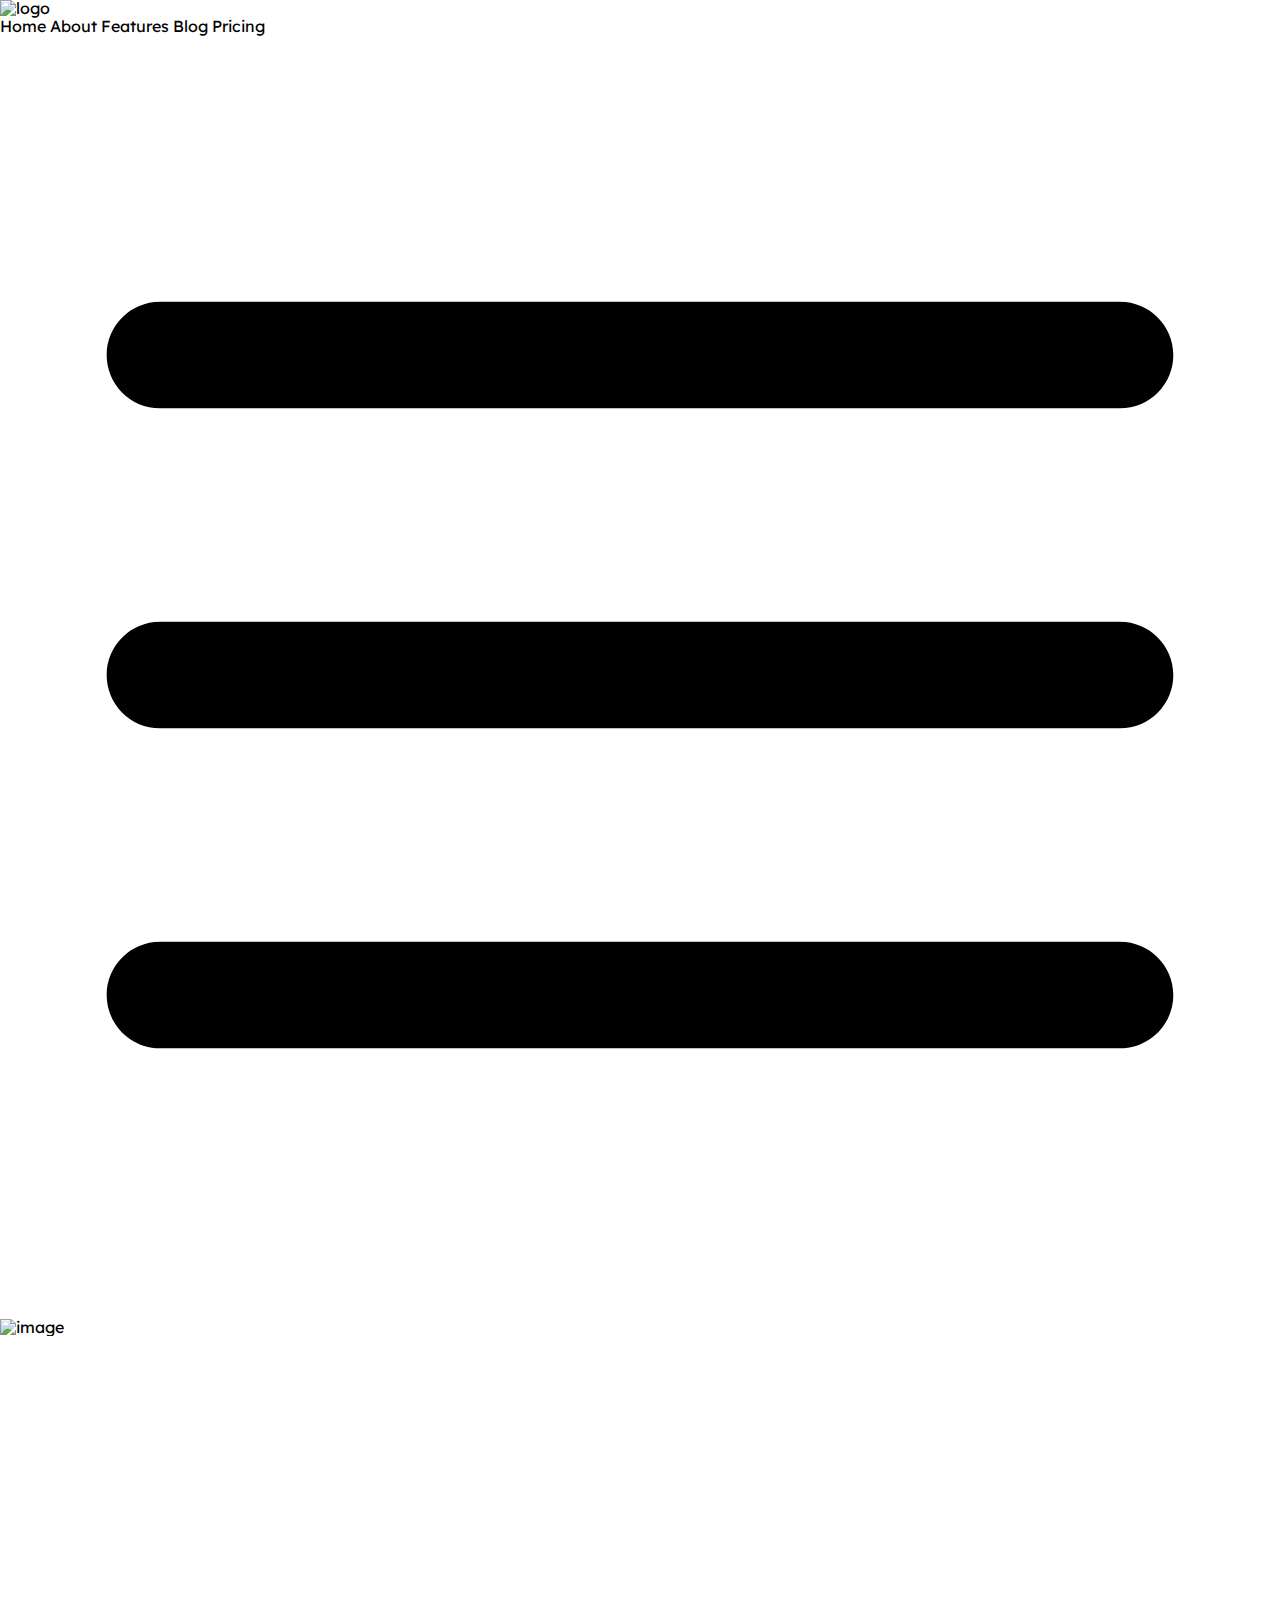
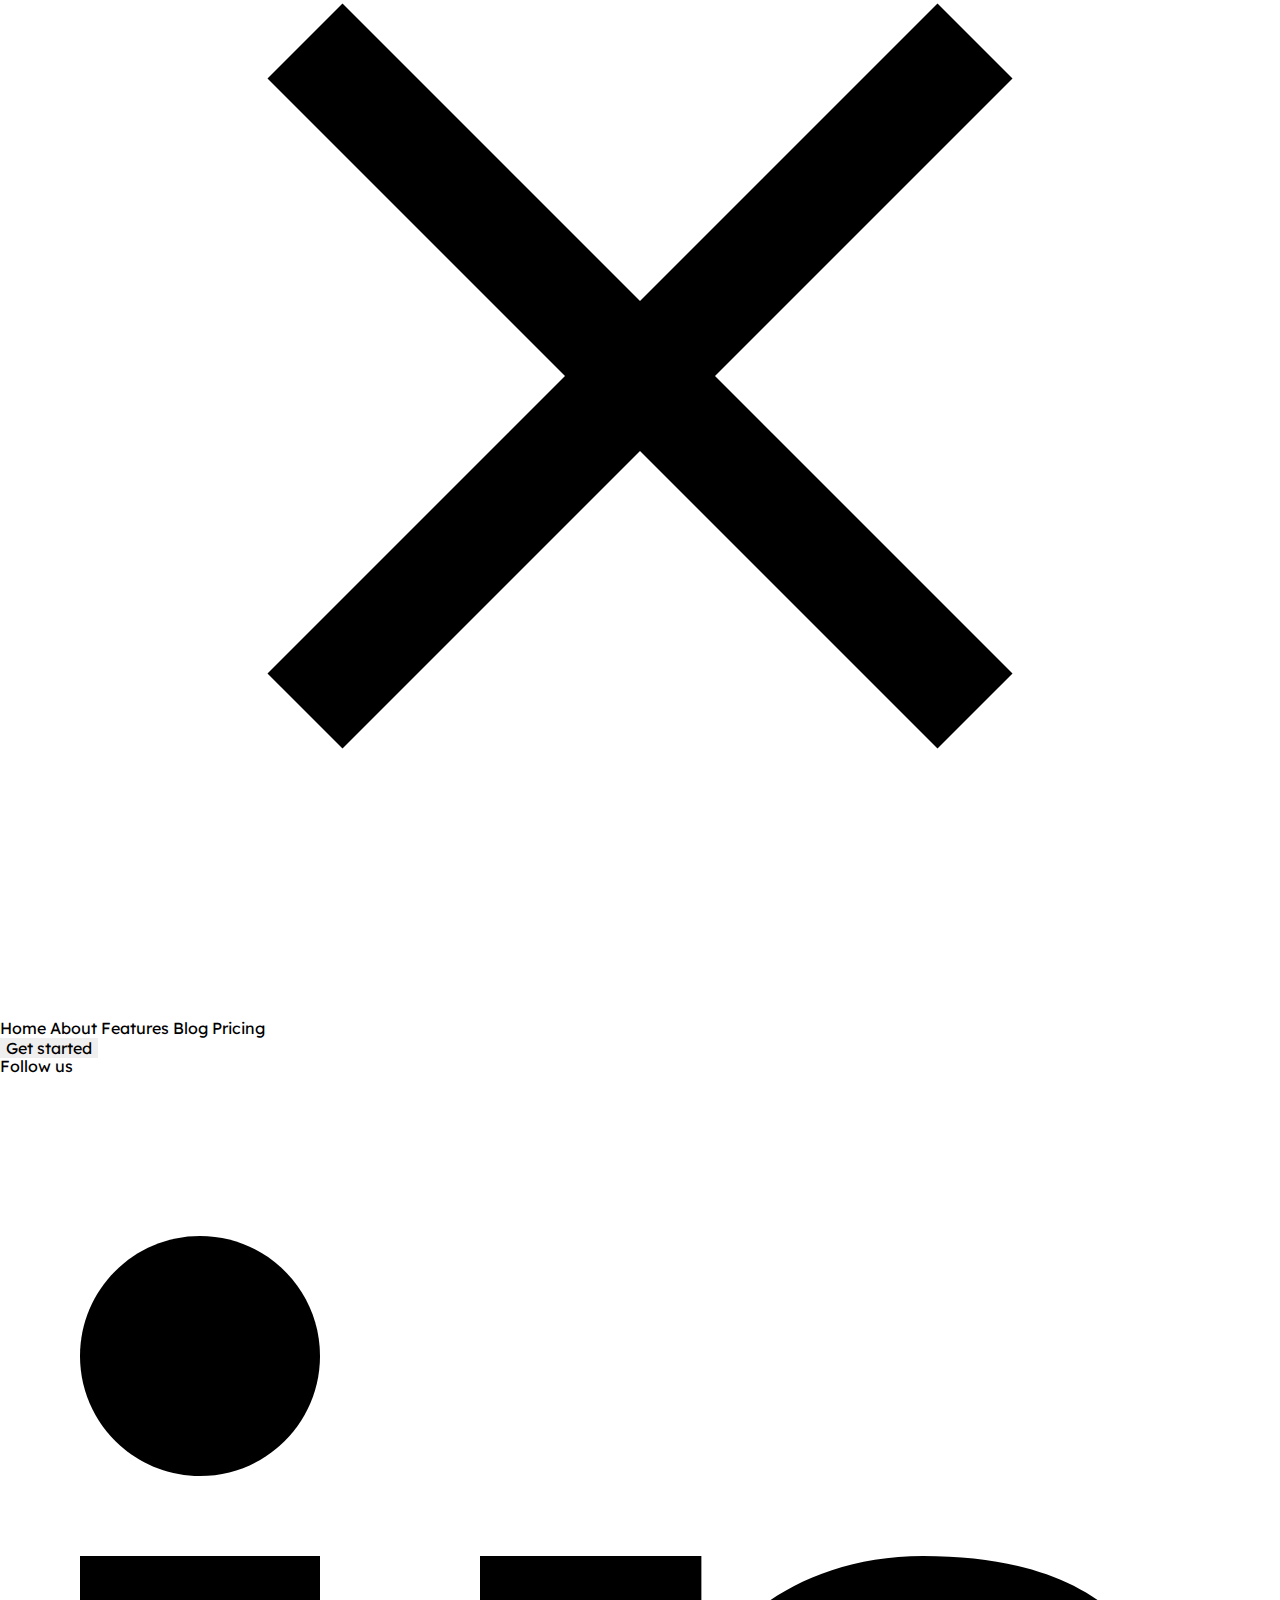
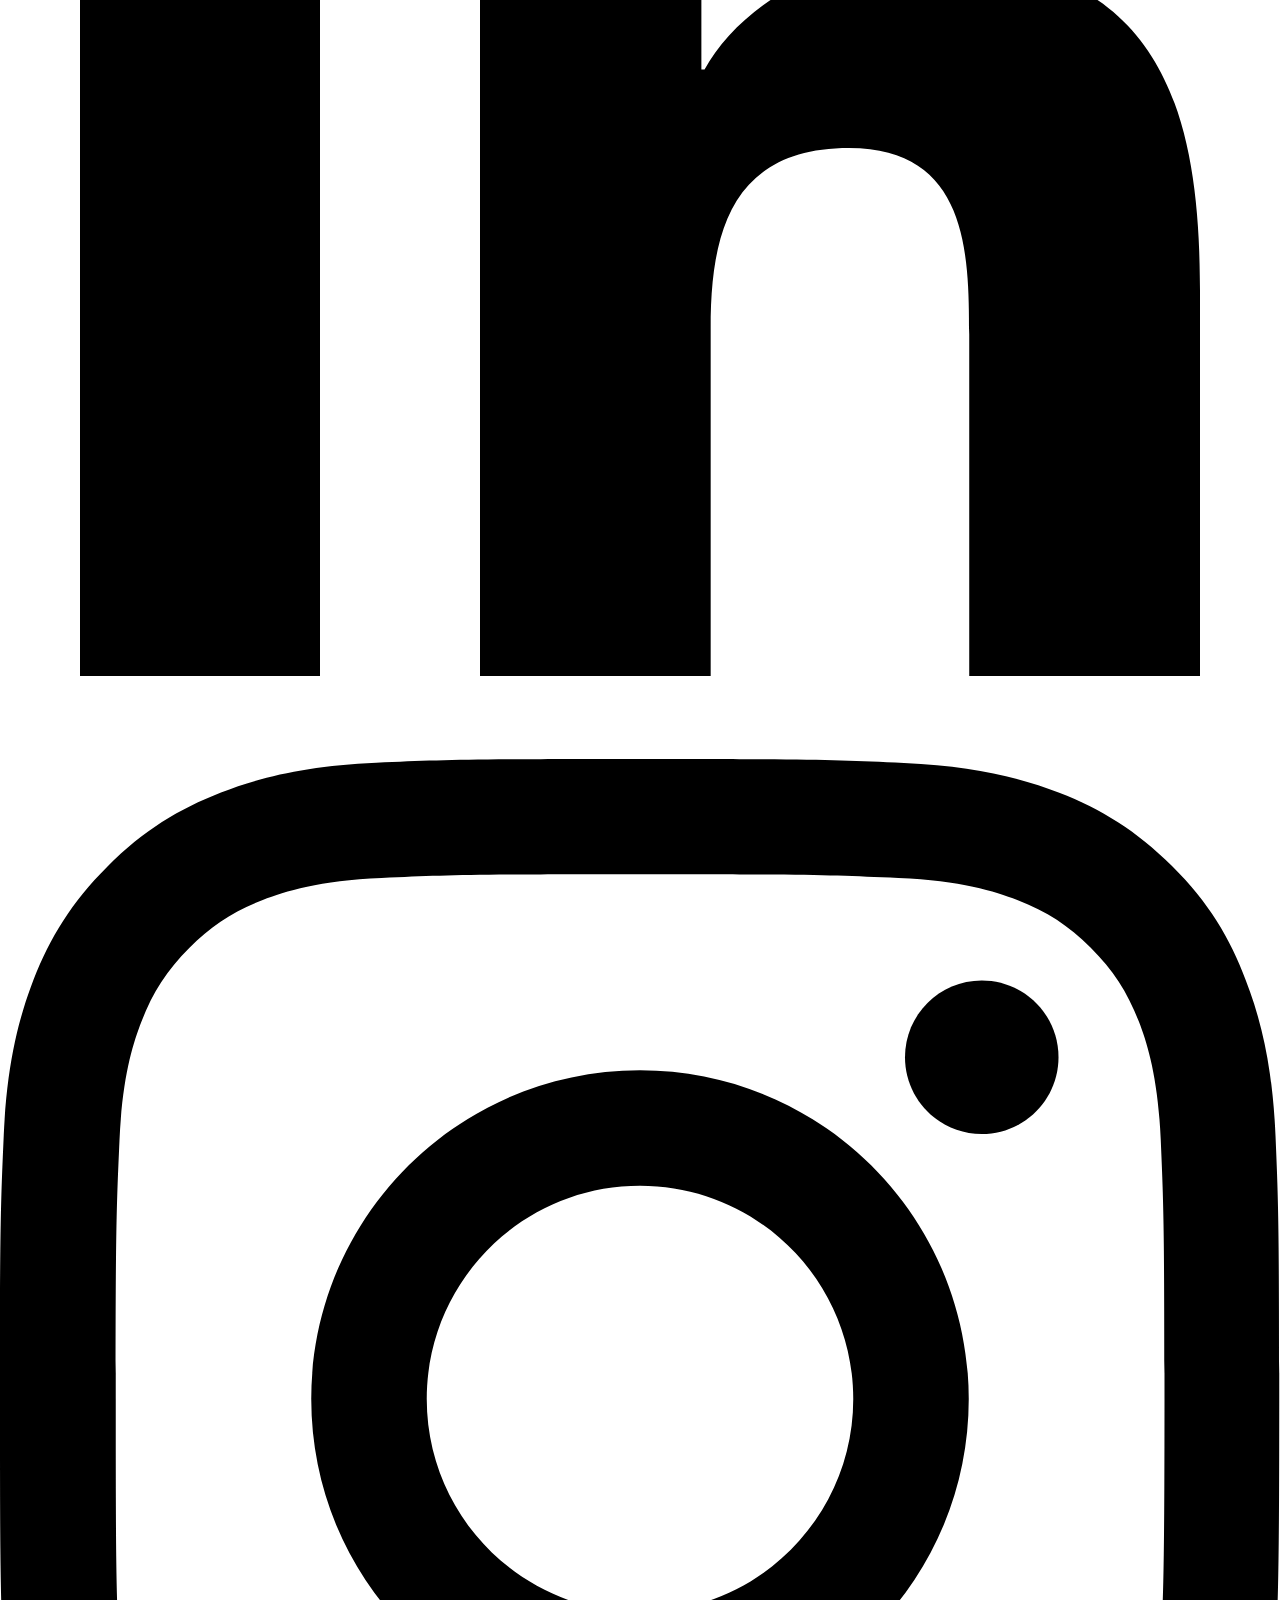
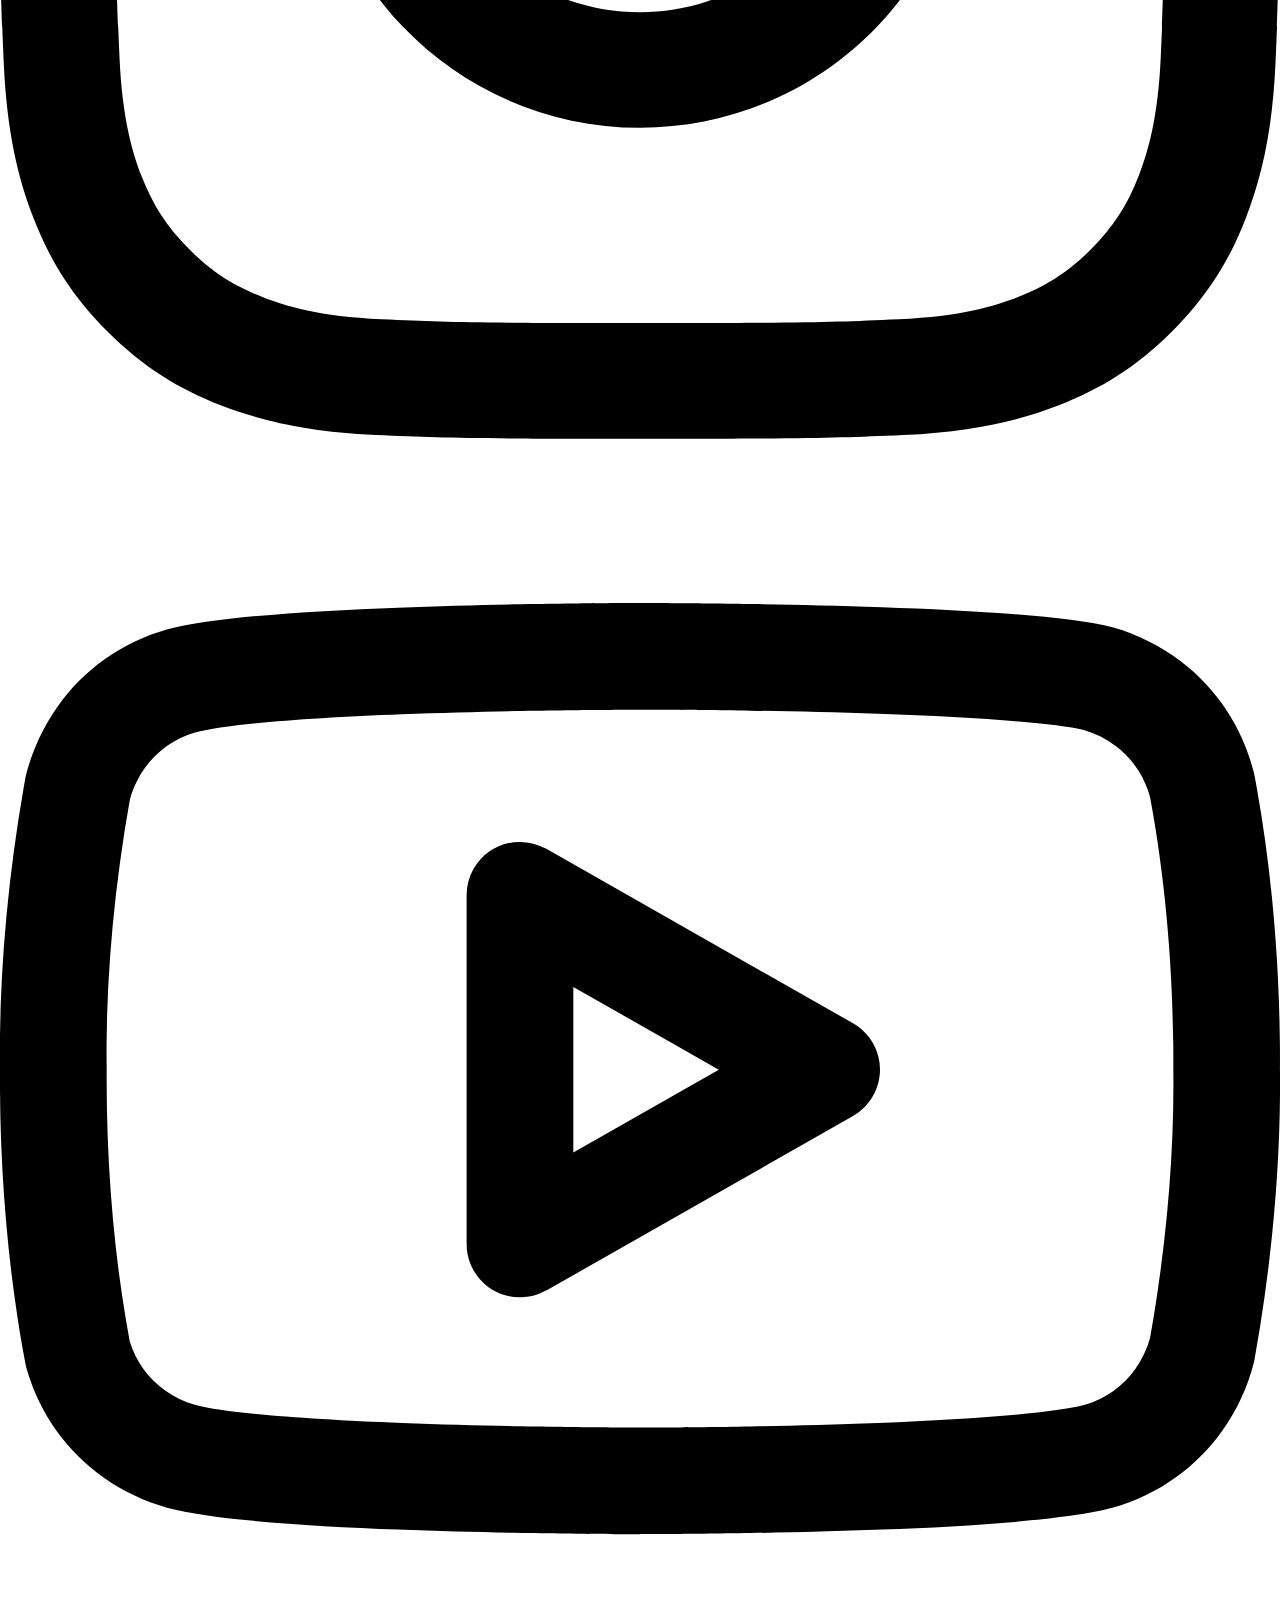
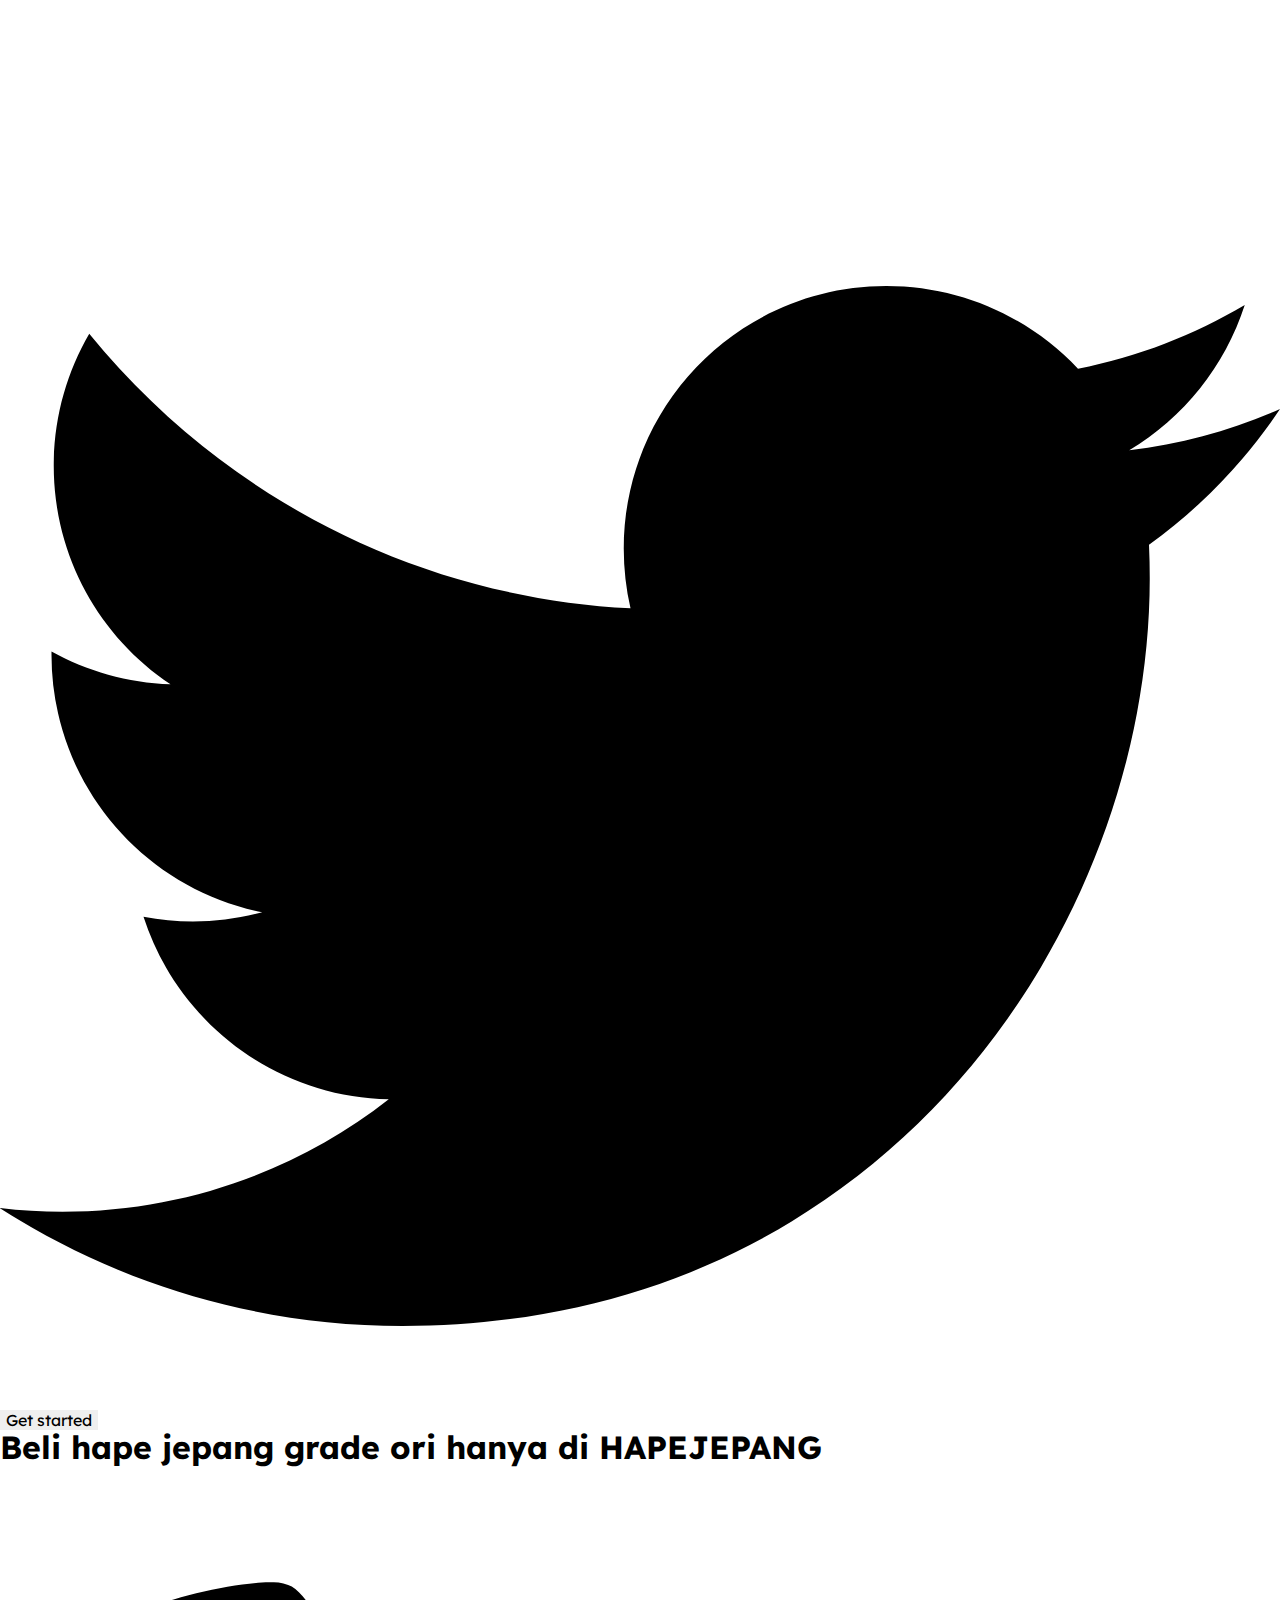
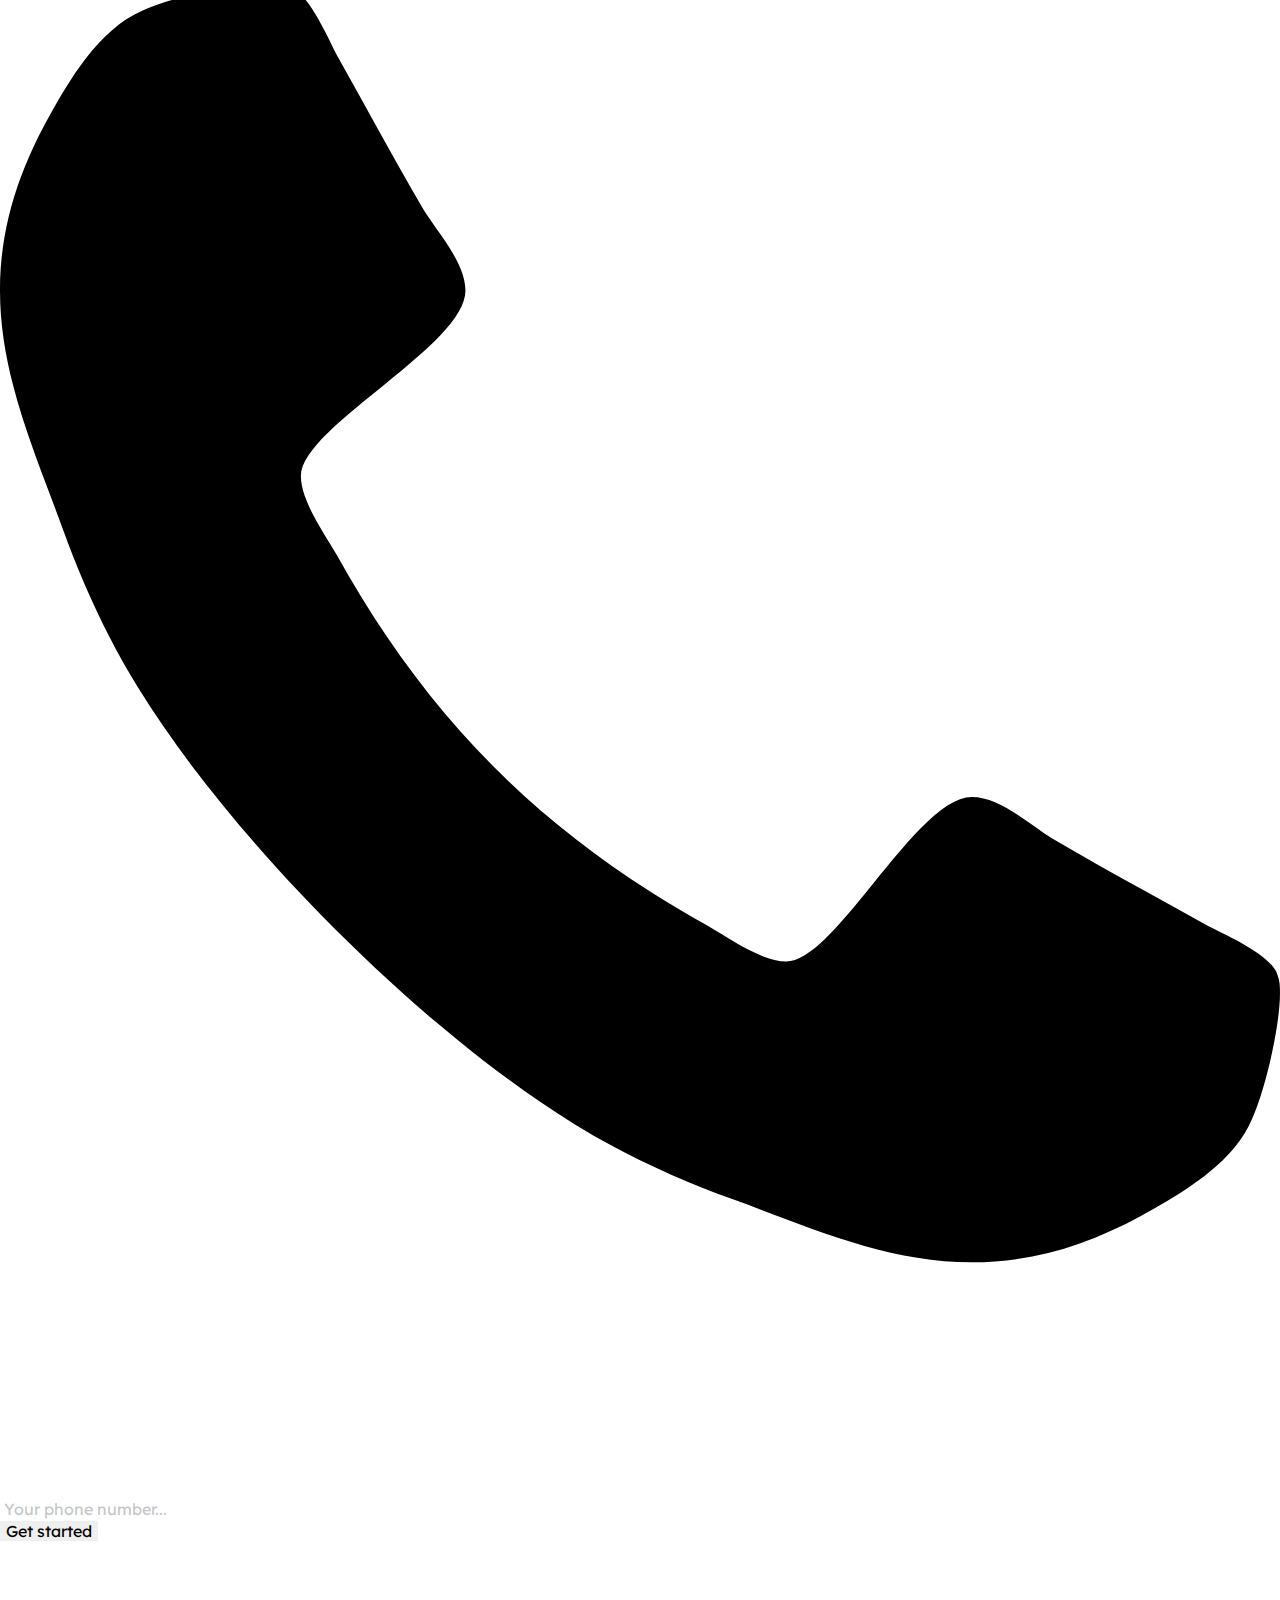
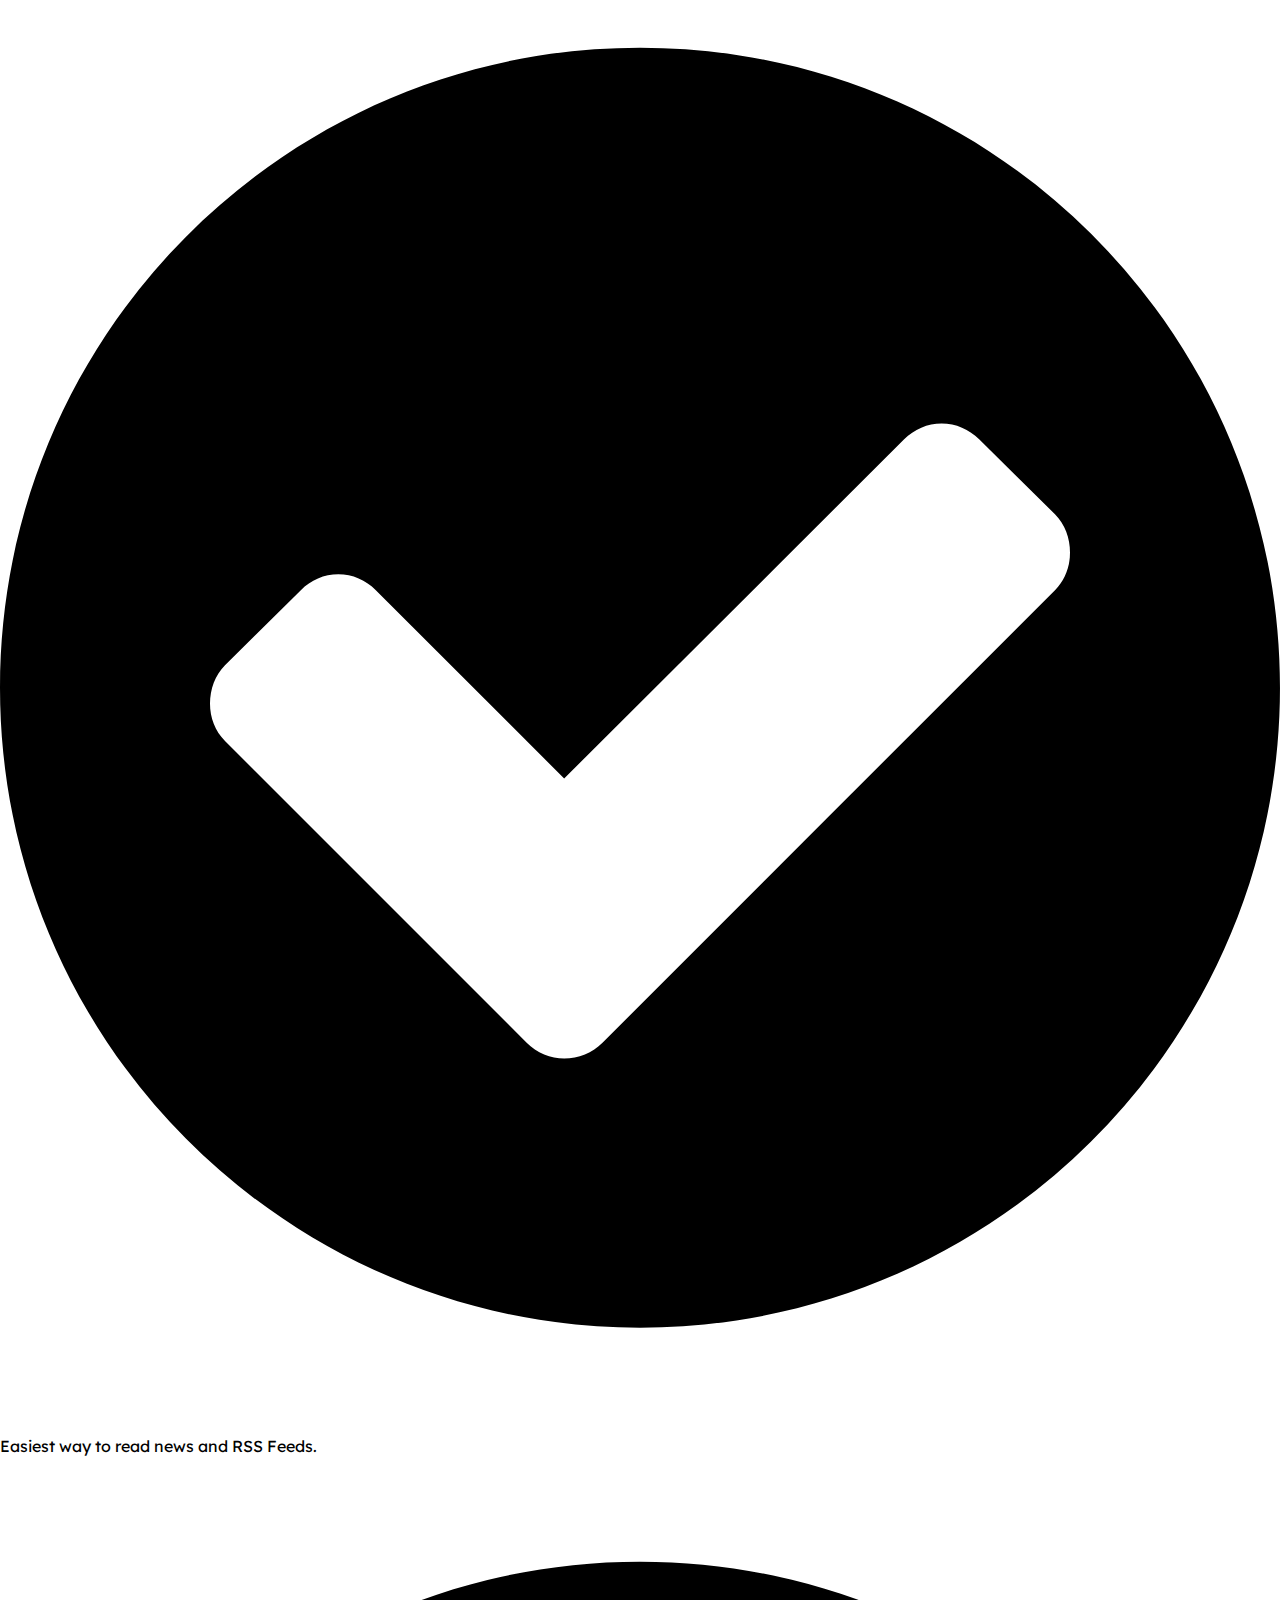
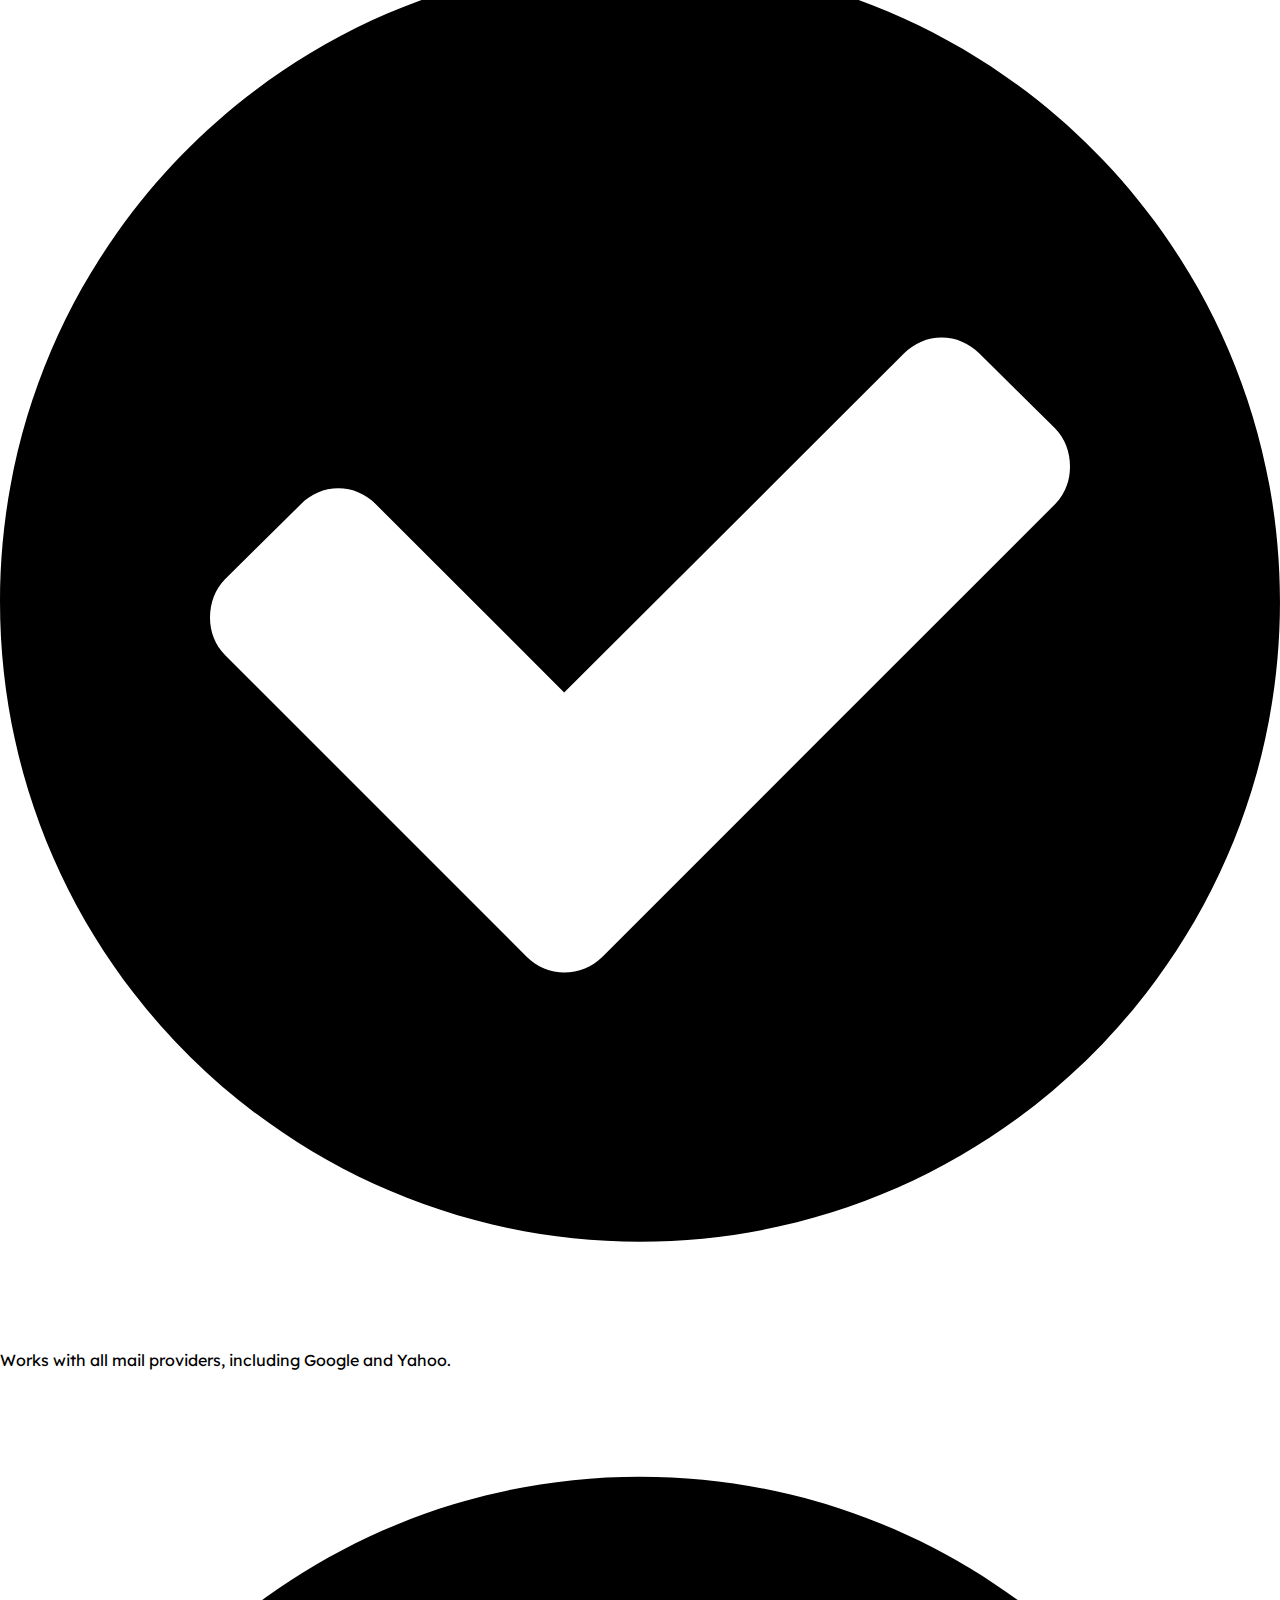
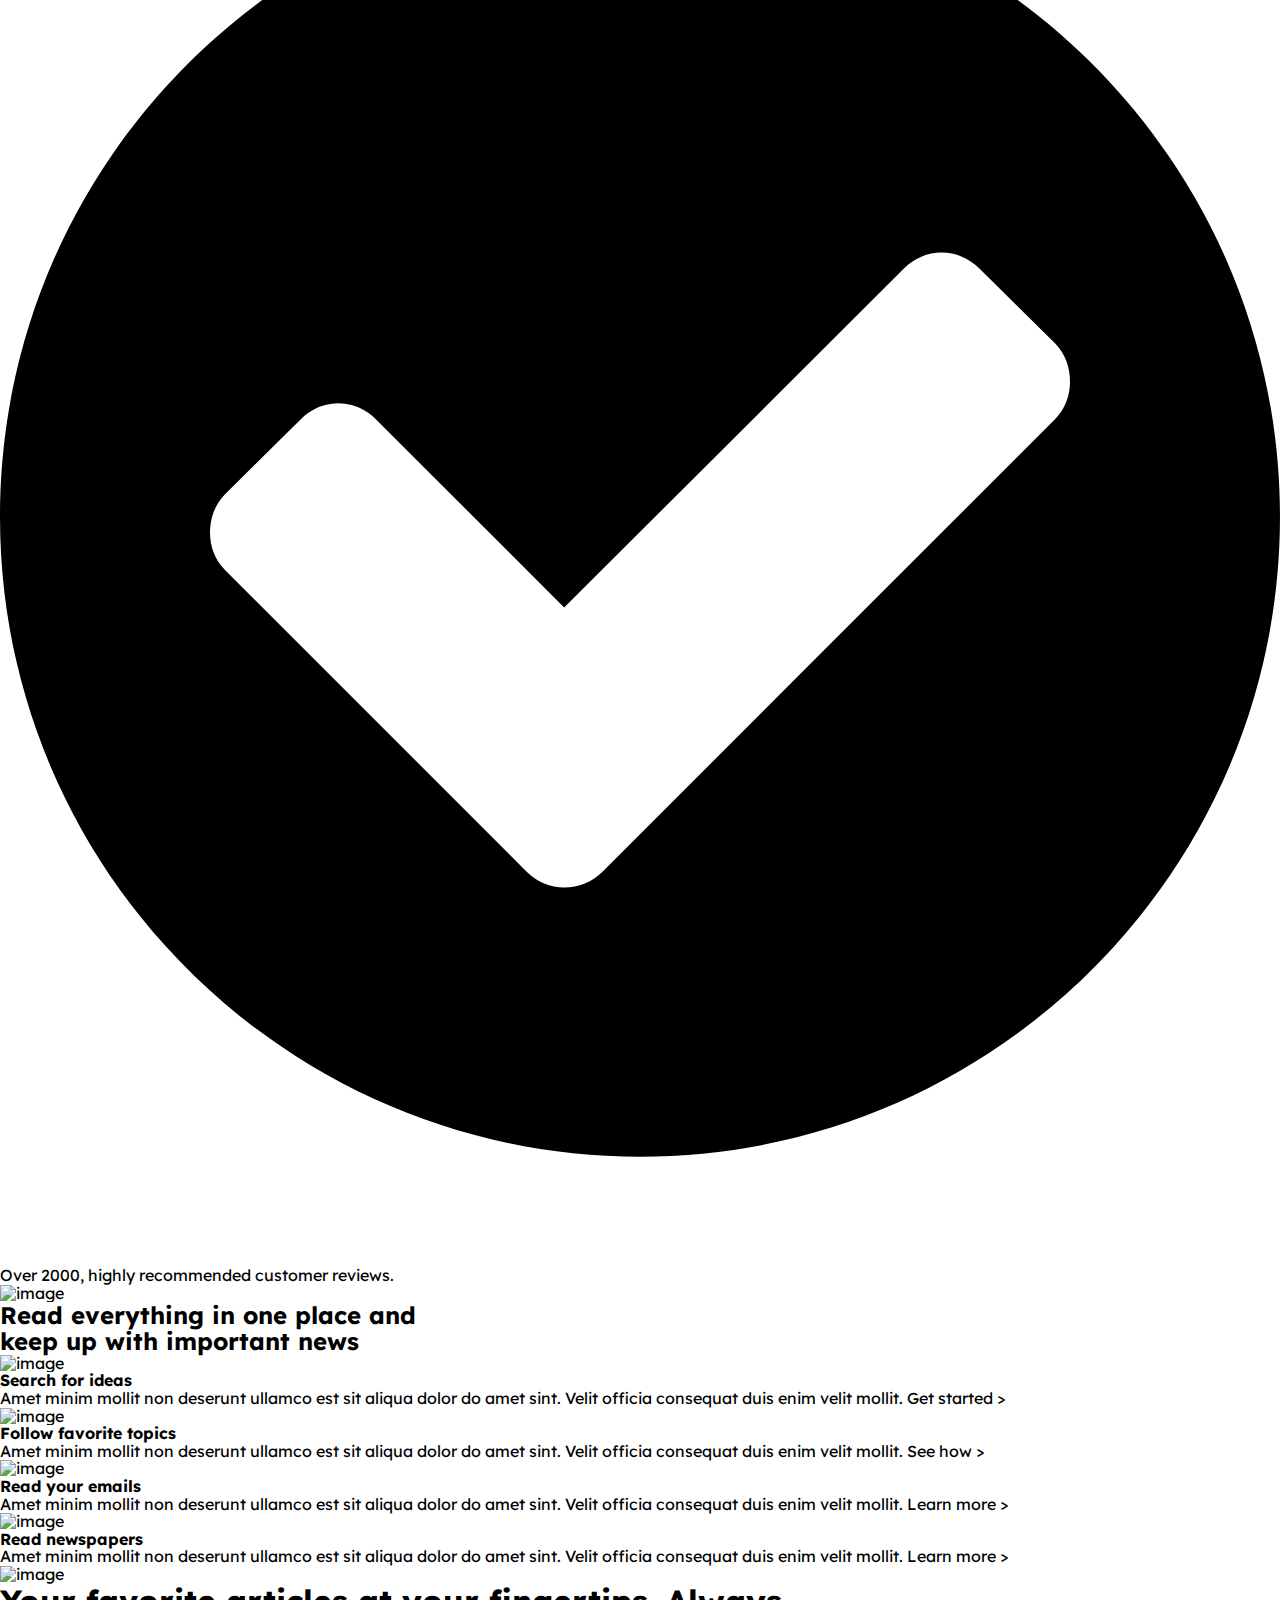
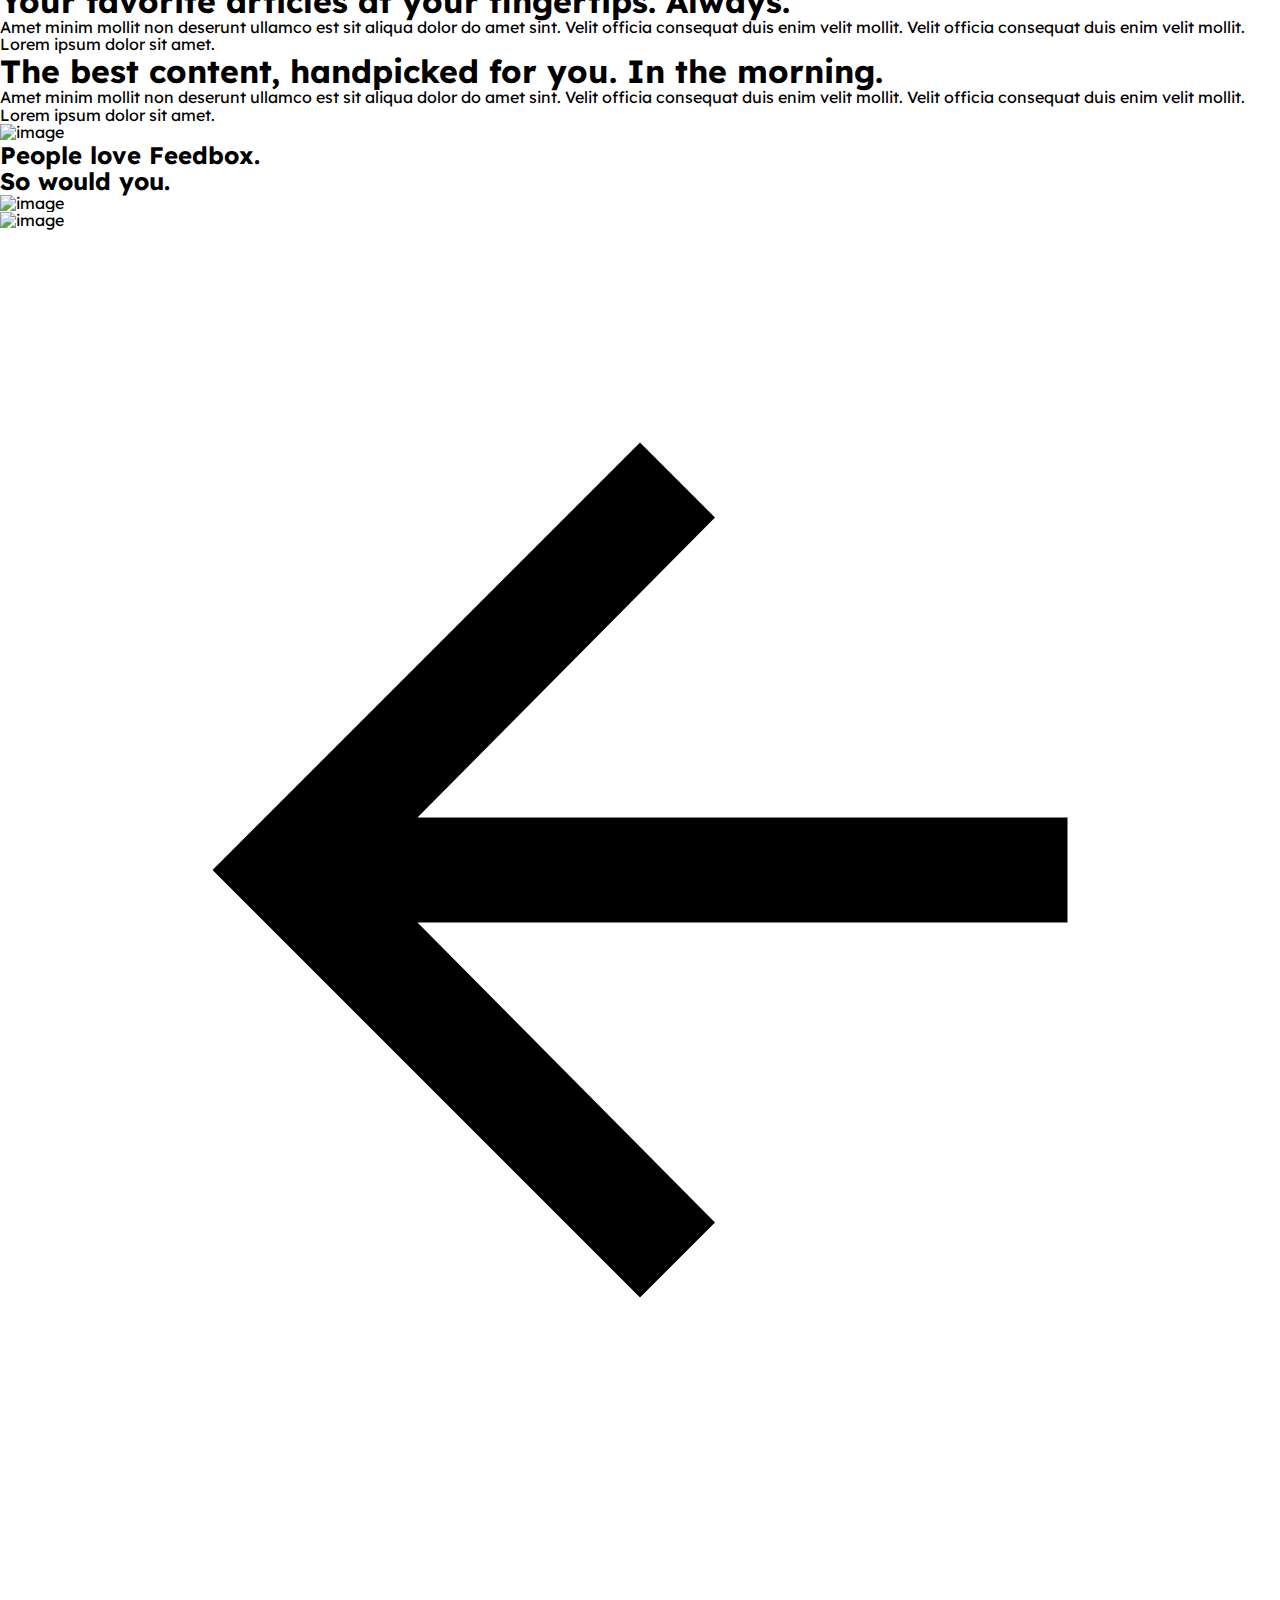
==== index.html @ 80ee70e3 "Update index.html" ====
<!DOCTYPE html>

<html lang="en">
  <head>
    <title>Jualan HP Jepang</title>
    <meta property="og:title" content="Feedbox mobile app" />
    <meta property="twitter:card" content="summary_large_image" />
    <meta charset="utf-8" />
    <meta name="viewport" content="width=device-width, initial-scale=1.0" />

    <meta name="viewport" content="width=device-width, initial-scale=1.0" />
    <meta charset="utf-8" />
    <meta property="twitter:card" content="summary_large_image" />
    <style data-tag="reset-style-sheet">
      html {  line-height: 1.15;}body {  margin: 0;}* {  box-sizing: border-box;  border-width: 0;  border-style: solid;}p,li,ul,pre,div,h1,h2,h3,h4,h5,h6 {  margin: 0;  padding: 0;}button,input,optgroup,select,textarea {  font-family: inherit;  font-size: 100%;  line-height: 1.15;  margin: 0;}button,select {  text-transform: none;}button,[type="button"],[type="reset"],[type="submit"] {  -webkit-appearance: button;}button::-moz-focus-inner,[type="button"]::-moz-focus-inner,[type="reset"]::-moz-focus-inner,[type="submit"]::-moz-focus-inner {  border-style: none;  padding: 0;}button:-moz-focus,[type="button"]:-moz-focus,[type="reset"]:-moz-focus,[type="submit"]:-moz-focus {  outline: 1px dotted ButtonText;}a {  color: inherit;  text-decoration: inherit;}input {  padding: 2px 4px;}img {  display: block;}html { scroll-behavior: smooth  }
    </style>
    <style data-tag="default-style-sheet">
      html {
        font-family: Lexend;
        font-size: 16px;
      }

      body {
        font-weight: 400;
        font-style:normal;
        text-decoration: none;
        text-transform: none;
        letter-spacing: normal;
        line-height: 1.1;
        color: var(--dl-color-grays-dark100);
        background-color: var(--dl-color-grays-white100);

      }
    </style>
    <link
      rel="stylesheet"
      href="https://fonts.googleapis.com/css2?family=Lexend:wght@100;200;300;400;500;600;700;800;900&display=swap"
      data-tag="font"
    />
    <style>
      ::placeholder{
      color: #63667066;
      }
    </style>
    <link rel="stylesheet" href="./style.css" />
  </head>
  <body>
    <div>
      <link href="./home.css" rel="stylesheet" />

      <div class="home-container">
        <div class="navbar-navbar-container">
          <header data-role="Header" class="navigation-container">
            <img
              alt="logo"
              src="public/playground_assets/logo-1500h.png"
              class="navbar-image"
            />
            <div class="navbar-nav">
              <nav
                class="navigation-links-nav navigation-links-root-class-name10"
              >
                <span class="navbar-link"><span>Home</span></span>
                <span class="navigation-links-text1 navbar-link">
                  <span>About</span>
                </span>
                <span class="navigation-links-text2 navbar-link">
                  <span>Features</span>
                </span>
                <span class="navigation-links-text3 navbar-link">
                  <span>Blog</span>
                </span>
                <span class="navigation-links-text4 navbar-link">
                  <span>Pricing</span>
                </span>
              </nav>
            </div>
            <div data-type="BurgerMenu" class="navigation-burger-menu">
              <svg viewBox="0 0 1024 1024" class="navbar-icon">
                <path
                  d="M128 554.667h768c23.552 0 42.667-19.115 42.667-42.667s-19.115-42.667-42.667-42.667h-768c-23.552 0-42.667 19.115-42.667 42.667s19.115 42.667 42.667 42.667zM128 298.667h768c23.552 0 42.667-19.115 42.667-42.667s-19.115-42.667-42.667-42.667h-768c-23.552 0-42.667 19.115-42.667 42.667s19.115 42.667 42.667 42.667zM128 810.667h768c23.552 0 42.667-19.115 42.667-42.667s-19.115-42.667-42.667-42.667h-768c-23.552 0-42.667 19.115-42.667 42.667s19.115 42.667 42.667 42.667z"
                ></path>
              </svg>
            </div>
            <div data-type="MobileMenu" class="navigation-mobile-menu">
              <div class="navbar-nav1">
                <div class="navbar-container">
                  <img
                    alt="image"
                    src="public/playground_assets/logo-1500h.png"
                    class="navbar-image1"
                  />
                  <div data-type="CloseMobileMenu" class="navbar-menu-close">
                    <svg viewBox="0 0 1024 1024" class="navbar-icon02">
                      <path
                        d="M810 274l-238 238 238 238-60 60-238-238-238 238-60-60 238-238-238-238 60-60 238 238 238-238z"
                      ></path>
                    </svg>
                  </div>
                </div>
                <nav
                  class="navigation-links-nav navigation-links-root-class-name11"
                >
                  <span class="navbar-link"><span>Home</span></span>
                  <span class="navigation-links-text1 navbar-link">
                    <span>About</span>
                  </span>
                  <span class="navigation-links-text2 navbar-link">
                    <span>Features</span>
                  </span>
                  <span class="navigation-links-text3 navbar-link">
                    <span>Blog</span>
                  </span>
                  <span class="navigation-links-text4 navbar-link">
                    <span>Pricing</span>
                  </span>
                </nav>
                <button class="navbar-primary-btn button-primary button">
                  <span>Get started</span>
                </button>
              </div>
              <div class="navbar-social-media">
                <span class="navbar-text"><span>Follow us</span></span>
                <div class="navbar-container1">
                  <svg viewBox="0 0 1024 1024" class="navbar-icon04">
                    <path
                      d="M384 384h177.106v90.782h2.532c24.64-44.194 84.958-90.782 174.842-90.782 186.946 0 221.52 116.376 221.52 267.734v308.266h-184.61v-273.278c0-65.184-1.334-149.026-96.028-149.026-96.148 0-110.82 70.986-110.82 144.292v278.012h-184.542v-576z"
                    ></path>
                    <path d="M64 384h192v576h-192v-576z"></path>
                    <path
                      d="M256 224c0 53.019-42.981 96-96 96s-96-42.981-96-96c0-53.019 42.981-96 96-96s96 42.981 96 96z"
                    ></path></svg
                  ><svg viewBox="0 0 1024 1024" class="navbar-icon08">
                    <path
                      d="M512 92.2c136.8 0 153 0.6 206.8 3 50 2.2 77 10.6 95 17.6 23.8 9.2 41 20.4 58.8 38.2 18 18 29 35 38.4 58.8 7 18 15.4 45.2 17.6 95 2.4 54 3 70.2 3 206.8s-0.6 153-3 206.8c-2.2 50-10.6 77-17.6 95-9.2 23.8-20.4 41-38.2 58.8-18 18-35 29-58.8 38.4-18 7-45.2 15.4-95 17.6-54 2.4-70.2 3-206.8 3s-153-0.6-206.8-3c-50-2.2-77-10.6-95-17.6-23.8-9.2-41-20.4-58.8-38.2-18-18-29-35-38.4-58.8-7-18-15.4-45.2-17.6-95-2.4-54-3-70.2-3-206.8s0.6-153 3-206.8c2.2-50 10.6-77 17.6-95 9.2-23.8 20.4-41 38.2-58.8 18-18 35-29 58.8-38.4 18-7 45.2-15.4 95-17.6 53.8-2.4 70-3 206.8-3zM512 0c-139 0-156.4 0.6-211 3-54.4 2.4-91.8 11.2-124.2 23.8-33.8 13.2-62.4 30.6-90.8 59.2-28.6 28.4-46 57-59.2 90.6-12.6 32.6-21.4 69.8-23.8 124.2-2.4 54.8-3 72.2-3 211.2s0.6 156.4 3 211c2.4 54.4 11.2 91.8 23.8 124.2 13.2 33.8 30.6 62.4 59.2 90.8 28.4 28.4 57 46 90.6 59 32.6 12.6 69.8 21.4 124.2 23.8 54.6 2.4 72 3 211 3s156.4-0.6 211-3c54.4-2.4 91.8-11.2 124.2-23.8 33.6-13 62.2-30.6 90.6-59s46-57 59-90.6c12.6-32.6 21.4-69.8 23.8-124.2 2.4-54.6 3-72 3-211s-0.6-156.4-3-211c-2.4-54.4-11.2-91.8-23.8-124.2-12.6-34-30-62.6-58.6-91-28.4-28.4-57-46-90.6-59-32.6-12.6-69.8-21.4-124.2-23.8-54.8-2.6-72.2-3.2-211.2-3.2v0z"
                    ></path>
                    <path
                      d="M512 249c-145.2 0-263 117.8-263 263s117.8 263 263 263 263-117.8 263-263c0-145.2-117.8-263-263-263zM512 682.6c-94.2 0-170.6-76.4-170.6-170.6s76.4-170.6 170.6-170.6c94.2 0 170.6 76.4 170.6 170.6s-76.4 170.6-170.6 170.6z"
                    ></path>
                    <path
                      d="M846.8 238.6c0 33.91-27.49 61.4-61.4 61.4s-61.4-27.49-61.4-61.4c0-33.91 27.49-61.4 61.4-61.4s61.4 27.49 61.4 61.4z"
                    ></path></svg
                  ><svg viewBox="0 0 1024 1024" class="navbar-icon12">
                    <path
                      d="M920.021 283.179c12.245 65.237 19.115 140.587 18.645 218.667 0.811 65.195-5.248 139.392-18.645 214.229-2.432 8.875-6.4 17.195-11.605 24.533-9.685 13.696-23.808 24.107-40.491 28.8-25.771 6.869-91.989 11.733-165.419 14.549-95.147 3.669-190.507 3.669-190.507 3.669s-95.36 0-190.507-3.627c-73.429-2.816-139.648-7.637-164.949-14.421-8.747-2.432-16.896-6.315-24.149-11.435-13.269-9.387-23.509-22.869-28.587-39.381-12.16-65.109-18.944-140.203-18.475-218.027-0.896-65.707 5.163-140.459 18.645-215.893 2.432-8.875 6.4-17.195 11.605-24.533 9.685-13.696 23.808-24.107 40.491-28.8 25.771-6.869 91.989-11.733 165.419-14.549 95.147-3.627 190.507-3.627 190.507-3.627s95.36 0 190.549 3.328c73.344 2.56 140.032 6.955 164.523 12.928 9.344 2.688 17.963 7.040 25.515 12.757 13.099 9.899 22.955 23.936 27.435 40.875zM1003.093 263.552c-9.259-36.949-30.635-67.84-59.008-89.301-15.915-12.032-33.963-21.077-53.291-26.667-38.315-9.387-115.029-13.781-185.259-16.213-96.725-3.371-193.536-3.371-193.536-3.371s-96.939 0-193.749 3.712c-70.059 2.688-147.2 7.467-184.192 17.365-37.291 10.539-67.456 32.853-88.064 61.867-11.52 16.256-20.011 34.603-25.045 54.101-0.256 1.024-0.469 2.091-0.64 3.029-14.635 80.981-21.291 161.835-20.309 233.856-0.512 82.091 6.869 163.456 20.352 234.752 0.256 1.323 0.555 2.645 0.896 3.755 10.453 36.693 32.853 66.859 61.909 87.381 15.232 10.752 32.299 18.859 50.389 23.936 37.504 10.027 114.603 14.805 184.661 17.493 96.853 3.712 193.792 3.712 193.792 3.712s96.939 0 193.749-3.712c70.059-2.688 147.157-7.467 184.192-17.365 37.248-10.539 67.456-32.853 88.021-61.867 11.52-16.256 20.053-34.603 25.045-54.059 0.256-1.067 0.512-2.133 0.64-3.029 14.507-80.384 21.163-160.64 20.309-232.107 0.512-82.133-6.869-163.541-20.352-234.837-0.171-0.853-0.341-1.707-0.512-2.432zM458.667 567.509v-132.352l116.352 66.176zM437.077 677.931l245.333-139.52c20.48-11.648 27.648-37.717 16-58.197-3.968-6.997-9.643-12.459-16-16l-245.333-139.52c-20.48-11.648-46.549-4.48-58.197 16-3.84 6.741-5.632 14.080-5.589 21.077v279.040c0 23.552 19.115 42.667 42.667 42.667 7.765 0 15.019-2.091 21.077-5.589z"
                    ></path></svg
                  ><svg viewBox="0 0 1024 1024" class="navbar-icon14">
                    <path
                      d="M1024 226.4c-37.6 16.8-78.2 28-120.6 33 43.4-26 76.6-67.2 92.4-116.2-40.6 24-85.6 41.6-133.4 51-38.4-40.8-93-66.2-153.4-66.2-116 0-210 94-210 210 0 16.4 1.8 32.4 5.4 47.8-174.6-8.8-329.4-92.4-433-219.6-18 31-28.4 67.2-28.4 105.6 0 72.8 37 137.2 93.4 174.8-34.4-1-66.8-10.6-95.2-26.2 0 0.8 0 1.8 0 2.6 0 101.8 72.4 186.8 168.6 206-17.6 4.8-36.2 7.4-55.4 7.4-13.6 0-26.6-1.4-39.6-3.8 26.8 83.4 104.4 144.2 196.2 146-72 56.4-162.4 90-261 90-17 0-33.6-1-50.2-3 93.2 59.8 203.6 94.4 322.2 94.4 386.4 0 597.8-320.2 597.8-597.8 0-9.2-0.2-18.2-0.6-27.2 41-29.4 76.6-66.4 104.8-108.6z"
                    ></path>
                  </svg>
                </div>
              </div>
            </div>
            <button class="button-primary button navbar-primary-btn1">
              <span>Get started</span>
            </button>
          </header>
        </div>
        <main class="home-main">
          <div class="section-container">
            <div class="home-max-width max-content-container">
              <div class="home-content-container">
                <h1 class="home-text heading1">
                  <span>
                    Beli hape jepang grade ori hanya di
                  </span>
                  <span class="home-text02">HAPEJEPANG</span>
                </h1>
                <div class="home-input-container">
                  <div class="home-container1 input">
                    <svg viewBox="0 0 804.5714285714286 1024" class="home-icon">
                      <path
                        d="M804.571 708.571c0 20.571-9.143 60.571-17.714 79.429-12 28-44 46.286-69.714 60.571-33.714 18.286-68 29.143-106.286 29.143-53.143 0-101.143-21.714-149.714-39.429-34.857-12.571-68.571-28-100-47.429-97.143-60-214.286-177.143-274.286-274.286-19.429-31.429-34.857-65.143-47.429-100-17.714-48.571-39.429-96.571-39.429-149.714 0-38.286 10.857-72.571 29.143-106.286 14.286-25.714 32.571-57.714 60.571-69.714 18.857-8.571 58.857-17.714 79.429-17.714 4 0 8 0 12 1.714 12 4 24.571 32 30.286 43.429 18.286 32.571 36 65.714 54.857 97.714 9.143 14.857 26.286 33.143 26.286 50.857 0 34.857-103.429 85.714-103.429 116.571 0 15.429 14.286 35.429 22.286 49.143 57.714 104 129.714 176 233.714 233.714 13.714 8 33.714 22.286 49.143 22.286 30.857 0 81.714-103.429 116.571-103.429 17.714 0 36 17.143 50.857 26.286 32 18.857 65.143 36.571 97.714 54.857 11.429 5.714 39.429 18.286 43.429 30.286 1.714 4 1.714 8 1.714 12z"
                      ></path>
                    </svg>
                    <input
                      type="text"
                      placeholder="Your phone number..."
                      class="home-textinput input"
                    />
                  </div>
                  <button class="home-button button-primary button">
                    Get started
                  </button>
                </div>
                <div class="home-features-container">
                  <div class="home-feature">
                    <svg
                      viewBox="0 0 877.7142857142857 1024"
                      class="home-icon02"
                    >
                      <path
                        d="M733.714 419.429c0-9.714-3.429-19.429-10.286-26.286l-52-51.429c-6.857-6.857-16-10.857-25.714-10.857s-18.857 4-25.714 10.857l-233.143 232.571-129.143-129.143c-6.857-6.857-16-10.857-25.714-10.857s-18.857 4-25.714 10.857l-52 51.429c-6.857 6.857-10.286 16.571-10.286 26.286s3.429 18.857 10.286 25.714l206.857 206.857c6.857 6.857 16.571 10.857 25.714 10.857 9.714 0 19.429-4 26.286-10.857l310.286-310.286c6.857-6.857 10.286-16 10.286-25.714zM877.714 512c0 242.286-196.571 438.857-438.857 438.857s-438.857-196.571-438.857-438.857 196.571-438.857 438.857-438.857 438.857 196.571 438.857 438.857z"
                      ></path>
                    </svg>
                    <span class="home-text03">
                      Easiest way to read news and RSS Feeds.
                    </span>
                  </div>
                  <div class="home-feature1">
                    <svg
                      viewBox="0 0 877.7142857142857 1024"
                      class="home-icon04"
                    >
                      <path
                        d="M733.714 419.429c0-9.714-3.429-19.429-10.286-26.286l-52-51.429c-6.857-6.857-16-10.857-25.714-10.857s-18.857 4-25.714 10.857l-233.143 232.571-129.143-129.143c-6.857-6.857-16-10.857-25.714-10.857s-18.857 4-25.714 10.857l-52 51.429c-6.857 6.857-10.286 16.571-10.286 26.286s3.429 18.857 10.286 25.714l206.857 206.857c6.857 6.857 16.571 10.857 25.714 10.857 9.714 0 19.429-4 26.286-10.857l310.286-310.286c6.857-6.857 10.286-16 10.286-25.714zM877.714 512c0 242.286-196.571 438.857-438.857 438.857s-438.857-196.571-438.857-438.857 196.571-438.857 438.857-438.857 438.857 196.571 438.857 438.857z"
                      ></path>
                    </svg>
                    <span class="home-text04">
                      Works with all mail providers, including Google and Yahoo.
                    </span>
                  </div>
                  <div class="home-feature2">
                    <svg
                      viewBox="0 0 877.7142857142857 1024"
                      class="home-icon06"
                    >
                      <path
                        d="M733.714 419.429c0-9.714-3.429-19.429-10.286-26.286l-52-51.429c-6.857-6.857-16-10.857-25.714-10.857s-18.857 4-25.714 10.857l-233.143 232.571-129.143-129.143c-6.857-6.857-16-10.857-25.714-10.857s-18.857 4-25.714 10.857l-52 51.429c-6.857 6.857-10.286 16.571-10.286 26.286s3.429 18.857 10.286 25.714l206.857 206.857c6.857 6.857 16.571 10.857 25.714 10.857 9.714 0 19.429-4 26.286-10.857l310.286-310.286c6.857-6.857 10.286-16 10.286-25.714zM877.714 512c0 242.286-196.571 438.857-438.857 438.857s-438.857-196.571-438.857-438.857 196.571-438.857 438.857-438.857 438.857 196.571 438.857 438.857z"
                      ></path>
                    </svg>
                    <span class="home-text05">
                      Over 2000, highly recommended customer reviews.
                    </span>
                  </div>
                </div>
              </div>
              <div class="home-image-container">
                <img
                  alt="image"
                  src="public/playground_assets/hero%20image-1200w.png"
                  class="home-image"
                />
              </div>
            </div>
          </div>
          <div class="home-section-one section-container">
            <div class="home-max-width1 max-content-container">
              <h2 class="home-text06 heading2">
                <span>Read</span>
                <span class="home-text08">everything in one place</span>
                <span>and</span>
                <br />
                <span>keep up with important news</span>
              </h2>
              <div class="home-cards-container">
                <div class="feature-card-card">
                  <img
                    alt="image"
                    src="public/playground_assets/stars-200h.png"
                    class="feature-card-image"
                  />
                  <h4 class="feature-card-text heading4">
                    <span>Search for ideas</span>
                  </h4>
                  <span class="feature-card-text1 content-Light">
                    <span>
                      Amet minim mollit non deserunt ullamco est sit aliqua
                      dolor do amet sint. Velit officia consequat duis enim
                      velit mollit.
                    </span>
                  </span>
                  <span class="feature-card-text2">
                    <span>Get started ></span>
                  </span>
                </div>
                <div class="feature-card-card">
                  <img
                    alt="image"
                    src="public/playground_assets/hearth-200h.png"
                    class="feature-card-image"
                  />
                  <h4 class="feature-card-text heading4">
                    <span>Follow favorite topics</span>
                  </h4>
                  <span class="feature-card-text1 content-Light">
                    <span>
                      Amet minim mollit non deserunt ullamco est sit aliqua
                      dolor do amet sint. Velit officia consequat duis enim
                      velit mollit.
                    </span>
                  </span>
                  <span class="feature-card-text2"><span>See how ></span></span>
                </div>
                <div class="feature-card-card">
                  <img
                    alt="image"
                    src="public/playground_assets/mail-200h.png"
                    class="feature-card-image"
                  />
                  <h4 class="feature-card-text heading4">
                    <span>Read your emails</span>
                  </h4>
                  <span class="feature-card-text1 content-Light">
                    <span>
                      Amet minim mollit non deserunt ullamco est sit aliqua
                      dolor do amet sint. Velit officia consequat duis enim
                      velit mollit.
                    </span>
                  </span>
                  <span class="feature-card-text2">
                    <span>Learn more ></span>
                  </span>
                </div>
                <div class="feature-card-card">
                  <img
                    alt="image"
                    src="public/playground_assets/paper-200h.png"
                    class="feature-card-image"
                  />
                  <h4 class="feature-card-text heading4">
                    <span>Read newspapers</span>
                  </h4>
                  <span class="feature-card-text1 content-Light">
                    <span>
                      Amet minim mollit non deserunt ullamco est sit aliqua
                      dolor do amet sint. Velit officia consequat duis enim
                      velit mollit.
                    </span>
                  </span>
                  <span class="feature-card-text2">
                    <span>Learn more ></span>
                  </span>
                </div>
              </div>
            </div>
          </div>
          <div class="section-container">
            <div class="home-max-width2 max-content-container">
              <div class="home-image-container1">
                <img
                  alt="image"
                  src="public/playground_assets/section-image1-1200w.png"
                  class="home-image1"
                />
              </div>
              <div class="home-content-container1">
                <h1 class="home-text12 heading2">
                  <span>Your favorite articles at your fingertips.</span>
                  <span class="home-text14">Always.</span>
                </h1>
                <span class="home-text15 content-Light">
                  <span>
                    Amet minim mollit non deserunt ullamco est sit aliqua dolor
                    do amet sint. Velit officia consequat duis enim velit
                    mollit. Velit officia consequat duis enim velit mollit.
                  </span>
                  <br />
                  <span>Lorem ipsum dolor sit amet.</span>
                </span>
              </div>
            </div>
          </div>
          <div class="section-container">
            <div class="home-max-width3 max-content-container">
              <div class="home-content-container2">
                <h1 class="home-text18 heading2">
                  <span>The best content, handpicked for you.</span>
                  <span class="home-text20">In the morning.</span>
                </h1>
                <span class="home-text21 content-Light">
                  <span>
                    Amet minim mollit non deserunt ullamco est sit aliqua dolor
                    do amet sint. Velit officia consequat duis enim velit
                    mollit. Velit officia consequat duis enim velit mollit.
                  </span>
                  <br />
                  <span>Lorem ipsum dolor sit amet.</span>
                </span>
              </div>
              <div class="home-image-container2">
                <img
                  alt="image"
                  src="public/playground_assets/section-image2-1200w.png"
                  class="home-image2"
                />
              </div>
            </div>
          </div>
          <div class="home-section-four section-container">
            <div class="home-max-width4 max-content-container">
              <h2 class="home-text24 heading2">
                <span>People love Feedbox.</span>
                <br />
                <span class="home-text26">So would you.</span>
                <span class="home-text27"></span>
              </h2>
            </div>
            <div data-type="slider" class="home-slider">
              <div data-type="slide" class="slide-slide slide">
                <div class="slide-max-width max-content-container">
                  <div class="slide-left-side">
                    <div class="slide-decorations-container">
                      <img
                        alt="image"
                        src="public/playground_assets/union-200h.png"
                        class="slide-dots"
                      />
                      <div class="slide-squares-container">
                        <div class="slide-light-green"></div>
                        <div class="slide-orange"></div>
                      </div>
                    </div>
                    <div class="slide-image-container">
                      <img
                        alt="image"
                        src="https://images.unsplash.com/photo-1508002366005-75a695ee2d17?ixid=Mnw5MTMyMXwwfDF8c2VhcmNofDUxfHxzbWlsZXxlbnwwfHx8fDE2NDM0MDc4MTE&ixlib=rb-1.2.1&w=700"
                        class="slide-image"
                      />
                      <div class="slide-slider-controls">
                        <div data-action="previousSlide" class="slide-go-left">
                          <svg viewBox="0 0 1024 1024" class="slide-icon">
                            <path
                              d="M854 470v84h-520l238 240-60 60-342-342 342-342 60 60-238 240h520z"
                            ></path>
                          </svg>
                        </div>
                        <div data-action="nextSlide" class="slide-go-right">
                          <svg viewBox="0 0 1024 1024" class="slide-icon2">
                            <path
                              d="M512 170l342 342-342 342-60-60 238-240h-520v-84h520l-238-240z"
                            ></path>
                          </svg>
                        </div>
                      </div>
                    </div>
                  </div>
                  <div class="slide-right-side">
                    <span class="slide-testimonial">
                      <span>
                        “Love it! I really like the user interface. The sleek
                        aesthetic of the software makes it easy and pleasant to
                        use. I am also a big fan of the way I can customize and
                        organize different feeds and mail sources.”
                      </span>
                    </span>
                    <span class="slide-author">
                      <span>Elisabeth Brooke</span>
                    </span>
                    <span class="slide-role"><span>Finance Broker</span></span>
                  </div>
                </div>
              </div>
              <div
                data-type="slide"
                class="slide-slide slide slide-root-class-name"
              >
                <div class="slide-max-width max-content-container">
                  <div class="slide-left-side">
                    <div class="slide-decorations-container">
                      <img
                        alt="image"
                        src="public/playground_assets/union-200h.png"
                        class="slide-dots"
                      />
                      <div class="slide-squares-container">
                        <div class="slide-light-green"></div>
                        <div class="slide-orange"></div>
                      </div>
                    </div>
                    <div class="slide-image-container">
                      <img
                        alt="image"
                        src="public/playground_assets/vector%202-700w.png"
                        class="slide-image"
                      />
                      <div class="slide-slider-controls">
                        <div data-action="previousSlide" class="slide-go-left">
                          <svg viewBox="0 0 1024 1024" class="slide-icon">
                            <path
                              d="M854 470v84h-520l238 240-60 60-342-342 342-342 60 60-238 240h520z"
                            ></path>
                          </svg>
                        </div>
                        <div data-action="nextSlide" class="slide-go-right">
                          <svg viewBox="0 0 1024 1024" class="slide-icon2">
                            <path
                              d="M512 170l342 342-342 342-60-60 238-240h-520v-84h520l-238-240z"
                            ></path>
                          </svg>
                        </div>
                      </div>
                    </div>
                  </div>
                  <div class="slide-right-side">
                    <span class="slide-testimonial">
                      <span>
                        “Stunning app! I use it everyday since I discovered it
                        and love it every since. It really makes newsreading a
                        pleasure. I enjoy all the customization options
                        available, super highly recommended!"
                      </span>
                    </span>
                    <span class="slide-author"><span>Bill Smith</span></span>
                    <span class="slide-role"><span>DESIGN DIRECTOR</span></span>
                  </div>
                </div>
              </div>
              <div
                data-type="slide"
                class="slide-slide slide slide-root-class-name1"
              >
                <div class="slide-max-width max-content-container">
                  <div class="slide-left-side">
                    <div class="slide-decorations-container">
                      <img
                        alt="image"
                        src="public/playground_assets/union-200h.png"
                        class="slide-dots"
                      />
                      <div class="slide-squares-container">
                        <div class="slide-light-green"></div>
                        <div class="slide-orange"></div>
                      </div>
                    </div>
                    <div class="slide-image-container">
                      <img
                        alt="image"
                        src="public/playground_assets/vector%202%20%5B2%5D-700w.png"
                        class="slide-image"
                      />
                      <div class="slide-slider-controls">
                        <div data-action="previousSlide" class="slide-go-left">
                          <svg viewBox="0 0 1024 1024" class="slide-icon">
                            <path
                              d="M854 470v84h-520l238 240-60 60-342-342 342-342 60 60-238 240h520z"
                            ></path>
                          </svg>
                        </div>
                        <div data-action="nextSlide" class="slide-go-right">
                          <svg viewBox="0 0 1024 1024" class="slide-icon2">
                            <path
                              d="M512 170l342 342-342 342-60-60 238-240h-520v-84h520l-238-240z"
                            ></path>
                          </svg>
                        </div>
                      </div>
                    </div>
                  </div>
                  <div class="slide-right-side">
                    <span class="slide-testimonial">
                      <span>
                        “Feedbox is very easy to use and flexible! I especially
                        like the pre-made templates that are accessible; they're
                        extraordinary for monitoring a few feed sources and
                        various RSS Feeds together.”
                      </span>
                    </span>
                    <span class="slide-author"><span>Julia Xang</span></span>
                    <span class="slide-role">
                      <span>FREELANCE WRITER</span>
                    </span>
                  </div>
                </div>
              </div>
            </div>
          </div>
          <div class="section-container">
            <div class="home-max-width5 max-content-container">
              <div class="home-heading-container">
                <h2 class="home-text28 heading2">
                  <span>If you love simplicity, you’ll</span>
                  <br />
                  <span>simply love</span>
                  <span class="home-text31">Feedbox.</span>
                </h2>
                <span class="content-Light">
                  <span>
                    Go to App Store, install Feedbox and start changing your
                    reading habits to
                  </span>
                  <span class="home-text34"></span>
                  <span>day!</span>
                </span>
              </div>
              <div class="home-get-the-app">
                <img
                  alt="image"
                  src="public/playground_assets/frame-1200w.png"
                  class="home-image3"
                />
                <img
                  alt="image"
                  src="public/playground_assets/frame%2034-200h.png"
                  class="home-image4"
                />
              </div>
              <div class="home-cards-container1">
                <div class="grid-card-grid-card">
                  <img
                    alt="image"
                    src="public/playground_assets/vector%203-200h.png"
                    class="grid-card-image"
                  />
                  <span class="grid-card-text">
                    <span>Challange yourself</span>
                  </span>
                  <span class="content-Light">
                    <span>
                      Lorem ipsum dolor sit amet. Velit officia lorem ipsum
                      dolor consequat duis enim velit mollit.​
                    </span>
                  </span>
                </div>
                <div class="grid-card-grid-card">
                  <img
                    alt="image"
                    src="public/playground_assets/vector%203%20%5B1%5D-200h.png"
                    class="grid-card-image"
                  />
                  <span class="grid-card-text">
                    <span>Follow your friends</span>
                  </span>
                  <span class="content-Light">
                    <span>
                      Lorem ipsum dolor sit amet. Velit officia lorem ipsum
                      dolor consequat duis enim velit mollit.​
                    </span>
                  </span>
                </div>
                <div class="grid-card-grid-card">
                  <img
                    alt="image"
                    src="public/playground_assets/vector%203%20%5B2%5D-200h.png"
                    class="grid-card-image"
                  />
                  <span class="grid-card-text">
                    <span>Declutter your life inbox</span>
                  </span>
                  <span class="content-Light">
                    <span>
                      Lorem ipsum dolor sit amet. Velit officia lorem ipsum
                      dolor consequat duis enim velit mollit.​
                    </span>
                  </span>
                </div>
                <div class="grid-card-grid-card">
                  <img
                    alt="image"
                    src="public/playground_assets/vector%203%20%5B3%5D-200h.png"
                    class="grid-card-image"
                  />
                  <span class="grid-card-text">
                    <span>Less apps, more space</span>
                  </span>
                  <span class="content-Light">
                    <span>
                      Lorem ipsum dolor sit amet. Velit officia lorem ipsum
                      dolor consequat duis enim velit mollit.​
                    </span>
                  </span>
                </div>
              </div>
            </div>
          </div>
          <div class="home-section-six section-container">
            <div class="home-max-width6 max-content-container">
              <div class="home-content-container3">
                <h1 class="home-text36 heading2">
                  <span>Get started today.</span>
                  <br />
                  <span class="home-text38">Try free for 30 days.</span>
                </h1>
                <span class="home-text39 content-Light">
                  Go to App Store, install Feedbox and start changing your
                  reading habbits today!
                </span>
                <div class="home-input-container1">
                  <div class="home-container2 input">
                    <svg
                      viewBox="0 0 804.5714285714286 1024"
                      class="home-icon08"
                    >
                      <path
                        d="M804.571 708.571c0 20.571-9.143 60.571-17.714 79.429-12 28-44 46.286-69.714 60.571-33.714 18.286-68 29.143-106.286 29.143-53.143 0-101.143-21.714-149.714-39.429-34.857-12.571-68.571-28-100-47.429-97.143-60-214.286-177.143-274.286-274.286-19.429-31.429-34.857-65.143-47.429-100-17.714-48.571-39.429-96.571-39.429-149.714 0-38.286 10.857-72.571 29.143-106.286 14.286-25.714 32.571-57.714 60.571-69.714 18.857-8.571 58.857-17.714 79.429-17.714 4 0 8 0 12 1.714 12 4 24.571 32 30.286 43.429 18.286 32.571 36 65.714 54.857 97.714 9.143 14.857 26.286 33.143 26.286 50.857 0 34.857-103.429 85.714-103.429 116.571 0 15.429 14.286 35.429 22.286 49.143 57.714 104 129.714 176 233.714 233.714 13.714 8 33.714 22.286 49.143 22.286 30.857 0 81.714-103.429 116.571-103.429 17.714 0 36 17.143 50.857 26.286 32 18.857 65.143 36.571 97.714 54.857 11.429 5.714 39.429 18.286 43.429 30.286 1.714 4 1.714 8 1.714 12z"
                      ></path>
                    </svg>
                    <input
                      type="text"
                      placeholder="Your phone number..."
                      class="home-textinput1 input"
                    />
                  </div>
                  <button class="home-button1 button-primary button">
                    Get started
                  </button>
                </div>
                <div class="home-features-container1">
                  <div class="home-feature3">
                    <svg
                      viewBox="0 0 877.7142857142857 1024"
                      class="home-icon10"
                    >
                      <path
                        d="M733.714 419.429c0-9.714-3.429-19.429-10.286-26.286l-52-51.429c-6.857-6.857-16-10.857-25.714-10.857s-18.857 4-25.714 10.857l-233.143 232.571-129.143-129.143c-6.857-6.857-16-10.857-25.714-10.857s-18.857 4-25.714 10.857l-52 51.429c-6.857 6.857-10.286 16.571-10.286 26.286s3.429 18.857 10.286 25.714l206.857 206.857c6.857 6.857 16.571 10.857 25.714 10.857 9.714 0 19.429-4 26.286-10.857l310.286-310.286c6.857-6.857 10.286-16 10.286-25.714zM877.714 512c0 242.286-196.571 438.857-438.857 438.857s-438.857-196.571-438.857-438.857 196.571-438.857 438.857-438.857 438.857 196.571 438.857 438.857z"
                      ></path>
                    </svg>
                    <span class="home-text40">
                      Easiest way to read news and RSS Feeds.
                    </span>
                  </div>
                  <div class="home-feature4">
                    <svg
                      viewBox="0 0 877.7142857142857 1024"
                      class="home-icon12"
                    >
                      <path
                        d="M733.714 419.429c0-9.714-3.429-19.429-10.286-26.286l-52-51.429c-6.857-6.857-16-10.857-25.714-10.857s-18.857 4-25.714 10.857l-233.143 232.571-129.143-129.143c-6.857-6.857-16-10.857-25.714-10.857s-18.857 4-25.714 10.857l-52 51.429c-6.857 6.857-10.286 16.571-10.286 26.286s3.429 18.857 10.286 25.714l206.857 206.857c6.857 6.857 16.571 10.857 25.714 10.857 9.714 0 19.429-4 26.286-10.857l310.286-310.286c6.857-6.857 10.286-16 10.286-25.714zM877.714 512c0 242.286-196.571 438.857-438.857 438.857s-438.857-196.571-438.857-438.857 196.571-438.857 438.857-438.857 438.857 196.571 438.857 438.857z"
                      ></path>
                    </svg>
                    <span class="home-text41">
                      Works with all mail providers, including Google and Yahoo.
                    </span>
                  </div>
                  <div class="home-feature5">
                    <svg
                      viewBox="0 0 877.7142857142857 1024"
                      class="home-icon14"
                    >
                      <path
                        d="M733.714 419.429c0-9.714-3.429-19.429-10.286-26.286l-52-51.429c-6.857-6.857-16-10.857-25.714-10.857s-18.857 4-25.714 10.857l-233.143 232.571-129.143-129.143c-6.857-6.857-16-10.857-25.714-10.857s-18.857 4-25.714 10.857l-52 51.429c-6.857 6.857-10.286 16.571-10.286 26.286s3.429 18.857 10.286 25.714l206.857 206.857c6.857 6.857 16.571 10.857 25.714 10.857 9.714 0 19.429-4 26.286-10.857l310.286-310.286c6.857-6.857 10.286-16 10.286-25.714zM877.714 512c0 242.286-196.571 438.857-438.857 438.857s-438.857-196.571-438.857-438.857 196.571-438.857 438.857-438.857 438.857 196.571 438.857 438.857z"
                      ></path>
                    </svg>
                    <span class="home-text42">
                      Over 2000, highly recommended customer reviews.
                    </span>
                  </div>
                </div>
              </div>
              <div class="home-image-container3">
                <img
                  alt="image"
                  src="public/playground_assets/group%2032-1200w.png"
                  class="home-image5"
                />
              </div>
            </div>
          </div>
        </main>
        <footer class="footer-footer section-container">
          <div class="footer-max-width max-content-container">
            <div class="footer-container">
              <img
                alt="image"
                src="public/playground_assets/logo-200h.png"
                class="footer-image"
              />
              <span class="footer-text content-Light">
                Feed all your content, news, mailboxes all into one single app
                and read everything from one place, on your device.
              </span>
              <div class="footer-social-media">
                <span class="footer-text01">Follow us</span>
                <div class="footer-container1">
                  <svg viewBox="0 0 1024 1024" class="footer-icon">
                    <path
                      d="M384 384h177.106v90.782h2.532c24.64-44.194 84.958-90.782 174.842-90.782 186.946 0 221.52 116.376 221.52 267.734v308.266h-184.61v-273.278c0-65.184-1.334-149.026-96.028-149.026-96.148 0-110.82 70.986-110.82 144.292v278.012h-184.542v-576z"
                    ></path>
                    <path d="M64 384h192v576h-192v-576z"></path>
                    <path
                      d="M256 224c0 53.019-42.981 96-96 96s-96-42.981-96-96c0-53.019 42.981-96 96-96s96 42.981 96 96z"
                    ></path></svg
                  ><svg viewBox="0 0 1024 1024" class="footer-icon04">
                    <path
                      d="M512 92.2c136.8 0 153 0.6 206.8 3 50 2.2 77 10.6 95 17.6 23.8 9.2 41 20.4 58.8 38.2 18 18 29 35 38.4 58.8 7 18 15.4 45.2 17.6 95 2.4 54 3 70.2 3 206.8s-0.6 153-3 206.8c-2.2 50-10.6 77-17.6 95-9.2 23.8-20.4 41-38.2 58.8-18 18-35 29-58.8 38.4-18 7-45.2 15.4-95 17.6-54 2.4-70.2 3-206.8 3s-153-0.6-206.8-3c-50-2.2-77-10.6-95-17.6-23.8-9.2-41-20.4-58.8-38.2-18-18-29-35-38.4-58.8-7-18-15.4-45.2-17.6-95-2.4-54-3-70.2-3-206.8s0.6-153 3-206.8c2.2-50 10.6-77 17.6-95 9.2-23.8 20.4-41 38.2-58.8 18-18 35-29 58.8-38.4 18-7 45.2-15.4 95-17.6 53.8-2.4 70-3 206.8-3zM512 0c-139 0-156.4 0.6-211 3-54.4 2.4-91.8 11.2-124.2 23.8-33.8 13.2-62.4 30.6-90.8 59.2-28.6 28.4-46 57-59.2 90.6-12.6 32.6-21.4 69.8-23.8 124.2-2.4 54.8-3 72.2-3 211.2s0.6 156.4 3 211c2.4 54.4 11.2 91.8 23.8 124.2 13.2 33.8 30.6 62.4 59.2 90.8 28.4 28.4 57 46 90.6 59 32.6 12.6 69.8 21.4 124.2 23.8 54.6 2.4 72 3 211 3s156.4-0.6 211-3c54.4-2.4 91.8-11.2 124.2-23.8 33.6-13 62.2-30.6 90.6-59s46-57 59-90.6c12.6-32.6 21.4-69.8 23.8-124.2 2.4-54.6 3-72 3-211s-0.6-156.4-3-211c-2.4-54.4-11.2-91.8-23.8-124.2-12.6-34-30-62.6-58.6-91-28.4-28.4-57-46-90.6-59-32.6-12.6-69.8-21.4-124.2-23.8-54.8-2.6-72.2-3.2-211.2-3.2v0z"
                    ></path>
                    <path
                      d="M512 249c-145.2 0-263 117.8-263 263s117.8 263 263 263 263-117.8 263-263c0-145.2-117.8-263-263-263zM512 682.6c-94.2 0-170.6-76.4-170.6-170.6s76.4-170.6 170.6-170.6c94.2 0 170.6 76.4 170.6 170.6s-76.4 170.6-170.6 170.6z"
                    ></path>
                    <path
                      d="M846.8 238.6c0 33.91-27.49 61.4-61.4 61.4s-61.4-27.49-61.4-61.4c0-33.91 27.49-61.4 61.4-61.4s61.4 27.49 61.4 61.4z"
                    ></path></svg
                  ><svg viewBox="0 0 1024 1024" class="footer-icon08">
                    <path
                      d="M920.021 283.179c12.245 65.237 19.115 140.587 18.645 218.667 0.811 65.195-5.248 139.392-18.645 214.229-2.432 8.875-6.4 17.195-11.605 24.533-9.685 13.696-23.808 24.107-40.491 28.8-25.771 6.869-91.989 11.733-165.419 14.549-95.147 3.669-190.507 3.669-190.507 3.669s-95.36 0-190.507-3.627c-73.429-2.816-139.648-7.637-164.949-14.421-8.747-2.432-16.896-6.315-24.149-11.435-13.269-9.387-23.509-22.869-28.587-39.381-12.16-65.109-18.944-140.203-18.475-218.027-0.896-65.707 5.163-140.459 18.645-215.893 2.432-8.875 6.4-17.195 11.605-24.533 9.685-13.696 23.808-24.107 40.491-28.8 25.771-6.869 91.989-11.733 165.419-14.549 95.147-3.627 190.507-3.627 190.507-3.627s95.36 0 190.549 3.328c73.344 2.56 140.032 6.955 164.523 12.928 9.344 2.688 17.963 7.040 25.515 12.757 13.099 9.899 22.955 23.936 27.435 40.875zM1003.093 263.552c-9.259-36.949-30.635-67.84-59.008-89.301-15.915-12.032-33.963-21.077-53.291-26.667-38.315-9.387-115.029-13.781-185.259-16.213-96.725-3.371-193.536-3.371-193.536-3.371s-96.939 0-193.749 3.712c-70.059 2.688-147.2 7.467-184.192 17.365-37.291 10.539-67.456 32.853-88.064 61.867-11.52 16.256-20.011 34.603-25.045 54.101-0.256 1.024-0.469 2.091-0.64 3.029-14.635 80.981-21.291 161.835-20.309 233.856-0.512 82.091 6.869 163.456 20.352 234.752 0.256 1.323 0.555 2.645 0.896 3.755 10.453 36.693 32.853 66.859 61.909 87.381 15.232 10.752 32.299 18.859 50.389 23.936 37.504 10.027 114.603 14.805 184.661 17.493 96.853 3.712 193.792 3.712 193.792 3.712s96.939 0 193.749-3.712c70.059-2.688 147.157-7.467 184.192-17.365 37.248-10.539 67.456-32.853 88.021-61.867 11.52-16.256 20.053-34.603 25.045-54.059 0.256-1.067 0.512-2.133 0.64-3.029 14.507-80.384 21.163-160.64 20.309-232.107 0.512-82.133-6.869-163.541-20.352-234.837-0.171-0.853-0.341-1.707-0.512-2.432zM458.667 567.509v-132.352l116.352 66.176zM437.077 677.931l245.333-139.52c20.48-11.648 27.648-37.717 16-58.197-3.968-6.997-9.643-12.459-16-16l-245.333-139.52c-20.48-11.648-46.549-4.48-58.197 16-3.84 6.741-5.632 14.080-5.589 21.077v279.040c0 23.552 19.115 42.667 42.667 42.667 7.765 0 15.019-2.091 21.077-5.589z"
                    ></path></svg
                  ><svg viewBox="0 0 1024 1024" class="footer-icon10">
                    <path
                      d="M1024 226.4c-37.6 16.8-78.2 28-120.6 33 43.4-26 76.6-67.2 92.4-116.2-40.6 24-85.6 41.6-133.4 51-38.4-40.8-93-66.2-153.4-66.2-116 0-210 94-210 210 0 16.4 1.8 32.4 5.4 47.8-174.6-8.8-329.4-92.4-433-219.6-18 31-28.4 67.2-28.4 105.6 0 72.8 37 137.2 93.4 174.8-34.4-1-66.8-10.6-95.2-26.2 0 0.8 0 1.8 0 2.6 0 101.8 72.4 186.8 168.6 206-17.6 4.8-36.2 7.4-55.4 7.4-13.6 0-26.6-1.4-39.6-3.8 26.8 83.4 104.4 144.2 196.2 146-72 56.4-162.4 90-261 90-17 0-33.6-1-50.2-3 93.2 59.8 203.6 94.4 322.2 94.4 386.4 0 597.8-320.2 597.8-597.8 0-9.2-0.2-18.2-0.6-27.2 41-29.4 76.6-66.4 104.8-108.6z"
                    ></path>
                  </svg>
                </div>
              </div>
            </div>
            <div class="footer-links">
              <div class="footer-container2">
                <span class="footer-text02">Product</span>
                <span class="footer-link">Home</span>
                <span class="footer-link">About</span>
                <span class="footer-link">Features</span>
                <span class="footer-link">Blog</span>
                <span class="footer-text07 footer-link">Pricing</span>
              </div>
              <div class="footer-container3">
                <span class="footer-text08">Resources</span>
                <span class="footer-link">Feed Reader App</span>
                <span class="footer-link">Download Feedbox</span>
                <span class="footer-link">Mail browser app</span>
                <span class="footer-link">iOS Version</span>
                <span class="footer-text13 footer-link">Android Version</span>
              </div>
            </div>
          </div>
        </footer>
        <div class="copyright-copyright">
          <div class="copyright-max-width max-content-container">
            <span class="copyright-text">
              <span class="copyright-text1">© All rights reserved</span>
              <a
                href="https://www.teleporthq.io"
                target="_blank"
                rel="noreferrer noopener"
              >
                <span class="copyright-text2">@TeleportHQ.</span>
              </a>
              <span class="copyright-text3">Powered by</span>
              <a
                href="https://www.vercel.com"
                target="_blank"
                rel="noreferrer noopener"
              >
                <span class="copyright-text4">Vercel</span>
              </a>
              <span class="copyright-text5">. Image source:</span>
              <a
                href="https://www.unsplash.com"
                target="_blank"
                rel="noreferrer noopener"
              >
                <span class="copyright-text6">Unsplash</span>
              </a>
              <span class="copyright-text7">.</span>
            </span>
          </div>
        </div>
      </div>
    </div>
    <script src="https://unpkg.com/@teleporthq/teleport-custom-scripts"></script>
    <script>
      window.onload = () => {
        const runAllScripts = () => {
          initializeAllSliders();
        };

        const listenForUrlChanges = () => {
          let url = location.href;
          document.body.addEventListener(
            "click",
            () => {
              requestAnimationFrame(() => {
                if (url !== location.href) {
                  runAllScripts();
                  url = location.href;
                }
              });
            },
            true
          );
        };

        const initializeAllSliders = () => {
          const allSliders = document.querySelectorAll('[data-type="slider"]');
          allSliders.forEach((carrousel) => {
            initializeSlider(carrousel);
          });
        };

        const initializeSlider = (carrousel) => {
          let currentSlide = 0;

          const slides = carrousel.querySelectorAll('[data-type="slide"]');
          const nextSlideBtns = carrousel.querySelectorAll(
            '[data-action="nextSlide"]'
          );
          const previousSlideBtns = carrousel.querySelectorAll(
            '[data-action="previousSlide"]'
          );

          const changeSlide = (slideIndex, action) => {
            currentSlide = slideIndex;

            switch (action) {
              case "next":
                slideIndex === slides.length - 1
                  ? (currentSlide = 0)
                  : currentSlide++;
                break;
              case "previous":
                slideIndex === 0
                  ? (currentSlide = slides.length - 1)
                  : currentSlide--;
            }

            carrousel.style.transform = `translateX(${-100 * currentSlide}%)`;
          };

          previousSlideBtns.forEach((btn) => {
            btn.addEventListener("click", () =>
              changeSlide(currentSlide, "previous")
            );
          });

          nextSlideBtns.forEach((btn) => {
            btn.addEventListener("click", () =>
              changeSlide(currentSlide, "next")
            );
          });
        };

        runAllScripts();
      };
    </script>
  </body>
</html>
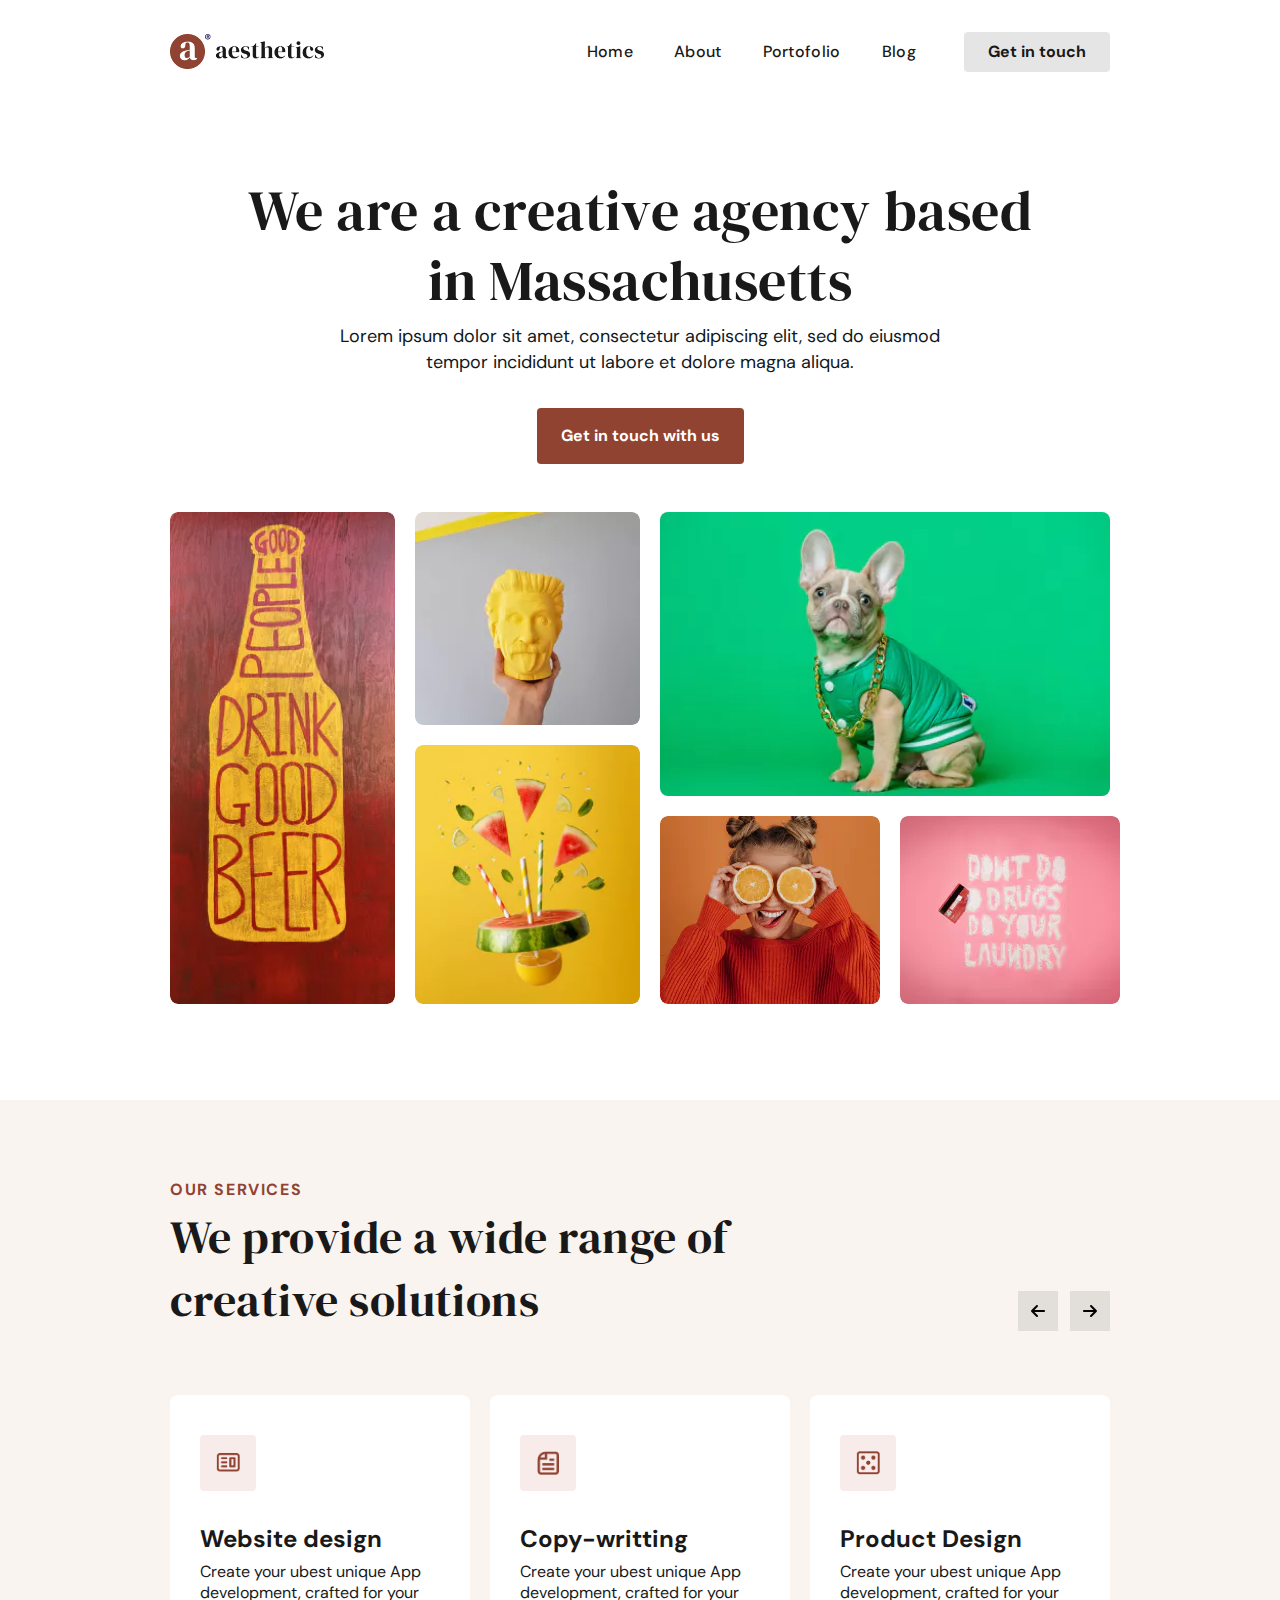
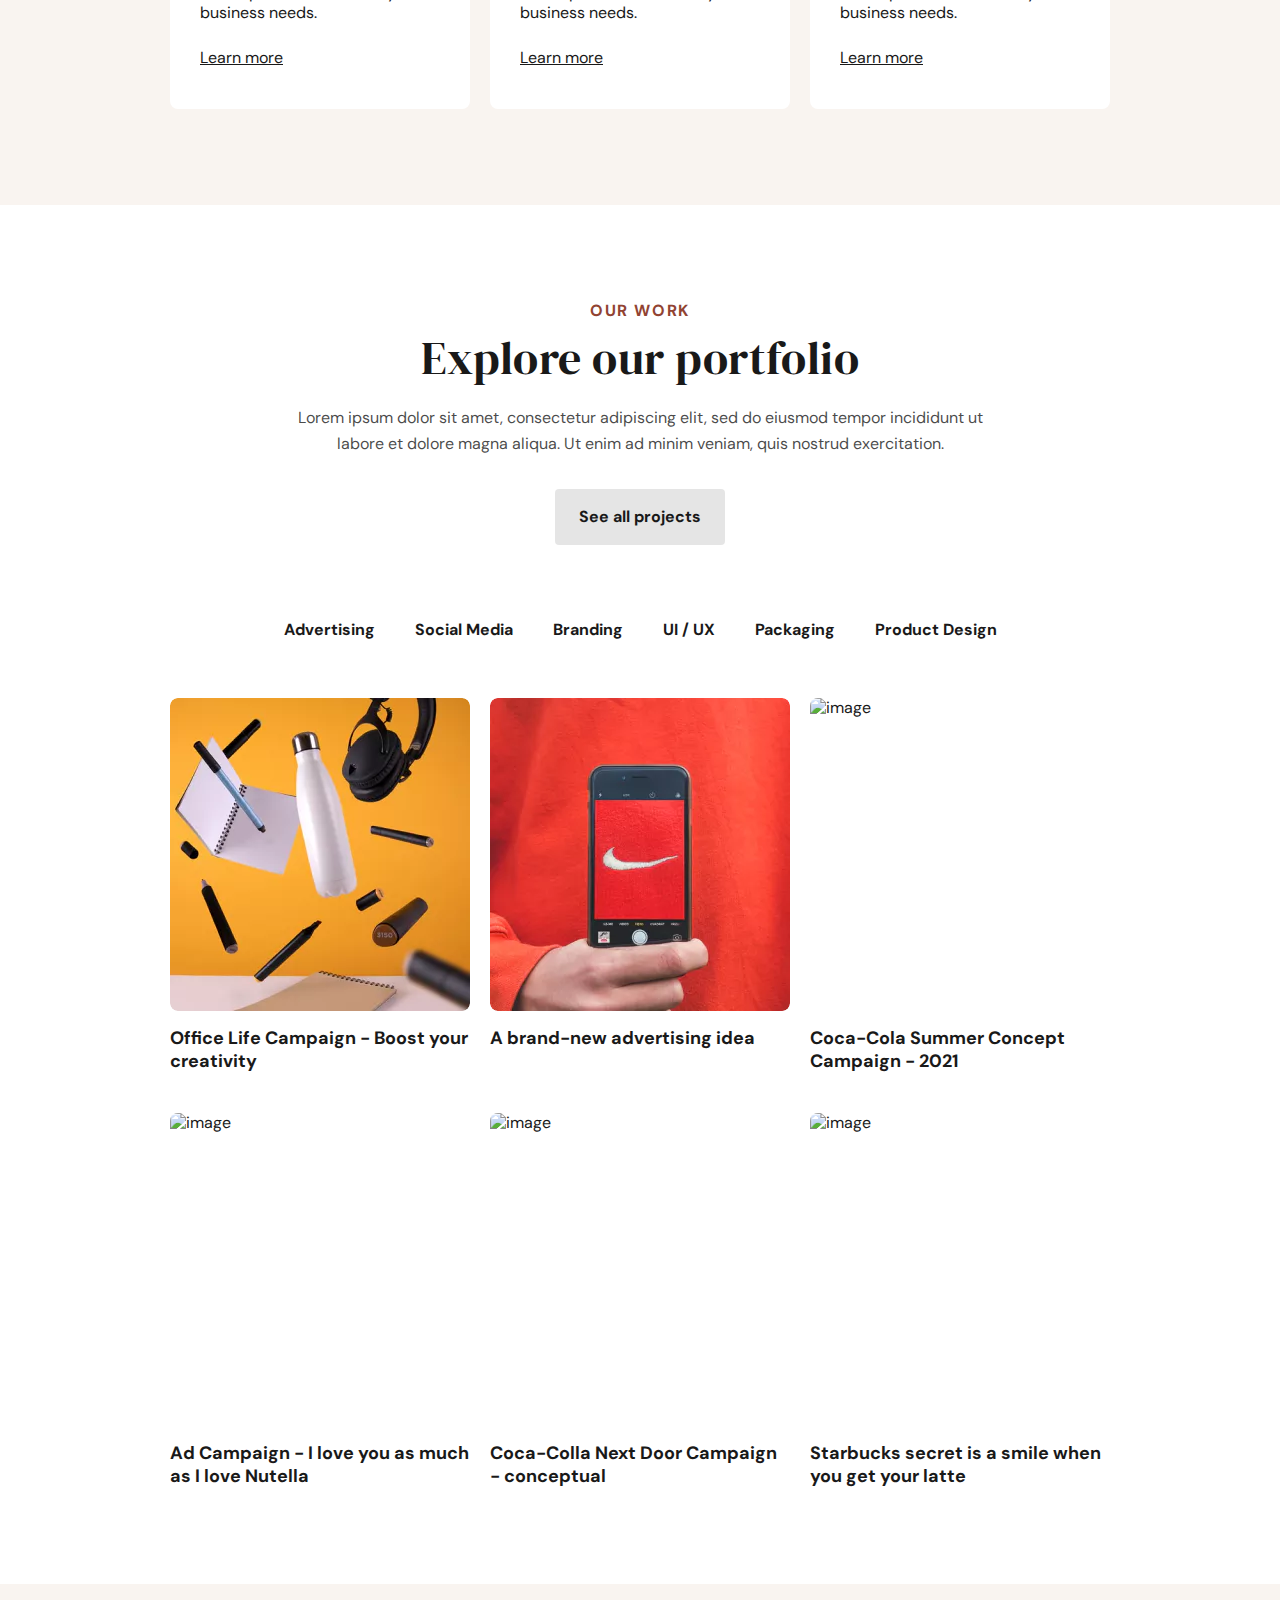
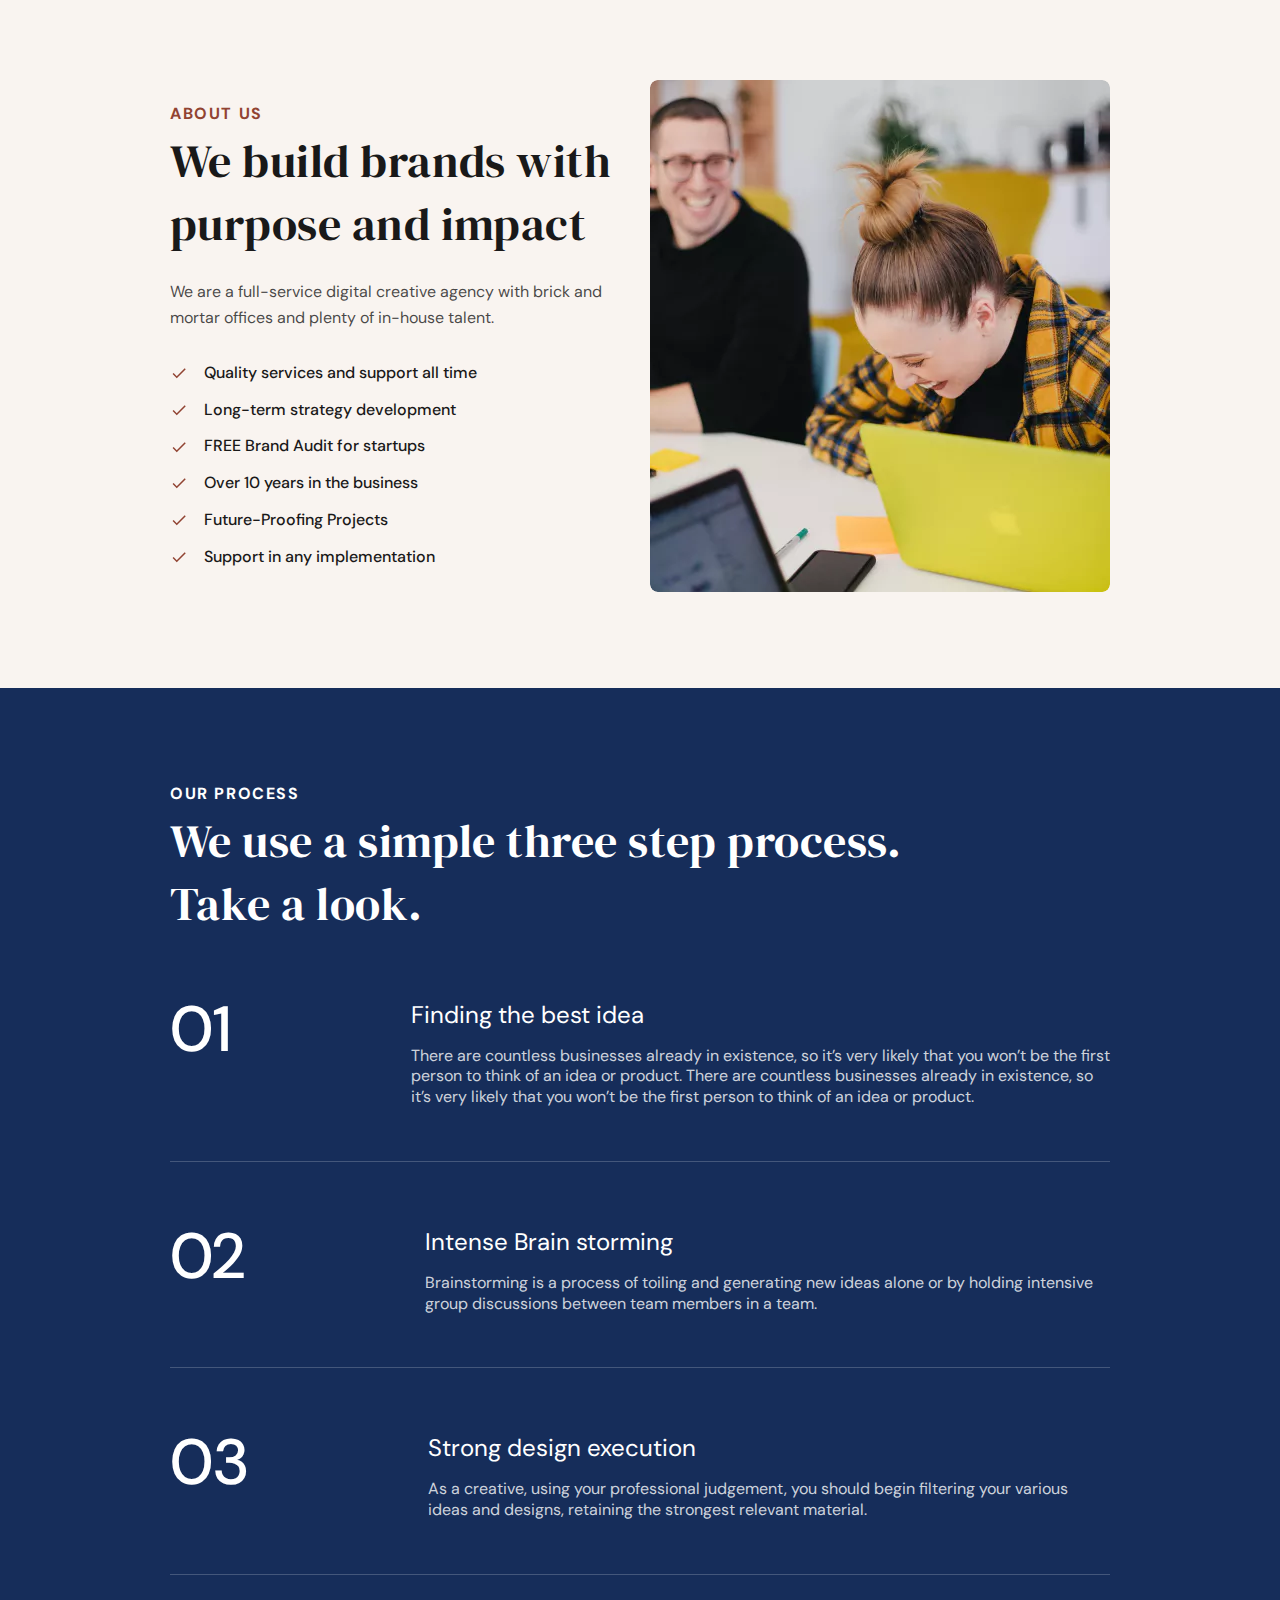
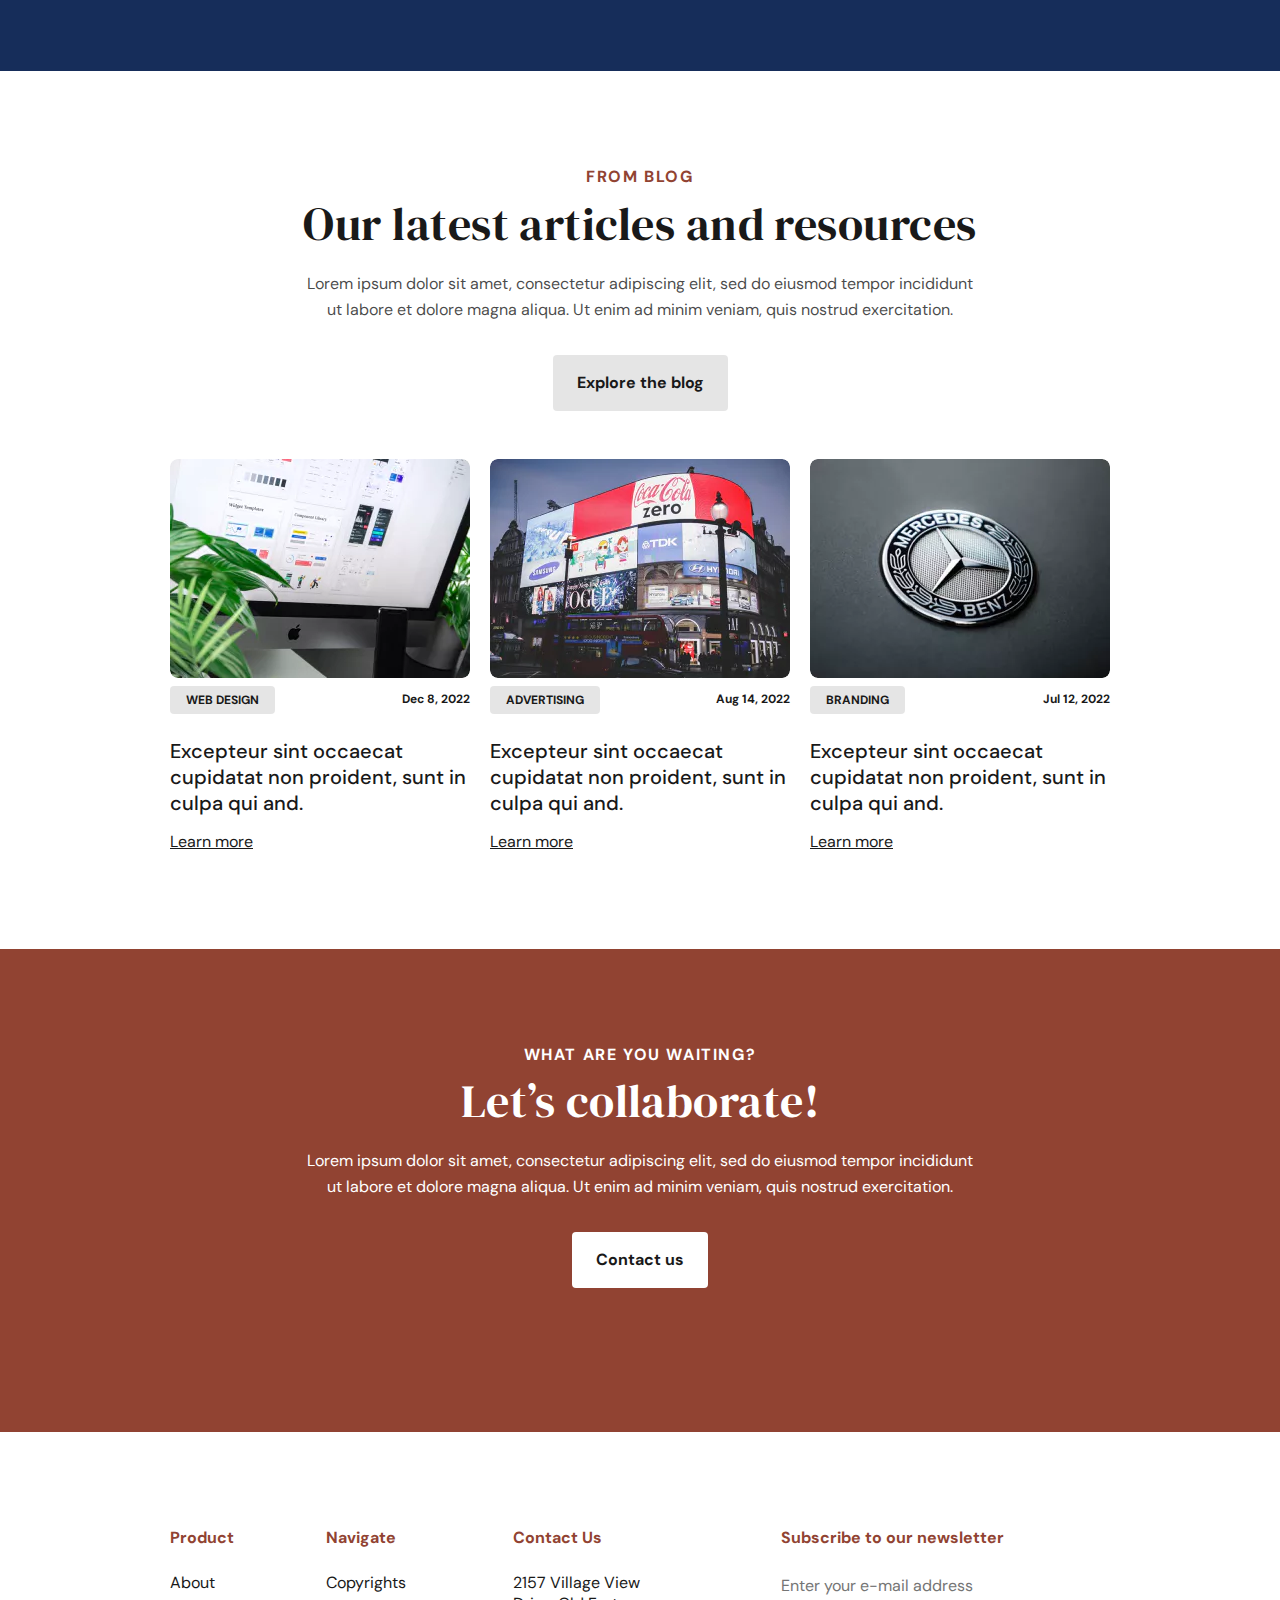
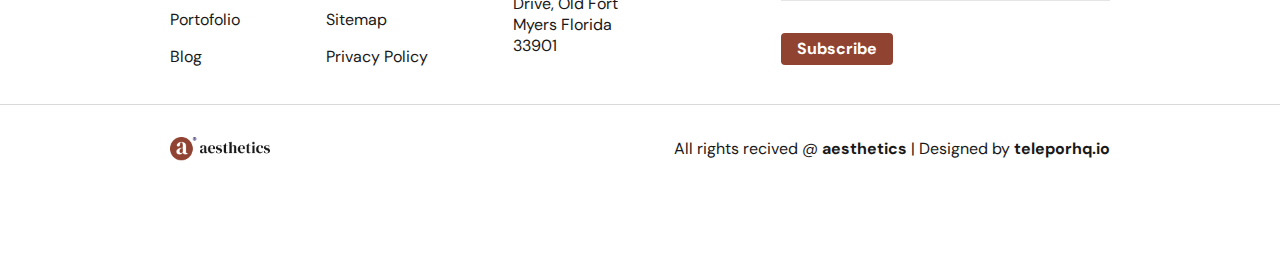
==== commit af8acaf6: "commit pertama, taruh tempate" ====
--- a/index.html
+++ b/index.html
@@ -2,8 +2,8 @@
 
 <html lang="en">
   <head>
-    <title>Jualan HP Jepang</title>
-    <meta property="og:title" content="Feedbox mobile app" />
+    <title>Creative Agency Page</title>
+    <meta property="og:title" content="Creative Agency Page" />
     <meta property="twitter:card" content="summary_large_image" />
     <meta charset="utf-8" />
     <meta name="viewport" content="width=device-width, initial-scale=1.0" />
@@ -16,7 +16,7 @@
     </style>
     <style data-tag="default-style-sheet">
       html {
-        font-family: Lexend;
+        font-family: DM Sans;
         font-size: 16px;
       }
 
@@ -24,22 +24,27 @@
         font-weight: 400;
         font-style:normal;
         text-decoration: none;
-        text-transform: none;
+        text-transform: undefined;
         letter-spacing: normal;
-        line-height: 1.1;
-        color: var(--dl-color-grays-dark100);
-        background-color: var(--dl-color-grays-white100);
+        line-height: 1.3;
+        color: var(--dl-color-scheme-darkblue);
+        background-color: var(--dl-color-scheme-white);
 
       }
     </style>
     <link
       rel="stylesheet"
-      href="https://fonts.googleapis.com/css2?family=Lexend:wght@100;200;300;400;500;600;700;800;900&display=swap"
+      href="https://fonts.googleapis.com/css2?family=DM+Sans:ital,wght@0,400;0,500;0,700;1,400;1,500;1,700&display=swap"
+      data-tag="font"
+    />
+    <link
+      rel="stylesheet"
+      href="https://fonts.googleapis.com/css2?family=DM+Serif+Display:ital,wght@0,400;1,400&display=swap"
       data-tag="font"
     />
     <style>
-      ::placeholder{
-      color: #63667066;
+      .services-card:hover > div{
+      background-color: #fff
       }
     </style>
     <link rel="stylesheet" href="./style.css" />
@@ -49,49 +54,49 @@
       <link href="./home.css" rel="stylesheet" />
 
       <div class="home-container">
-        <div class="navbar-navbar-container">
-          <header data-role="Header" class="navigation-container">
-            <img
-              alt="logo"
-              src="public/playground_assets/logo-1500h.png"
-              class="navbar-image"
-            />
-            <div class="navbar-nav">
+        <header data-role="Header" class="navigation-header">
+          <div class="navigation-max-width">
+            <img alt="logo" src="public/playground_assets/logo1-1200w.png" />
+            <div class="navigation-nav">
               <nav
-                class="navigation-links-nav navigation-links-root-class-name10"
+                class="navigation-links-nav navigation-links-root-class-name17"
               >
-                <span class="navbar-link"><span>Home</span></span>
-                <span class="navigation-links-text1 navbar-link">
+                <span class="navigation-links-text navigation-Link">
+                  <span>Home</span>
+                </span>
+                <span class="navigation-links-text1 navigation-Link">
                   <span>About</span>
                 </span>
-                <span class="navigation-links-text2 navbar-link">
-                  <span>Features</span>
-                </span>
-                <span class="navigation-links-text3 navbar-link">
+                <span class="navigation-links-text2 navigation-Link">
+                  <span>Portofolio</span>
+                </span>
+                <span class="navigation-links-text3 navigation-Link">
                   <span>Blog</span>
                 </span>
-                <span class="navigation-links-text4 navbar-link">
-                  <span>Pricing</span>
-                </span>
               </nav>
+              <button class="button-secondary button button-md">
+                <span>Get in touch</span>
+              </button>
             </div>
             <div data-type="BurgerMenu" class="navigation-burger-menu">
-              <svg viewBox="0 0 1024 1024" class="navbar-icon">
+              <svg viewBox="0 0 1024 1024" class="navigation-icon">
                 <path
                   d="M128 554.667h768c23.552 0 42.667-19.115 42.667-42.667s-19.115-42.667-42.667-42.667h-768c-23.552 0-42.667 19.115-42.667 42.667s19.115 42.667 42.667 42.667zM128 298.667h768c23.552 0 42.667-19.115 42.667-42.667s-19.115-42.667-42.667-42.667h-768c-23.552 0-42.667 19.115-42.667 42.667s19.115 42.667 42.667 42.667zM128 810.667h768c23.552 0 42.667-19.115 42.667-42.667s-19.115-42.667-42.667-42.667h-768c-23.552 0-42.667 19.115-42.667 42.667s19.115 42.667 42.667 42.667z"
                 ></path>
               </svg>
             </div>
-            <div data-type="MobileMenu" class="navigation-mobile-menu">
-              <div class="navbar-nav1">
-                <div class="navbar-container">
+            <div data-type="MobileMenu" class="mobile-menu">
+              <div class="navigation-nav1">
+                <div class="navigation-container">
                   <img
                     alt="image"
-                    src="public/playground_assets/logo-1500h.png"
-                    class="navbar-image1"
+                    src="public/playground_assets/logo1-1200w.png"
                   />
-                  <div data-type="CloseMobileMenu" class="navbar-menu-close">
-                    <svg viewBox="0 0 1024 1024" class="navbar-icon02">
+                  <div
+                    data-type="CloseMobileMenu"
+                    class="navigation-close-mobile-menu"
+                  >
+                    <svg viewBox="0 0 1024 1024" class="navigation-icon2">
                       <path
                         d="M810 274l-238 238 238 238-60 60-238-238-238 238-60-60 238-238-238-238 60-60 238 238 238-238z"
                       ></path>
@@ -99,129 +104,410 @@
                   </div>
                 </div>
                 <nav
-                  class="navigation-links-nav navigation-links-root-class-name11"
+                  class="navigation-links-nav navigation-links-root-class-name18"
                 >
-                  <span class="navbar-link"><span>Home</span></span>
-                  <span class="navigation-links-text1 navbar-link">
+                  <span class="navigation-links-text navigation-Link">
+                    <span>Home</span>
+                  </span>
+                  <span class="navigation-links-text1 navigation-Link">
                     <span>About</span>
                   </span>
-                  <span class="navigation-links-text2 navbar-link">
-                    <span>Features</span>
-                  </span>
-                  <span class="navigation-links-text3 navbar-link">
+                  <span class="navigation-links-text2 navigation-Link">
+                    <span>Portofolio</span>
+                  </span>
+                  <span class="navigation-links-text3 navigation-Link">
                     <span>Blog</span>
                   </span>
-                  <span class="navigation-links-text4 navbar-link">
-                    <span>Pricing</span>
-                  </span>
                 </nav>
-                <button class="navbar-primary-btn button-primary button">
-                  <span>Get started</span>
+                <button class="button-secondary button button-md">
+                  <span>Get in touch</span>
                 </button>
               </div>
-              <div class="navbar-social-media">
-                <span class="navbar-text"><span>Follow us</span></span>
-                <div class="navbar-container1">
-                  <svg viewBox="0 0 1024 1024" class="navbar-icon04">
-                    <path
-                      d="M384 384h177.106v90.782h2.532c24.64-44.194 84.958-90.782 174.842-90.782 186.946 0 221.52 116.376 221.52 267.734v308.266h-184.61v-273.278c0-65.184-1.334-149.026-96.028-149.026-96.148 0-110.82 70.986-110.82 144.292v278.012h-184.542v-576z"
-                    ></path>
-                    <path d="M64 384h192v576h-192v-576z"></path>
-                    <path
-                      d="M256 224c0 53.019-42.981 96-96 96s-96-42.981-96-96c0-53.019 42.981-96 96-96s96 42.981 96 96z"
-                    ></path></svg
-                  ><svg viewBox="0 0 1024 1024" class="navbar-icon08">
-                    <path
-                      d="M512 92.2c136.8 0 153 0.6 206.8 3 50 2.2 77 10.6 95 17.6 23.8 9.2 41 20.4 58.8 38.2 18 18 29 35 38.4 58.8 7 18 15.4 45.2 17.6 95 2.4 54 3 70.2 3 206.8s-0.6 153-3 206.8c-2.2 50-10.6 77-17.6 95-9.2 23.8-20.4 41-38.2 58.8-18 18-35 29-58.8 38.4-18 7-45.2 15.4-95 17.6-54 2.4-70.2 3-206.8 3s-153-0.6-206.8-3c-50-2.2-77-10.6-95-17.6-23.8-9.2-41-20.4-58.8-38.2-18-18-29-35-38.4-58.8-7-18-15.4-45.2-17.6-95-2.4-54-3-70.2-3-206.8s0.6-153 3-206.8c2.2-50 10.6-77 17.6-95 9.2-23.8 20.4-41 38.2-58.8 18-18 35-29 58.8-38.4 18-7 45.2-15.4 95-17.6 53.8-2.4 70-3 206.8-3zM512 0c-139 0-156.4 0.6-211 3-54.4 2.4-91.8 11.2-124.2 23.8-33.8 13.2-62.4 30.6-90.8 59.2-28.6 28.4-46 57-59.2 90.6-12.6 32.6-21.4 69.8-23.8 124.2-2.4 54.8-3 72.2-3 211.2s0.6 156.4 3 211c2.4 54.4 11.2 91.8 23.8 124.2 13.2 33.8 30.6 62.4 59.2 90.8 28.4 28.4 57 46 90.6 59 32.6 12.6 69.8 21.4 124.2 23.8 54.6 2.4 72 3 211 3s156.4-0.6 211-3c54.4-2.4 91.8-11.2 124.2-23.8 33.6-13 62.2-30.6 90.6-59s46-57 59-90.6c12.6-32.6 21.4-69.8 23.8-124.2 2.4-54.6 3-72 3-211s-0.6-156.4-3-211c-2.4-54.4-11.2-91.8-23.8-124.2-12.6-34-30-62.6-58.6-91-28.4-28.4-57-46-90.6-59-32.6-12.6-69.8-21.4-124.2-23.8-54.8-2.6-72.2-3.2-211.2-3.2v0z"
-                    ></path>
-                    <path
-                      d="M512 249c-145.2 0-263 117.8-263 263s117.8 263 263 263 263-117.8 263-263c0-145.2-117.8-263-263-263zM512 682.6c-94.2 0-170.6-76.4-170.6-170.6s76.4-170.6 170.6-170.6c94.2 0 170.6 76.4 170.6 170.6s-76.4 170.6-170.6 170.6z"
-                    ></path>
-                    <path
-                      d="M846.8 238.6c0 33.91-27.49 61.4-61.4 61.4s-61.4-27.49-61.4-61.4c0-33.91 27.49-61.4 61.4-61.4s61.4 27.49 61.4 61.4z"
-                    ></path></svg
-                  ><svg viewBox="0 0 1024 1024" class="navbar-icon12">
-                    <path
-                      d="M920.021 283.179c12.245 65.237 19.115 140.587 18.645 218.667 0.811 65.195-5.248 139.392-18.645 214.229-2.432 8.875-6.4 17.195-11.605 24.533-9.685 13.696-23.808 24.107-40.491 28.8-25.771 6.869-91.989 11.733-165.419 14.549-95.147 3.669-190.507 3.669-190.507 3.669s-95.36 0-190.507-3.627c-73.429-2.816-139.648-7.637-164.949-14.421-8.747-2.432-16.896-6.315-24.149-11.435-13.269-9.387-23.509-22.869-28.587-39.381-12.16-65.109-18.944-140.203-18.475-218.027-0.896-65.707 5.163-140.459 18.645-215.893 2.432-8.875 6.4-17.195 11.605-24.533 9.685-13.696 23.808-24.107 40.491-28.8 25.771-6.869 91.989-11.733 165.419-14.549 95.147-3.627 190.507-3.627 190.507-3.627s95.36 0 190.549 3.328c73.344 2.56 140.032 6.955 164.523 12.928 9.344 2.688 17.963 7.040 25.515 12.757 13.099 9.899 22.955 23.936 27.435 40.875zM1003.093 263.552c-9.259-36.949-30.635-67.84-59.008-89.301-15.915-12.032-33.963-21.077-53.291-26.667-38.315-9.387-115.029-13.781-185.259-16.213-96.725-3.371-193.536-3.371-193.536-3.371s-96.939 0-193.749 3.712c-70.059 2.688-147.2 7.467-184.192 17.365-37.291 10.539-67.456 32.853-88.064 61.867-11.52 16.256-20.011 34.603-25.045 54.101-0.256 1.024-0.469 2.091-0.64 3.029-14.635 80.981-21.291 161.835-20.309 233.856-0.512 82.091 6.869 163.456 20.352 234.752 0.256 1.323 0.555 2.645 0.896 3.755 10.453 36.693 32.853 66.859 61.909 87.381 15.232 10.752 32.299 18.859 50.389 23.936 37.504 10.027 114.603 14.805 184.661 17.493 96.853 3.712 193.792 3.712 193.792 3.712s96.939 0 193.749-3.712c70.059-2.688 147.157-7.467 184.192-17.365 37.248-10.539 67.456-32.853 88.021-61.867 11.52-16.256 20.053-34.603 25.045-54.059 0.256-1.067 0.512-2.133 0.64-3.029 14.507-80.384 21.163-160.64 20.309-232.107 0.512-82.133-6.869-163.541-20.352-234.837-0.171-0.853-0.341-1.707-0.512-2.432zM458.667 567.509v-132.352l116.352 66.176zM437.077 677.931l245.333-139.52c20.48-11.648 27.648-37.717 16-58.197-3.968-6.997-9.643-12.459-16-16l-245.333-139.52c-20.48-11.648-46.549-4.48-58.197 16-3.84 6.741-5.632 14.080-5.589 21.077v279.040c0 23.552 19.115 42.667 42.667 42.667 7.765 0 15.019-2.091 21.077-5.589z"
-                    ></path></svg
-                  ><svg viewBox="0 0 1024 1024" class="navbar-icon14">
-                    <path
-                      d="M1024 226.4c-37.6 16.8-78.2 28-120.6 33 43.4-26 76.6-67.2 92.4-116.2-40.6 24-85.6 41.6-133.4 51-38.4-40.8-93-66.2-153.4-66.2-116 0-210 94-210 210 0 16.4 1.8 32.4 5.4 47.8-174.6-8.8-329.4-92.4-433-219.6-18 31-28.4 67.2-28.4 105.6 0 72.8 37 137.2 93.4 174.8-34.4-1-66.8-10.6-95.2-26.2 0 0.8 0 1.8 0 2.6 0 101.8 72.4 186.8 168.6 206-17.6 4.8-36.2 7.4-55.4 7.4-13.6 0-26.6-1.4-39.6-3.8 26.8 83.4 104.4 144.2 196.2 146-72 56.4-162.4 90-261 90-17 0-33.6-1-50.2-3 93.2 59.8 203.6 94.4 322.2 94.4 386.4 0 597.8-320.2 597.8-597.8 0-9.2-0.2-18.2-0.6-27.2 41-29.4 76.6-66.4 104.8-108.6z"
-                    ></path>
-                  </svg>
-                </div>
-              </div>
-            </div>
-            <button class="button-primary button navbar-primary-btn1">
-              <span>Get started</span>
-            </button>
-          </header>
-        </div>
+            </div>
+          </div>
+        </header>
         <main class="home-main">
-          <div class="section-container">
+          <div class="home-hero section-container">
             <div class="home-max-width max-content-container">
-              <div class="home-content-container">
+              <div class="home-heading-container">
                 <h1 class="home-text heading1">
+                  <span>We are a creative agency based</span>
+                  <br />
+                  <span>in Massachusetts</span>
+                </h1>
+                <span class="home-text03">
                   <span>
-                    Beli hape jepang grade ori hanya di
-                  </span>
-                  <span class="home-text02">HAPEJEPANG</span>
-                </h1>
-                <div class="home-input-container">
-                  <div class="home-container1 input">
-                    <svg viewBox="0 0 804.5714285714286 1024" class="home-icon">
+                    Lorem ipsum dolor sit amet, consectetur adipiscing elit, sed
+                    do eiusmod
+                  </span>
+                  <br />
+                  <span>
+                    tempor incididunt ut labore et dolore magna aliqua.
+                  </span>
+                </span>
+                <button class="home-primary button-primary button-lg button">
+                  Get in touch with us
+                </button>
+              </div>
+              <div class="home-gallery">
+                <div class="home-container1">
+                  <img
+                    alt="image"
+                    src="public/playground_assets/rectangle%2095-1000w.png"
+                    class="home-image"
+                  />
+                </div>
+                <div class="home-container2">
+                  <img
+                    alt="image"
+                    src="public/playground_assets/rectangle%2095%20%5B1%5D-1000w.png"
+                    class="home-image1"
+                  />
+                  <img
+                    alt="image"
+                    src="public/playground_assets/rectangle%2095%20%5B2%5D-1000w.png"
+                    class="home-image2"
+                  />
+                </div>
+                <div class="home-container3">
+                  <img
+                    alt="image"
+                    src="public/playground_assets/rectangle%2095%20%5B3%5D-1000w.png"
+                    class="home-image3"
+                  />
+                  <div class="home-container4">
+                    <img
+                      alt="image"
+                      src="public/playground_assets/rectangle%2095%20%5B4%5D-1000w.png"
+                      class="home-image4"
+                    />
+                    <img
+                      alt="image"
+                      src="public/playground_assets/rectangle%2095%20%5B5%5D-1000w.png"
+                      class="home-image5"
+                    />
+                  </div>
+                </div>
+              </div>
+            </div>
+          </div>
+          <div class="home-services section-container">
+            <div class="home-max-width1 max-content-container">
+              <div class="home-heading-container1">
+                <div class="home-text-container">
+                  <span class="home-text07">our services</span>
+                  <h2 class="heading2">
+                    <span>We provide a wide range of</span>
+                    <br />
+                    <span>creative solutions</span>
+                  </h2>
+                </div>
+                <div class="home-controls">
+                  <button class="control-btn">
+                    <svg viewBox="0 0 1024 1024" class="home-icon">
                       <path
-                        d="M804.571 708.571c0 20.571-9.143 60.571-17.714 79.429-12 28-44 46.286-69.714 60.571-33.714 18.286-68 29.143-106.286 29.143-53.143 0-101.143-21.714-149.714-39.429-34.857-12.571-68.571-28-100-47.429-97.143-60-214.286-177.143-274.286-274.286-19.429-31.429-34.857-65.143-47.429-100-17.714-48.571-39.429-96.571-39.429-149.714 0-38.286 10.857-72.571 29.143-106.286 14.286-25.714 32.571-57.714 60.571-69.714 18.857-8.571 58.857-17.714 79.429-17.714 4 0 8 0 12 1.714 12 4 24.571 32 30.286 43.429 18.286 32.571 36 65.714 54.857 97.714 9.143 14.857 26.286 33.143 26.286 50.857 0 34.857-103.429 85.714-103.429 116.571 0 15.429 14.286 35.429 22.286 49.143 57.714 104 129.714 176 233.714 233.714 13.714 8 33.714 22.286 49.143 22.286 30.857 0 81.714-103.429 116.571-103.429 17.714 0 36 17.143 50.857 26.286 32 18.857 65.143 36.571 97.714 54.857 11.429 5.714 39.429 18.286 43.429 30.286 1.714 4 1.714 8 1.714 12z"
+                        d="M402.746 877.254l-320-320c-24.994-24.992-24.994-65.516 0-90.51l320-320c24.994-24.992 65.516-24.992 90.51 0 24.994 24.994 24.994 65.516 0 90.51l-210.746 210.746h613.49c35.346 0 64 28.654 64 64s-28.654 64-64 64h-613.49l210.746 210.746c12.496 12.496 18.744 28.876 18.744 45.254s-6.248 32.758-18.744 45.254c-24.994 24.994-65.516 24.994-90.51 0z"
                       ></path>
                     </svg>
-                    <input
-                      type="text"
-                      placeholder="Your phone number..."
-                      class="home-textinput input"
-                    />
-                  </div>
-                  <button class="home-button button-primary button">
-                    Get started
                   </button>
-                </div>
-                <div class="home-features-container">
-                  <div class="home-feature">
-                    <svg
-                      viewBox="0 0 877.7142857142857 1024"
-                      class="home-icon02"
-                    >
+                  <button class="control-btn">
+                    <svg viewBox="0 0 1024 1024" class="home-icon02">
                       <path
-                        d="M733.714 419.429c0-9.714-3.429-19.429-10.286-26.286l-52-51.429c-6.857-6.857-16-10.857-25.714-10.857s-18.857 4-25.714 10.857l-233.143 232.571-129.143-129.143c-6.857-6.857-16-10.857-25.714-10.857s-18.857 4-25.714 10.857l-52 51.429c-6.857 6.857-10.286 16.571-10.286 26.286s3.429 18.857 10.286 25.714l206.857 206.857c6.857 6.857 16.571 10.857 25.714 10.857 9.714 0 19.429-4 26.286-10.857l310.286-310.286c6.857-6.857 10.286-16 10.286-25.714zM877.714 512c0 242.286-196.571 438.857-438.857 438.857s-438.857-196.571-438.857-438.857 196.571-438.857 438.857-438.857 438.857 196.571 438.857 438.857z"
+                        d="M621.254 877.254l320-320c24.994-24.992 24.994-65.516 0-90.51l-320-320c-24.994-24.992-65.516-24.992-90.51 0-24.994 24.994-24.994 65.516 0 90.51l210.746 210.746h-613.49c-35.346 0-64 28.654-64 64s28.654 64 64 64h613.49l-210.746 210.746c-12.496 12.496-18.744 28.876-18.744 45.254s6.248 32.758 18.744 45.254c24.994 24.994 65.516 24.994 90.51 0z"
                       ></path>
                     </svg>
-                    <span class="home-text03">
-                      Easiest way to read news and RSS Feeds.
-                    </span>
-                  </div>
-                  <div class="home-feature1">
-                    <svg
-                      viewBox="0 0 877.7142857142857 1024"
-                      class="home-icon04"
-                    >
+                  </button>
+                </div>
+              </div>
+              <div class="home-cards-container">
+                <div class="services-card">
+                  <div class="services-card-container">
+                    <img
+                      alt="image"
+                      src="public/playground_assets/website-200h.png"
+                      class="services-card-image"
+                    />
+                  </div>
+                  <span class="services-card-text">
+                    <span>Website design</span>
+                  </span>
+                  <span class="services-card-text1">
+                    <span>
+                      Create your ubest unique App development, crafted for your
+                      business needs.
+                    </span>
+                  </span>
+                  <span class="services-card-text2">
+                    <span>Learn more</span>
+                  </span>
+                </div>
+                <div class="services-card">
+                  <div class="services-card-container">
+                    <img
+                      alt="image"
+                      src="public/playground_assets/file-document-200w.png"
+                      class="services-card-image"
+                    />
+                  </div>
+                  <span class="services-card-text">
+                    <span>Copy-writting</span>
+                  </span>
+                  <span class="services-card-text1">
+                    <span>
+                      Create your ubest unique App development, crafted for your
+                      business needs.
+                    </span>
+                  </span>
+                  <span class="services-card-text2">
+                    <span>Learn more</span>
+                  </span>
+                </div>
+                <div class="services-card">
+                  <div class="services-card-container">
+                    <img
+                      alt="image"
+                      src="public/playground_assets/dice-5-200h.png"
+                      class="services-card-image"
+                    />
+                  </div>
+                  <span class="services-card-text">
+                    <span>Product Design</span>
+                  </span>
+                  <span class="services-card-text1">
+                    <span>
+                      Create your ubest unique App development, crafted for your
+                      business needs.
+                    </span>
+                  </span>
+                  <span class="services-card-text2">
+                    <span>Learn more</span>
+                  </span>
+                </div>
+              </div>
+            </div>
+          </div>
+          <div class="section-container">
+            <div class="home-max-width2 max-content-container">
+              <div class="home-text-container1">
+                <span class="home-text12">our work</span>
+                <h2 class="home-text13 heading2">
+                  <span>Explore our portfolio</span>
+                </h2>
+                <span class="home-text15">
+                  <span>
+                    Lorem ipsum dolor sit amet, consectetur adipiscing elit, sed
+                    do eiusmod tempor incididunt ut
+                  </span>
+                  <br />
+                  <span>
+                    labore et dolore magna aliqua. Ut enim ad minim veniam, quis
+                    nostrud exercitation.
+                  </span>
+                </span>
+                <button class="button-secondary button-lg button">
+                  See all projects
+                </button>
+              </div>
+              <div class="home-tab-selector-header">
+                <span class="home-text19 tab-selector-btn">Advertising</span>
+                <span class="home-text20 tab-selector-btn">Social Media</span>
+                <span class="home-text21 tab-selector-btn">Branding</span>
+                <span class="home-text22 tab-selector-btn">UI / UX</span>
+                <span class="home-text23 tab-selector-btn">Packaging</span>
+                <span class="tab-selector-btn">Product Design</span>
+              </div>
+              <div class="home-tab-selector-cards-container">
+                <div
+                  class="portofolio-card-speaker-card portofolio-card-root-class-name"
+                >
+                  <div class="portofolio-card-image-container">
+                    <img
+                      alt="image"
+                      src="public/playground_assets/unsplash_qj15unotnh0-400h.png"
+                      class="portofolio-card-image"
+                    />
+                    <div class="portofolio-card-see-project-container">
+                      <button class="button-secondary-white button button-md">
+                        See project
+                      </button>
+                    </div>
+                  </div>
+                  <span class="portofolio-card-first-name">
+                    <span>Office Life Campaign - Boost your creativity</span>
+                  </span>
+                </div>
+                <div
+                  class="portofolio-card-speaker-card portofolio-card-root-class-name5"
+                >
+                  <div class="portofolio-card-image-container">
+                    <img
+                      alt="image"
+                      src="public/playground_assets/unsplash_wwqrpsnbpq4-400h.png"
+                      class="portofolio-card-image"
+                    />
+                    <div class="portofolio-card-see-project-container">
+                      <button class="button-secondary-white button button-md">
+                        See project
+                      </button>
+                    </div>
+                  </div>
+                  <span class="portofolio-card-first-name">
+                    <span>A brand-new advertising idea</span>
+                  </span>
+                </div>
+                <div
+                  class="portofolio-card-speaker-card portofolio-card-root-class-name4"
+                >
+                  <div class="portofolio-card-image-container">
+                    <img
+                      alt="image"
+                      src="https://images.unsplash.com/photo-1622483767028-3f66f32aef97?ixid=Mnw5MTMyMXwwfDF8c2VhcmNofDEzfHxjb2NhJTIwY29sYXxlbnwwfHx8fDE2NDY5MjYyNTM&ixlib=rb-1.2.1&h=400"
+                      class="portofolio-card-image"
+                    />
+                    <div class="portofolio-card-see-project-container">
+                      <button class="button-secondary-white button button-md">
+                        See project
+                      </button>
+                    </div>
+                  </div>
+                  <span class="portofolio-card-first-name">
+                    <span>Coca-Cola Summer Concept Campaign - 2021</span>
+                  </span>
+                </div>
+                <div
+                  class="portofolio-card-speaker-card portofolio-card-root-class-name3"
+                >
+                  <div class="portofolio-card-image-container">
+                    <img
+                      alt="image"
+                      src="https://images.unsplash.com/photo-1519420573924-65fcd45245f8?ixid=Mnw5MTMyMXwwfDF8c2VhcmNofDJ8fG51dGVsbGF8ZW58MHx8fHwxNjQ2OTI2MTky&ixlib=rb-1.2.1&h=400"
+                      class="portofolio-card-image"
+                    />
+                    <div class="portofolio-card-see-project-container">
+                      <button class="button-secondary-white button button-md">
+                        See project
+                      </button>
+                    </div>
+                  </div>
+                  <span class="portofolio-card-first-name">
+                    <span>
+                      Ad Campaign - I love you as much as I love Nutella
+                    </span>
+                  </span>
+                </div>
+                <div
+                  class="portofolio-card-speaker-card portofolio-card-root-class-name2"
+                >
+                  <div class="portofolio-card-image-container">
+                    <img
+                      alt="image"
+                      src="https://images.unsplash.com/photo-1567103472667-6898f3a79cf2?ixid=Mnw5MTMyMXwwfDF8c2VhcmNofDd8fGNvY2ElMjBjb2xhfGVufDB8fHx8MTY0NjkyNjI1Mw&ixlib=rb-1.2.1&h=400"
+                      class="portofolio-card-image"
+                    />
+                    <div class="portofolio-card-see-project-container">
+                      <button class="button-secondary-white button button-md">
+                        See project
+                      </button>
+                    </div>
+                  </div>
+                  <span class="portofolio-card-first-name">
+                    <span>Coca-Colla Next Door Campaign - conceptual</span>
+                  </span>
+                </div>
+                <div
+                  class="portofolio-card-speaker-card portofolio-card-root-class-name1"
+                >
+                  <div class="portofolio-card-image-container">
+                    <img
+                      alt="image"
+                      src="https://images.unsplash.com/photo-1545231027-637d2f6210f8?ixid=Mnw5MTMyMXwwfDF8c2VhcmNofDF8fHN0YXJidWNrc3xlbnwwfHx8fDE2NDY5MjYyMzc&ixlib=rb-1.2.1&h=400"
+                      class="portofolio-card-image"
+                    />
+                    <div class="portofolio-card-see-project-container">
+                      <button class="button-secondary-white button button-md">
+                        See project
+                      </button>
+                    </div>
+                  </div>
+                  <span class="portofolio-card-first-name">
+                    <span>
+                      Starbucks secret is a smile when you get your latte
+                    </span>
+                  </span>
+                </div>
+              </div>
+            </div>
+          </div>
+          <div class="home-about section-container">
+            <div class="home-max-width3 max-content-container">
+              <div class="home-text-container2">
+                <span class="home-text25">about us</span>
+                <h2 class="home-text26 heading2">
+                  <span>We build brands with</span>
+                  <br />
+                  <span>purpose and impact</span>
+                </h2>
+                <span class="home-text30">
+                  We are a full-service digital creative agency with brick and
+                  mortar offices and plenty of in-house talent.
+                </span>
+                <div class="home-checklist">
+                  <div class="home-check-item">
+                    <svg viewBox="0 0 1024 1024" class="home-icon04">
                       <path
-                        d="M733.714 419.429c0-9.714-3.429-19.429-10.286-26.286l-52-51.429c-6.857-6.857-16-10.857-25.714-10.857s-18.857 4-25.714 10.857l-233.143 232.571-129.143-129.143c-6.857-6.857-16-10.857-25.714-10.857s-18.857 4-25.714 10.857l-52 51.429c-6.857 6.857-10.286 16.571-10.286 26.286s3.429 18.857 10.286 25.714l206.857 206.857c6.857 6.857 16.571 10.857 25.714 10.857 9.714 0 19.429-4 26.286-10.857l310.286-310.286c6.857-6.857 10.286-16 10.286-25.714zM877.714 512c0 242.286-196.571 438.857-438.857 438.857s-438.857-196.571-438.857-438.857 196.571-438.857 438.857-438.857 438.857 196.571 438.857 438.857z"
+                        d="M384 690l452-452 60 60-512 512-238-238 60-60z"
                       ></path>
                     </svg>
-                    <span class="home-text04">
-                      Works with all mail providers, including Google and Yahoo.
-                    </span>
-                  </div>
-                  <div class="home-feature2">
-                    <svg
-                      viewBox="0 0 877.7142857142857 1024"
-                      class="home-icon06"
-                    >
+                    <span class="home-text31">
+                      Quality services and support all time
+                    </span>
+                  </div>
+                  <div class="home-check-item1">
+                    <svg viewBox="0 0 1024 1024" class="home-icon06">
                       <path
-                        d="M733.714 419.429c0-9.714-3.429-19.429-10.286-26.286l-52-51.429c-6.857-6.857-16-10.857-25.714-10.857s-18.857 4-25.714 10.857l-233.143 232.571-129.143-129.143c-6.857-6.857-16-10.857-25.714-10.857s-18.857 4-25.714 10.857l-52 51.429c-6.857 6.857-10.286 16.571-10.286 26.286s3.429 18.857 10.286 25.714l206.857 206.857c6.857 6.857 16.571 10.857 25.714 10.857 9.714 0 19.429-4 26.286-10.857l310.286-310.286c6.857-6.857 10.286-16 10.286-25.714zM877.714 512c0 242.286-196.571 438.857-438.857 438.857s-438.857-196.571-438.857-438.857 196.571-438.857 438.857-438.857 438.857 196.571 438.857 438.857z"
+                        d="M384 690l452-452 60 60-512 512-238-238 60-60z"
                       ></path>
                     </svg>
-                    <span class="home-text05">
-                      Over 2000, highly recommended customer reviews.
+                    <span class="home-text32">
+                      Long-term strategy development
+                    </span>
+                  </div>
+                  <div class="home-check-item2">
+                    <svg viewBox="0 0 1024 1024" class="home-icon08">
+                      <path
+                        d="M384 690l452-452 60 60-512 512-238-238 60-60z"
+                      ></path>
+                    </svg>
+                    <span class="home-text33">
+                      FREE Brand Audit for startups
+                    </span>
+                  </div>
+                  <div class="home-check-item3">
+                    <svg viewBox="0 0 1024 1024" class="home-icon10">
+                      <path
+                        d="M384 690l452-452 60 60-512 512-238-238 60-60z"
+                      ></path>
+                    </svg>
+                    <span class="home-text34">
+                      Over 10 years in the business
+                    </span>
+                  </div>
+                  <div class="home-check-item4">
+                    <svg viewBox="0 0 1024 1024" class="home-icon12">
+                      <path
+                        d="M384 690l452-452 60 60-512 512-238-238 60-60z"
+                      ></path>
+                    </svg>
+                    <span class="home-text35">Future-Proofing Projects</span>
+                  </div>
+                  <div class="home-check-item5">
+                    <svg viewBox="0 0 1024 1024" class="home-icon14">
+                      <path
+                        d="M384 690l452-452 60 60-512 512-238-238 60-60z"
+                      ></path>
+                    </svg>
+                    <span class="home-text36">
+                      Support in any implementation
                     </span>
                   </div>
                 </div>
@@ -229,610 +515,225 @@
               <div class="home-image-container">
                 <img
                   alt="image"
-                  src="public/playground_assets/hero%20image-1200w.png"
-                  class="home-image"
+                  src="public/playground_assets/rectangle%20109-1000w.png"
+                  class="home-image6"
                 />
               </div>
             </div>
           </div>
-          <div class="home-section-one section-container">
-            <div class="home-max-width1 max-content-container">
-              <h2 class="home-text06 heading2">
-                <span>Read</span>
-                <span class="home-text08">everything in one place</span>
-                <span>and</span>
+          <div class="home-process section-container">
+            <div class="home-max-width4 max-content-container">
+              <span class="home-text37">Our process</span>
+              <h2 class="home-text38 heading2">
+                <span>We use a simple three step process.</span>
                 <br />
-                <span>keep up with important news</span>
+                <span>Take a look.</span>
               </h2>
-              <div class="home-cards-container">
-                <div class="feature-card-card">
-                  <img
-                    alt="image"
-                    src="public/playground_assets/stars-200h.png"
-                    class="feature-card-image"
-                  />
-                  <h4 class="feature-card-text heading4">
-                    <span>Search for ideas</span>
-                  </h4>
-                  <span class="feature-card-text1 content-Light">
-                    <span>
-                      Amet minim mollit non deserunt ullamco est sit aliqua
-                      dolor do amet sint. Velit officia consequat duis enim
-                      velit mollit.
-                    </span>
-                  </span>
-                  <span class="feature-card-text2">
-                    <span>Get started ></span>
-                  </span>
-                </div>
-                <div class="feature-card-card">
-                  <img
-                    alt="image"
-                    src="public/playground_assets/hearth-200h.png"
-                    class="feature-card-image"
-                  />
-                  <h4 class="feature-card-text heading4">
-                    <span>Follow favorite topics</span>
-                  </h4>
-                  <span class="feature-card-text1 content-Light">
-                    <span>
-                      Amet minim mollit non deserunt ullamco est sit aliqua
-                      dolor do amet sint. Velit officia consequat duis enim
-                      velit mollit.
-                    </span>
-                  </span>
-                  <span class="feature-card-text2"><span>See how ></span></span>
-                </div>
-                <div class="feature-card-card">
-                  <img
-                    alt="image"
-                    src="public/playground_assets/mail-200h.png"
-                    class="feature-card-image"
-                  />
-                  <h4 class="feature-card-text heading4">
-                    <span>Read your emails</span>
-                  </h4>
-                  <span class="feature-card-text1 content-Light">
-                    <span>
-                      Amet minim mollit non deserunt ullamco est sit aliqua
-                      dolor do amet sint. Velit officia consequat duis enim
-                      velit mollit.
-                    </span>
-                  </span>
-                  <span class="feature-card-text2">
-                    <span>Learn more ></span>
-                  </span>
-                </div>
-                <div class="feature-card-card">
-                  <img
-                    alt="image"
-                    src="public/playground_assets/paper-200h.png"
-                    class="feature-card-image"
-                  />
-                  <h4 class="feature-card-text heading4">
-                    <span>Read newspapers</span>
-                  </h4>
-                  <span class="feature-card-text1 content-Light">
-                    <span>
-                      Amet minim mollit non deserunt ullamco est sit aliqua
-                      dolor do amet sint. Velit officia consequat duis enim
-                      velit mollit.
-                    </span>
-                  </span>
-                  <span class="feature-card-text2">
-                    <span>Learn more ></span>
-                  </span>
-                </div>
-              </div>
-            </div>
-          </div>
-          <div class="section-container">
-            <div class="home-max-width2 max-content-container">
-              <div class="home-image-container1">
-                <img
-                  alt="image"
-                  src="public/playground_assets/section-image1-1200w.png"
-                  class="home-image1"
-                />
-              </div>
-              <div class="home-content-container1">
-                <h1 class="home-text12 heading2">
-                  <span>Your favorite articles at your fingertips.</span>
-                  <span class="home-text14">Always.</span>
-                </h1>
-                <span class="home-text15 content-Light">
-                  <span>
-                    Amet minim mollit non deserunt ullamco est sit aliqua dolor
-                    do amet sint. Velit officia consequat duis enim velit
-                    mollit. Velit officia consequat duis enim velit mollit.
-                  </span>
-                  <br />
-                  <span>Lorem ipsum dolor sit amet.</span>
-                </span>
-              </div>
-            </div>
-          </div>
-          <div class="section-container">
-            <div class="home-max-width3 max-content-container">
-              <div class="home-content-container2">
-                <h1 class="home-text18 heading2">
-                  <span>The best content, handpicked for you.</span>
-                  <span class="home-text20">In the morning.</span>
-                </h1>
-                <span class="home-text21 content-Light">
-                  <span>
-                    Amet minim mollit non deserunt ullamco est sit aliqua dolor
-                    do amet sint. Velit officia consequat duis enim velit
-                    mollit. Velit officia consequat duis enim velit mollit.
-                  </span>
-                  <br />
-                  <span>Lorem ipsum dolor sit amet.</span>
-                </span>
-              </div>
-              <div class="home-image-container2">
-                <img
-                  alt="image"
-                  src="public/playground_assets/section-image2-1200w.png"
-                  class="home-image2"
-                />
-              </div>
-            </div>
-          </div>
-          <div class="home-section-four section-container">
-            <div class="home-max-width4 max-content-container">
-              <h2 class="home-text24 heading2">
-                <span>People love Feedbox.</span>
-                <br />
-                <span class="home-text26">So would you.</span>
-                <span class="home-text27"></span>
-              </h2>
-            </div>
-            <div data-type="slider" class="home-slider">
-              <div data-type="slide" class="slide-slide slide">
-                <div class="slide-max-width max-content-container">
-                  <div class="slide-left-side">
-                    <div class="slide-decorations-container">
-                      <img
-                        alt="image"
-                        src="public/playground_assets/union-200h.png"
-                        class="slide-dots"
-                      />
-                      <div class="slide-squares-container">
-                        <div class="slide-light-green"></div>
-                        <div class="slide-orange"></div>
-                      </div>
-                    </div>
-                    <div class="slide-image-container">
-                      <img
-                        alt="image"
-                        src="https://images.unsplash.com/photo-1508002366005-75a695ee2d17?ixid=Mnw5MTMyMXwwfDF8c2VhcmNofDUxfHxzbWlsZXxlbnwwfHx8fDE2NDM0MDc4MTE&ixlib=rb-1.2.1&w=700"
-                        class="slide-image"
-                      />
-                      <div class="slide-slider-controls">
-                        <div data-action="previousSlide" class="slide-go-left">
-                          <svg viewBox="0 0 1024 1024" class="slide-icon">
-                            <path
-                              d="M854 470v84h-520l238 240-60 60-342-342 342-342 60 60-238 240h520z"
-                            ></path>
-                          </svg>
-                        </div>
-                        <div data-action="nextSlide" class="slide-go-right">
-                          <svg viewBox="0 0 1024 1024" class="slide-icon2">
-                            <path
-                              d="M512 170l342 342-342 342-60-60 238-240h-520v-84h520l-238-240z"
-                            ></path>
-                          </svg>
-                        </div>
-                      </div>
-                    </div>
-                  </div>
-                  <div class="slide-right-side">
-                    <span class="slide-testimonial">
-                      <span>
-                        “Love it! I really like the user interface. The sleek
-                        aesthetic of the software makes it easy and pleasant to
-                        use. I am also a big fan of the way I can customize and
-                        organize different feeds and mail sources.”
-                      </span>
-                    </span>
-                    <span class="slide-author">
-                      <span>Elisabeth Brooke</span>
-                    </span>
-                    <span class="slide-role"><span>Finance Broker</span></span>
-                  </div>
-                </div>
-              </div>
-              <div
-                data-type="slide"
-                class="slide-slide slide slide-root-class-name"
-              >
-                <div class="slide-max-width max-content-container">
-                  <div class="slide-left-side">
-                    <div class="slide-decorations-container">
-                      <img
-                        alt="image"
-                        src="public/playground_assets/union-200h.png"
-                        class="slide-dots"
-                      />
-                      <div class="slide-squares-container">
-                        <div class="slide-light-green"></div>
-                        <div class="slide-orange"></div>
-                      </div>
-                    </div>
-                    <div class="slide-image-container">
-                      <img
-                        alt="image"
-                        src="public/playground_assets/vector%202-700w.png"
-                        class="slide-image"
-                      />
-                      <div class="slide-slider-controls">
-                        <div data-action="previousSlide" class="slide-go-left">
-                          <svg viewBox="0 0 1024 1024" class="slide-icon">
-                            <path
-                              d="M854 470v84h-520l238 240-60 60-342-342 342-342 60 60-238 240h520z"
-                            ></path>
-                          </svg>
-                        </div>
-                        <div data-action="nextSlide" class="slide-go-right">
-                          <svg viewBox="0 0 1024 1024" class="slide-icon2">
-                            <path
-                              d="M512 170l342 342-342 342-60-60 238-240h-520v-84h520l-238-240z"
-                            ></path>
-                          </svg>
-                        </div>
-                      </div>
-                    </div>
-                  </div>
-                  <div class="slide-right-side">
-                    <span class="slide-testimonial">
-                      <span>
-                        “Stunning app! I use it everyday since I discovered it
-                        and love it every since. It really makes newsreading a
-                        pleasure. I enjoy all the customization options
-                        available, super highly recommended!"
-                      </span>
-                    </span>
-                    <span class="slide-author"><span>Bill Smith</span></span>
-                    <span class="slide-role"><span>DESIGN DIRECTOR</span></span>
-                  </div>
-                </div>
-              </div>
-              <div
-                data-type="slide"
-                class="slide-slide slide slide-root-class-name1"
-              >
-                <div class="slide-max-width max-content-container">
-                  <div class="slide-left-side">
-                    <div class="slide-decorations-container">
-                      <img
-                        alt="image"
-                        src="public/playground_assets/union-200h.png"
-                        class="slide-dots"
-                      />
-                      <div class="slide-squares-container">
-                        <div class="slide-light-green"></div>
-                        <div class="slide-orange"></div>
-                      </div>
-                    </div>
-                    <div class="slide-image-container">
-                      <img
-                        alt="image"
-                        src="public/playground_assets/vector%202%20%5B2%5D-700w.png"
-                        class="slide-image"
-                      />
-                      <div class="slide-slider-controls">
-                        <div data-action="previousSlide" class="slide-go-left">
-                          <svg viewBox="0 0 1024 1024" class="slide-icon">
-                            <path
-                              d="M854 470v84h-520l238 240-60 60-342-342 342-342 60 60-238 240h520z"
-                            ></path>
-                          </svg>
-                        </div>
-                        <div data-action="nextSlide" class="slide-go-right">
-                          <svg viewBox="0 0 1024 1024" class="slide-icon2">
-                            <path
-                              d="M512 170l342 342-342 342-60-60 238-240h-520v-84h520l-238-240z"
-                            ></path>
-                          </svg>
-                        </div>
-                      </div>
-                    </div>
-                  </div>
-                  <div class="slide-right-side">
-                    <span class="slide-testimonial">
-                      <span>
-                        “Feedbox is very easy to use and flexible! I especially
-                        like the pre-made templates that are accessible; they're
-                        extraordinary for monitoring a few feed sources and
-                        various RSS Feeds together.”
-                      </span>
-                    </span>
-                    <span class="slide-author"><span>Julia Xang</span></span>
-                    <span class="slide-role">
-                      <span>FREELANCE WRITER</span>
-                    </span>
-                  </div>
+              <div class="home-step">
+                <span class="home-text42">01</span>
+                <div class="home-container5">
+                  <span class="home-text43">Finding the best idea</span>
+                  <span class="home-text44">
+                    There are countless businesses already in existence, so it’s
+                    very likely that you won’t be the first person to think of
+                    an idea or product. There are countless businesses already
+                    in existence, so it’s very likely that you won’t be the
+                    first person to think of an idea or product.
+                  </span>
+                </div>
+              </div>
+              <div class="home-step1">
+                <span class="home-text45">02</span>
+                <div class="home-container6">
+                  <span class="home-text46">Intense Brain storming</span>
+                  <span class="home-text47">
+                    Brainstorming is a process of toiling and generating new
+                    ideas alone or by holding intensive group discussions
+                    between team members in a team.
+                  </span>
+                </div>
+              </div>
+              <div class="home-step2">
+                <span class="home-text48">03</span>
+                <div class="home-container7">
+                  <span class="home-text49">Strong design execution</span>
+                  <span class="home-text50">
+                    As a creative, using your professional judgement, you should
+                    begin filtering your various ideas and designs, retaining
+                    the strongest relevant material.
+                  </span>
                 </div>
               </div>
             </div>
           </div>
           <div class="section-container">
             <div class="home-max-width5 max-content-container">
-              <div class="home-heading-container">
-                <h2 class="home-text28 heading2">
-                  <span>If you love simplicity, you’ll</span>
-                  <br />
-                  <span>simply love</span>
-                  <span class="home-text31">Feedbox.</span>
-                </h2>
-                <span class="content-Light">
-                  <span>
-                    Go to App Store, install Feedbox and start changing your
-                    reading habits to
-                  </span>
-                  <span class="home-text34"></span>
-                  <span>day!</span>
-                </span>
-              </div>
-              <div class="home-get-the-app">
-                <img
-                  alt="image"
-                  src="public/playground_assets/frame-1200w.png"
-                  class="home-image3"
-                />
-                <img
-                  alt="image"
-                  src="public/playground_assets/frame%2034-200h.png"
-                  class="home-image4"
-                />
-              </div>
-              <div class="home-cards-container1">
-                <div class="grid-card-grid-card">
+              <span class="home-text51">from blog</span>
+              <h2 class="home-text52 heading2">
+                <span>Our latest articles and resources</span>
+              </h2>
+              <span class="home-text54">
+                <span>
+                  Lorem ipsum dolor sit amet, consectetur adipiscing elit, sed
+                  do eiusmod tempor incididunt
+                </span>
+                <br />
+                <span>
+                  ut labore et dolore magna aliqua. Ut enim ad minim veniam,
+                  quis nostrud exercitation.
+                </span>
+              </span>
+              <button class="home-primary2 button-secondary button-lg button">
+                Explore the blog
+              </button>
+              <div class="home-blog-cards-container">
+                <div class="blog-card-blog-card blog-card-root-class-name">
                   <img
                     alt="image"
-                    src="public/playground_assets/vector%203-200h.png"
-                    class="grid-card-image"
+                    src="public/playground_assets/rectangle%2099-1500w.png"
+                    class="blog-card-image"
                   />
-                  <span class="grid-card-text">
-                    <span>Challange yourself</span>
-                  </span>
-                  <span class="content-Light">
+                  <div class="blog-card-container">
+                    <button class="blog-card-button button-secondary button">
+                      <span>Web Design</span>
+                    </button>
+                    <span class="blog-card-text"><span>Dec 8, 2022</span></span>
+                  </div>
+                  <span class="blog-card-text1">
                     <span>
-                      Lorem ipsum dolor sit amet. Velit officia lorem ipsum
-                      dolor consequat duis enim velit mollit.​
-                    </span>
-                  </span>
-                </div>
-                <div class="grid-card-grid-card">
+                      Excepteur sint occaecat cupidatat non proident, sunt
+                    </span>
+                    <span>in culpa qui and.</span>
+                  </span>
+                  <span class="blog-card-text4"><span>Learn more</span></span>
+                </div>
+                <div class="blog-card-blog-card blog-card-root-class-name1">
                   <img
                     alt="image"
-                    src="public/playground_assets/vector%203%20%5B1%5D-200h.png"
-                    class="grid-card-image"
+                    src="public/playground_assets/rectangle%2099%20%5B1%5D-1500w.png"
+                    class="blog-card-image"
                   />
-                  <span class="grid-card-text">
-                    <span>Follow your friends</span>
-                  </span>
-                  <span class="content-Light">
+                  <div class="blog-card-container">
+                    <button class="blog-card-button button-secondary button">
+                      <span>advertising</span>
+                    </button>
+                    <span class="blog-card-text">
+                      <span>Aug 14, 2022</span>
+                    </span>
+                  </div>
+                  <span class="blog-card-text1">
                     <span>
-                      Lorem ipsum dolor sit amet. Velit officia lorem ipsum
-                      dolor consequat duis enim velit mollit.​
-                    </span>
-                  </span>
-                </div>
-                <div class="grid-card-grid-card">
+                      Excepteur sint occaecat cupidatat non proident, sunt
+                    </span>
+                    <span>in culpa qui and.</span>
+                  </span>
+                  <span class="blog-card-text4"><span>Learn more</span></span>
+                </div>
+                <div class="blog-card-blog-card">
                   <img
                     alt="image"
-                    src="public/playground_assets/vector%203%20%5B2%5D-200h.png"
-                    class="grid-card-image"
+                    src="public/playground_assets/unsplash_h7qmwoxf6z8-1500w.png"
+                    class="blog-card-image"
                   />
-                  <span class="grid-card-text">
-                    <span>Declutter your life inbox</span>
-                  </span>
-                  <span class="content-Light">
+                  <div class="blog-card-container">
+                    <button class="blog-card-button button-secondary button">
+                      <span>Branding</span>
+                    </button>
+                    <span class="blog-card-text">
+                      <span>Jul 12, 2022</span>
+                    </span>
+                  </div>
+                  <span class="blog-card-text1">
                     <span>
-                      Lorem ipsum dolor sit amet. Velit officia lorem ipsum
-                      dolor consequat duis enim velit mollit.​
-                    </span>
-                  </span>
-                </div>
-                <div class="grid-card-grid-card">
-                  <img
-                    alt="image"
-                    src="public/playground_assets/vector%203%20%5B3%5D-200h.png"
-                    class="grid-card-image"
-                  />
-                  <span class="grid-card-text">
-                    <span>Less apps, more space</span>
-                  </span>
-                  <span class="content-Light">
-                    <span>
-                      Lorem ipsum dolor sit amet. Velit officia lorem ipsum
-                      dolor consequat duis enim velit mollit.​
-                    </span>
-                  </span>
+                      Excepteur sint occaecat cupidatat non proident, sunt
+                    </span>
+                    <span>in culpa qui and.</span>
+                  </span>
+                  <span class="blog-card-text4"><span>Learn more</span></span>
                 </div>
               </div>
             </div>
           </div>
-          <div class="home-section-six section-container">
+          <div class="home-banner section-container">
             <div class="home-max-width6 max-content-container">
-              <div class="home-content-container3">
-                <h1 class="home-text36 heading2">
-                  <span>Get started today.</span>
-                  <br />
-                  <span class="home-text38">Try free for 30 days.</span>
-                </h1>
-                <span class="home-text39 content-Light">
-                  Go to App Store, install Feedbox and start changing your
-                  reading habbits today!
-                </span>
-                <div class="home-input-container1">
-                  <div class="home-container2 input">
-                    <svg
-                      viewBox="0 0 804.5714285714286 1024"
-                      class="home-icon08"
-                    >
-                      <path
-                        d="M804.571 708.571c0 20.571-9.143 60.571-17.714 79.429-12 28-44 46.286-69.714 60.571-33.714 18.286-68 29.143-106.286 29.143-53.143 0-101.143-21.714-149.714-39.429-34.857-12.571-68.571-28-100-47.429-97.143-60-214.286-177.143-274.286-274.286-19.429-31.429-34.857-65.143-47.429-100-17.714-48.571-39.429-96.571-39.429-149.714 0-38.286 10.857-72.571 29.143-106.286 14.286-25.714 32.571-57.714 60.571-69.714 18.857-8.571 58.857-17.714 79.429-17.714 4 0 8 0 12 1.714 12 4 24.571 32 30.286 43.429 18.286 32.571 36 65.714 54.857 97.714 9.143 14.857 26.286 33.143 26.286 50.857 0 34.857-103.429 85.714-103.429 116.571 0 15.429 14.286 35.429 22.286 49.143 57.714 104 129.714 176 233.714 233.714 13.714 8 33.714 22.286 49.143 22.286 30.857 0 81.714-103.429 116.571-103.429 17.714 0 36 17.143 50.857 26.286 32 18.857 65.143 36.571 97.714 54.857 11.429 5.714 39.429 18.286 43.429 30.286 1.714 4 1.714 8 1.714 12z"
-                      ></path>
-                    </svg>
-                    <input
-                      type="text"
-                      placeholder="Your phone number..."
-                      class="home-textinput1 input"
-                    />
-                  </div>
-                  <button class="home-button1 button-primary button">
-                    Get started
-                  </button>
-                </div>
-                <div class="home-features-container1">
-                  <div class="home-feature3">
-                    <svg
-                      viewBox="0 0 877.7142857142857 1024"
-                      class="home-icon10"
-                    >
-                      <path
-                        d="M733.714 419.429c0-9.714-3.429-19.429-10.286-26.286l-52-51.429c-6.857-6.857-16-10.857-25.714-10.857s-18.857 4-25.714 10.857l-233.143 232.571-129.143-129.143c-6.857-6.857-16-10.857-25.714-10.857s-18.857 4-25.714 10.857l-52 51.429c-6.857 6.857-10.286 16.571-10.286 26.286s3.429 18.857 10.286 25.714l206.857 206.857c6.857 6.857 16.571 10.857 25.714 10.857 9.714 0 19.429-4 26.286-10.857l310.286-310.286c6.857-6.857 10.286-16 10.286-25.714zM877.714 512c0 242.286-196.571 438.857-438.857 438.857s-438.857-196.571-438.857-438.857 196.571-438.857 438.857-438.857 438.857 196.571 438.857 438.857z"
-                      ></path>
-                    </svg>
-                    <span class="home-text40">
-                      Easiest way to read news and RSS Feeds.
-                    </span>
-                  </div>
-                  <div class="home-feature4">
-                    <svg
-                      viewBox="0 0 877.7142857142857 1024"
-                      class="home-icon12"
-                    >
-                      <path
-                        d="M733.714 419.429c0-9.714-3.429-19.429-10.286-26.286l-52-51.429c-6.857-6.857-16-10.857-25.714-10.857s-18.857 4-25.714 10.857l-233.143 232.571-129.143-129.143c-6.857-6.857-16-10.857-25.714-10.857s-18.857 4-25.714 10.857l-52 51.429c-6.857 6.857-10.286 16.571-10.286 26.286s3.429 18.857 10.286 25.714l206.857 206.857c6.857 6.857 16.571 10.857 25.714 10.857 9.714 0 19.429-4 26.286-10.857l310.286-310.286c6.857-6.857 10.286-16 10.286-25.714zM877.714 512c0 242.286-196.571 438.857-438.857 438.857s-438.857-196.571-438.857-438.857 196.571-438.857 438.857-438.857 438.857 196.571 438.857 438.857z"
-                      ></path>
-                    </svg>
-                    <span class="home-text41">
-                      Works with all mail providers, including Google and Yahoo.
-                    </span>
-                  </div>
-                  <div class="home-feature5">
-                    <svg
-                      viewBox="0 0 877.7142857142857 1024"
-                      class="home-icon14"
-                    >
-                      <path
-                        d="M733.714 419.429c0-9.714-3.429-19.429-10.286-26.286l-52-51.429c-6.857-6.857-16-10.857-25.714-10.857s-18.857 4-25.714 10.857l-233.143 232.571-129.143-129.143c-6.857-6.857-16-10.857-25.714-10.857s-18.857 4-25.714 10.857l-52 51.429c-6.857 6.857-10.286 16.571-10.286 26.286s3.429 18.857 10.286 25.714l206.857 206.857c6.857 6.857 16.571 10.857 25.714 10.857 9.714 0 19.429-4 26.286-10.857l310.286-310.286c6.857-6.857 10.286-16 10.286-25.714zM877.714 512c0 242.286-196.571 438.857-438.857 438.857s-438.857-196.571-438.857-438.857 196.571-438.857 438.857-438.857 438.857 196.571 438.857 438.857z"
-                      ></path>
-                    </svg>
-                    <span class="home-text42">
-                      Over 2000, highly recommended customer reviews.
-                    </span>
-                  </div>
-                </div>
-              </div>
-              <div class="home-image-container3">
-                <img
-                  alt="image"
-                  src="public/playground_assets/group%2032-1200w.png"
-                  class="home-image5"
-                />
-              </div>
+              <span class="home-text58">what are you waiting?</span>
+              <h2 class="home-text59 heading2">
+                <span>Let’s collaborate!</span>
+              </h2>
+              <span class="home-text61">
+                <span>
+                  Lorem ipsum dolor sit amet, consectetur adipiscing elit, sed
+                  do eiusmod tempor incididunt
+                </span>
+                <br />
+                <span>
+                  ut labore et dolore magna aliqua. Ut enim ad minim veniam,
+                  quis nostrud exercitation.
+                </span>
+              </span>
+              <button
+                class="home-primary3 button-lg button-secondary-white button"
+              >
+                Contact us
+              </button>
             </div>
           </div>
         </main>
-        <footer class="footer-footer section-container">
-          <div class="footer-max-width max-content-container">
-            <div class="footer-container">
-              <img
-                alt="image"
-                src="public/playground_assets/logo-200h.png"
-                class="footer-image"
-              />
-              <span class="footer-text content-Light">
-                Feed all your content, news, mailboxes all into one single app
-                and read everything from one place, on your device.
-              </span>
-              <div class="footer-social-media">
-                <span class="footer-text01">Follow us</span>
-                <div class="footer-container1">
-                  <svg viewBox="0 0 1024 1024" class="footer-icon">
-                    <path
-                      d="M384 384h177.106v90.782h2.532c24.64-44.194 84.958-90.782 174.842-90.782 186.946 0 221.52 116.376 221.52 267.734v308.266h-184.61v-273.278c0-65.184-1.334-149.026-96.028-149.026-96.148 0-110.82 70.986-110.82 144.292v278.012h-184.542v-576z"
-                    ></path>
-                    <path d="M64 384h192v576h-192v-576z"></path>
-                    <path
-                      d="M256 224c0 53.019-42.981 96-96 96s-96-42.981-96-96c0-53.019 42.981-96 96-96s96 42.981 96 96z"
-                    ></path></svg
-                  ><svg viewBox="0 0 1024 1024" class="footer-icon04">
-                    <path
-                      d="M512 92.2c136.8 0 153 0.6 206.8 3 50 2.2 77 10.6 95 17.6 23.8 9.2 41 20.4 58.8 38.2 18 18 29 35 38.4 58.8 7 18 15.4 45.2 17.6 95 2.4 54 3 70.2 3 206.8s-0.6 153-3 206.8c-2.2 50-10.6 77-17.6 95-9.2 23.8-20.4 41-38.2 58.8-18 18-35 29-58.8 38.4-18 7-45.2 15.4-95 17.6-54 2.4-70.2 3-206.8 3s-153-0.6-206.8-3c-50-2.2-77-10.6-95-17.6-23.8-9.2-41-20.4-58.8-38.2-18-18-29-35-38.4-58.8-7-18-15.4-45.2-17.6-95-2.4-54-3-70.2-3-206.8s0.6-153 3-206.8c2.2-50 10.6-77 17.6-95 9.2-23.8 20.4-41 38.2-58.8 18-18 35-29 58.8-38.4 18-7 45.2-15.4 95-17.6 53.8-2.4 70-3 206.8-3zM512 0c-139 0-156.4 0.6-211 3-54.4 2.4-91.8 11.2-124.2 23.8-33.8 13.2-62.4 30.6-90.8 59.2-28.6 28.4-46 57-59.2 90.6-12.6 32.6-21.4 69.8-23.8 124.2-2.4 54.8-3 72.2-3 211.2s0.6 156.4 3 211c2.4 54.4 11.2 91.8 23.8 124.2 13.2 33.8 30.6 62.4 59.2 90.8 28.4 28.4 57 46 90.6 59 32.6 12.6 69.8 21.4 124.2 23.8 54.6 2.4 72 3 211 3s156.4-0.6 211-3c54.4-2.4 91.8-11.2 124.2-23.8 33.6-13 62.2-30.6 90.6-59s46-57 59-90.6c12.6-32.6 21.4-69.8 23.8-124.2 2.4-54.6 3-72 3-211s-0.6-156.4-3-211c-2.4-54.4-11.2-91.8-23.8-124.2-12.6-34-30-62.6-58.6-91-28.4-28.4-57-46-90.6-59-32.6-12.6-69.8-21.4-124.2-23.8-54.8-2.6-72.2-3.2-211.2-3.2v0z"
-                    ></path>
-                    <path
-                      d="M512 249c-145.2 0-263 117.8-263 263s117.8 263 263 263 263-117.8 263-263c0-145.2-117.8-263-263-263zM512 682.6c-94.2 0-170.6-76.4-170.6-170.6s76.4-170.6 170.6-170.6c94.2 0 170.6 76.4 170.6 170.6s-76.4 170.6-170.6 170.6z"
-                    ></path>
-                    <path
-                      d="M846.8 238.6c0 33.91-27.49 61.4-61.4 61.4s-61.4-27.49-61.4-61.4c0-33.91 27.49-61.4 61.4-61.4s61.4 27.49 61.4 61.4z"
-                    ></path></svg
-                  ><svg viewBox="0 0 1024 1024" class="footer-icon08">
-                    <path
-                      d="M920.021 283.179c12.245 65.237 19.115 140.587 18.645 218.667 0.811 65.195-5.248 139.392-18.645 214.229-2.432 8.875-6.4 17.195-11.605 24.533-9.685 13.696-23.808 24.107-40.491 28.8-25.771 6.869-91.989 11.733-165.419 14.549-95.147 3.669-190.507 3.669-190.507 3.669s-95.36 0-190.507-3.627c-73.429-2.816-139.648-7.637-164.949-14.421-8.747-2.432-16.896-6.315-24.149-11.435-13.269-9.387-23.509-22.869-28.587-39.381-12.16-65.109-18.944-140.203-18.475-218.027-0.896-65.707 5.163-140.459 18.645-215.893 2.432-8.875 6.4-17.195 11.605-24.533 9.685-13.696 23.808-24.107 40.491-28.8 25.771-6.869 91.989-11.733 165.419-14.549 95.147-3.627 190.507-3.627 190.507-3.627s95.36 0 190.549 3.328c73.344 2.56 140.032 6.955 164.523 12.928 9.344 2.688 17.963 7.040 25.515 12.757 13.099 9.899 22.955 23.936 27.435 40.875zM1003.093 263.552c-9.259-36.949-30.635-67.84-59.008-89.301-15.915-12.032-33.963-21.077-53.291-26.667-38.315-9.387-115.029-13.781-185.259-16.213-96.725-3.371-193.536-3.371-193.536-3.371s-96.939 0-193.749 3.712c-70.059 2.688-147.2 7.467-184.192 17.365-37.291 10.539-67.456 32.853-88.064 61.867-11.52 16.256-20.011 34.603-25.045 54.101-0.256 1.024-0.469 2.091-0.64 3.029-14.635 80.981-21.291 161.835-20.309 233.856-0.512 82.091 6.869 163.456 20.352 234.752 0.256 1.323 0.555 2.645 0.896 3.755 10.453 36.693 32.853 66.859 61.909 87.381 15.232 10.752 32.299 18.859 50.389 23.936 37.504 10.027 114.603 14.805 184.661 17.493 96.853 3.712 193.792 3.712 193.792 3.712s96.939 0 193.749-3.712c70.059-2.688 147.157-7.467 184.192-17.365 37.248-10.539 67.456-32.853 88.021-61.867 11.52-16.256 20.053-34.603 25.045-54.059 0.256-1.067 0.512-2.133 0.64-3.029 14.507-80.384 21.163-160.64 20.309-232.107 0.512-82.133-6.869-163.541-20.352-234.837-0.171-0.853-0.341-1.707-0.512-2.432zM458.667 567.509v-132.352l116.352 66.176zM437.077 677.931l245.333-139.52c20.48-11.648 27.648-37.717 16-58.197-3.968-6.997-9.643-12.459-16-16l-245.333-139.52c-20.48-11.648-46.549-4.48-58.197 16-3.84 6.741-5.632 14.080-5.589 21.077v279.040c0 23.552 19.115 42.667 42.667 42.667 7.765 0 15.019-2.091 21.077-5.589z"
-                    ></path></svg
-                  ><svg viewBox="0 0 1024 1024" class="footer-icon10">
-                    <path
-                      d="M1024 226.4c-37.6 16.8-78.2 28-120.6 33 43.4-26 76.6-67.2 92.4-116.2-40.6 24-85.6 41.6-133.4 51-38.4-40.8-93-66.2-153.4-66.2-116 0-210 94-210 210 0 16.4 1.8 32.4 5.4 47.8-174.6-8.8-329.4-92.4-433-219.6-18 31-28.4 67.2-28.4 105.6 0 72.8 37 137.2 93.4 174.8-34.4-1-66.8-10.6-95.2-26.2 0 0.8 0 1.8 0 2.6 0 101.8 72.4 186.8 168.6 206-17.6 4.8-36.2 7.4-55.4 7.4-13.6 0-26.6-1.4-39.6-3.8 26.8 83.4 104.4 144.2 196.2 146-72 56.4-162.4 90-261 90-17 0-33.6-1-50.2-3 93.2 59.8 203.6 94.4 322.2 94.4 386.4 0 597.8-320.2 597.8-597.8 0-9.2-0.2-18.2-0.6-27.2 41-29.4 76.6-66.4 104.8-108.6z"
-                    ></path>
-                  </svg>
-                </div>
-              </div>
-            </div>
-            <div class="footer-links">
-              <div class="footer-container2">
-                <span class="footer-text02">Product</span>
-                <span class="footer-link">Home</span>
-                <span class="footer-link">About</span>
-                <span class="footer-link">Features</span>
-                <span class="footer-link">Blog</span>
-                <span class="footer-text07 footer-link">Pricing</span>
-              </div>
-              <div class="footer-container3">
-                <span class="footer-text08">Resources</span>
-                <span class="footer-link">Feed Reader App</span>
-                <span class="footer-link">Download Feedbox</span>
-                <span class="footer-link">Mail browser app</span>
-                <span class="footer-link">iOS Version</span>
-                <span class="footer-text13 footer-link">Android Version</span>
+        <div class="section-container">
+          <div class="max-content-container">
+            <div class="home-top-part">
+              <div class="home-links-container">
+                <div class="home-product-container">
+                  <span class="home-text65">Product</span>
+                  <span class="home-text66">About</span>
+                  <span class="home-text67">Portofolio</span>
+                  <span>Blog</span>
+                </div>
+                <div class="home-navigate-container">
+                  <span class="home-text69">Navigate</span>
+                  <span class="home-text70">Copyrights</span>
+                  <span class="home-text71">Sitemap</span>
+                  <span>Privacy Policy</span>
+                </div>
+                <div class="home-contact-container">
+                  <span class="home-text73">Contact Us</span>
+                  <span class="home-text74">
+                    <span>2157 Village View</span>
+                    <br />
+                    <span>Drive, Old Fort</span>
+                    <br />
+                    <span>Myers Florida</span>
+                    <br />
+                    <span>33901</span>
+                  </span>
+                </div>
+              </div>
+              <div class="home-subscribe-container">
+                <span class="home-text82">Subscribe to our newsletter</span>
+                <input
+                  type="text"
+                  placeholder="Enter your e-mail address"
+                  class="home-textinput input"
+                />
+                <button class="button-primary button">Subscribe</button>
               </div>
             </div>
           </div>
-        </footer>
-        <div class="copyright-copyright">
-          <div class="copyright-max-width max-content-container">
-            <span class="copyright-text">
-              <span class="copyright-text1">© All rights reserved</span>
-              <a
-                href="https://www.teleporthq.io"
-                target="_blank"
-                rel="noreferrer noopener"
-              >
-                <span class="copyright-text2">@TeleportHQ.</span>
-              </a>
-              <span class="copyright-text3">Powered by</span>
-              <a
-                href="https://www.vercel.com"
-                target="_blank"
-                rel="noreferrer noopener"
-              >
-                <span class="copyright-text4">Vercel</span>
-              </a>
-              <span class="copyright-text5">. Image source:</span>
-              <a
-                href="https://www.unsplash.com"
-                target="_blank"
-                rel="noreferrer noopener"
-              >
-                <span class="copyright-text6">Unsplash</span>
-              </a>
-              <span class="copyright-text7">.</span>
+          <div class="home-separator"></div>
+          <footer class="home-max-width8 max-content-container">
+            <img
+              alt="image"
+              src="public/playground_assets/logo1-200h.png"
+              class="home-image7"
+            />
+            <span class="home-text83">
+              <span>All rights recived @</span>
+              <span class="home-text85">aesthetics</span>
+              <span>| Designed by</span>
+              <span class="home-text87">teleporhq.io</span>
+              <span></span>
             </span>
-          </div>
+          </footer>
         </div>
       </div>
     </div>
@@ -861,19 +762,20 @@
 
         const initializeAllSliders = () => {
           const allSliders = document.querySelectorAll('[data-type="slider"]');
-          allSliders.forEach((carrousel) => {
-            initializeSlider(carrousel);
+          allSliders.forEach((slider) => {
+            initializeSlider(slider);
           });
         };
 
-        const initializeSlider = (carrousel) => {
-          let currentSlide = 0;
-
-          const slides = carrousel.querySelectorAll('[data-type="slide"]');
-          const nextSlideBtns = carrousel.querySelectorAll(
+        const initializeSlider = (slider) => {
+          const slides = slider.querySelectorAll('[data-type="slide"]');
+          const middle = Math.ceil(slides.length / 2);
+          let currentSlide = middle;
+
+          const nextSlideBtns = document.querySelectorAll(
             '[data-action="nextSlide"]'
           );
-          const previousSlideBtns = carrousel.querySelectorAll(
+          const previousSlideBtns = document.querySelectorAll(
             '[data-action="previousSlide"]'
           );
 
@@ -882,17 +784,29 @@
 
             switch (action) {
               case "next":
-                slideIndex === slides.length - 1
-                  ? (currentSlide = 0)
+                slideIndex === slides.length
+                  ? (currentSlide = 1)
                   : currentSlide++;
                 break;
               case "previous":
-                slideIndex === 0
-                  ? (currentSlide = slides.length - 1)
+                slideIndex === 1
+                  ? (currentSlide = slides.length)
                   : currentSlide--;
             }
 
-            carrousel.style.transform = `translateX(${-100 * currentSlide}%)`;
+            const slide = slides[0];
+            if (!slide) {
+              console.error("No slides present");
+              return;
+            }
+            const style = window.getComputedStyle(slide);
+            slideWidth =
+              parseInt(style.width) +
+              parseInt(style.marginLeft) +
+              parseInt(style.marginRight);
+            const transformValue = -slideWidth * (currentSlide - middle);
+
+            slider.style.transform = `translateX(${transformValue}px)`;
           };
 
           previousSlideBtns.forEach((btn) => {
--- a/style.css
+++ b/style.css
@@ -0,0 +1,346 @@
+:root {
+  --dl-size-size-large: 144px;
+  --dl-size-size-small: 48px;
+  --dl-size-size-medium: 96px;
+  --dl-size-size-xlarge: 192px;
+  --dl-size-size-xsmall: 16px;
+  --dl-space-space-unit: 16px;
+  --dl-size-size-xxlarge: 288px;
+  --dl-color-scheme-black: #0f1722ff;
+  --dl-color-scheme-brown: #914332ff;
+  --dl-color-scheme-white: #FFFFFF;
+  --dl-size-size-maxwidth: 988px;
+  --dl-radius-radius-round: 50%;
+  --dl-color-scheme-black80: #191919cc;
+  --dl-color-scheme-white80: #ffffffcc;
+  --dl-space-space-halfunit: 8px;
+  --dl-space-space-sixunits: 96px;
+  --dl-space-space-twounits: 32px;
+  --dl-color-scheme-darkblue: #191919ff;
+  --dl-color-scheme-darkgray: #9095a7ff;
+  --dl-radius-radius-radius2: 2px;
+  --dl-radius-radius-radius4: 4px;
+  --dl-radius-radius-radius8: 8px;
+  --dl-space-space-fiveunits: 80px;
+  --dl-space-space-fourunits: 64px;
+  --dl-color-scheme-lightblue: #162d5aff;
+  --dl-space-space-threeunits: 48px;
+  --dl-color-scheme-lightbrown: #f9f4f0ff;
+  --dl-space-space-oneandhalfunits: 24px;
+}
+.button {
+  color: var(--dl-color-scheme-black);
+  display: inline-block;
+  padding: 0.5rem 1rem;
+  text-align: center;
+  border-color: var(--dl-color-scheme-black);
+  border-width: 0px;
+  border-radius: var(--dl-radius-radius-radius4);
+  background-color: var(--dl-color-scheme-white);
+}
+.input {
+  color: var(--dl-color-scheme-black);
+  cursor: auto;
+  padding: 0.5rem 1rem;
+  border-color: var(--dl-color-scheme-black);
+  border-width: 1px;
+  border-radius: 4px;
+  background-color: var(--dl-color-scheme-white);
+}
+.textarea {
+  color: var(--dl-color-scheme-black);
+  cursor: auto;
+  padding: 0.5rem;
+  border-color: var(--dl-color-scheme-black);
+  border-width: 1px;
+  border-radius: 4px;
+  background-color: var(--dl-color-scheme-white);
+}
+.list {
+  width: 100%;
+  margin: 1em 0px 1em 0px;
+  display: block;
+  padding: 0px 0px 0px 1.5rem;
+  list-style-type: none;
+  list-style-position: outside;
+}
+.list-item {
+  display: list-item;
+}
+.teleport-show {
+  transform: translateX(0%) !important;
+}
+.section-container {
+  flex: 0 0 auto;
+  width: 100%;
+  display: flex;
+  position: relative;
+  align-items: center;
+  padding-top: var(--dl-space-space-sixunits);
+  flex-direction: column;
+  padding-bottom: var(--dl-space-space-sixunits);
+}
+.max-content-container {
+  width: 100%;
+  display: flex;
+  z-index: 1;
+  max-width: var(--dl-size-size-maxwidth);
+  align-items: center;
+  padding-left: var(--dl-space-space-oneandhalfunits);
+  padding-right: var(--dl-space-space-oneandhalfunits);
+  flex-direction: column;
+  justify-content: center;
+}
+.footer-link {
+  color: var(--dl-color-scheme-white);
+  cursor: pointer;
+  font-weight: 500;
+  margin-bottom: var(--dl-space-space-oneandhalfunits);
+}
+.footer-link:hover {
+  color: var(--dl-color-scheme-brown);
+}
+.slide {
+  height: 100%;
+  display: flex;
+  min-width: 60%;
+  align-items: flex-start;
+  margin-left: var(--dl-space-space-unit);
+  margin-right: var(--dl-space-space-unit);
+  flex-direction: column;
+}
+.button-primary {
+  color: var(--dl-color-scheme-white);
+  cursor: pointer;
+  font-style: normal;
+  transition: 0.3s;
+  font-weight: 700;
+  line-height: 1;
+  border-color: transparent;
+  border-radius: var(--dl-radius-radius-radius4);
+  background-color: var(--dl-color-scheme-brown);
+}
+.button-primary:hover {
+  color: var(--dl-color-scheme-darkblue);
+  background-color: rgba(0, 0, 0, 0.1);
+}
+.button-lg {
+  padding-top: 20px;
+  padding-left: 24px;
+  padding-right: 24px;
+  padding-bottom: 20px;
+}
+.button-outline {
+  color: var(--dl-color-scheme-darkblue);
+  cursor: pointer;
+  font-style: normal;
+  transition: 0.3s;
+  font-weight: 600;
+  line-height: 1;
+  border-color: var(--dl-color-scheme-darkblue);
+  border-width: 2px !important;
+  text-transform: uppercase;
+  background-color: transparent;
+}
+.button-outline:hover {
+  color: var(--dl-color-scheme-white);
+  border-color: var(--dl-color-scheme-brown);
+  background-color: var(--dl-color-scheme-brown);
+}
+.button-lg-border {
+  padding-top: 18px;
+  padding-left: 30px;
+  padding-right: 30px;
+  padding-bottom: 18px;
+}
+.button-md {
+  padding-top: 12px;
+  padding-left: 24px;
+  padding-right: 24px;
+  padding-bottom: 12px;
+}
+.button-secondary {
+  color: #191919;
+  cursor: pointer;
+  font-style: normal;
+  transition: 0.3s;
+  font-weight: 700;
+  line-height: 1;
+  border-color: transparent;
+  border-radius: var(--dl-radius-radius-radius4);
+  background-color: rgba(0, 0, 0, 0.1);
+}
+.button-secondary:hover {
+  color: var(--dl-color-scheme-white);
+  background-color: var(--dl-color-scheme-brown);
+}
+.button-secondary-white {
+  color: #191919;
+  cursor: pointer;
+  font-style: normal;
+  transition: 0.3s;
+  font-weight: 700;
+  line-height: 1;
+  border-color: transparent;
+  border-radius: var(--dl-radius-radius-radius4);
+  background-color: var(--dl-color-scheme-white);
+}
+.button-secondary-white:hover {
+  color: var(--dl-color-scheme-white);
+  background-color: var(--dl-color-scheme-brown);
+}
+.button-md-border {
+  padding-top: 10px;
+  padding-left: 22px;
+  padding-right: 22px;
+  padding-bottom: 10px;
+}
+.button-md-border:hover {
+  color: var(--dl-color-scheme-white);
+  border-color: var(--dl-color-scheme-brown);
+  background-color: var(--dl-color-scheme-brown);
+}
+.control-btn {
+  display: flex;
+  padding: 12px;
+  transition: 0.3s;
+  align-items: flex-start;
+  flex-direction: row;
+  background-color: rgba(25, 25, 25, 0.1);
+}
+.control-btn:hover {
+  fill: #fff;
+  background-color: var(--dl-color-scheme-brown);
+}
+.services-card {
+  flex: 0 0 auto;
+  width: 300px;
+  display: flex;
+  transition: 0.3s;
+  align-items: flex-start;
+  padding-top: 40px;
+  padding-left: 30px;
+  border-radius: var(--dl-radius-radius-radius8);
+  padding-right: 30px;
+  flex-direction: column;
+  padding-bottom: 40px;
+  background-color: var(--dl-color-scheme-white);
+}
+.services-card:hover {
+  background-color: rgba(145, 67, 50, 0.1);
+}
+.mobile-menu {
+  top: 0px;
+  left: 0px;
+  width: 100%;
+  height: 100vh;
+  padding: 32px;
+  z-index: 100;
+  position: absolute;
+  transform: translateX(100%);
+  transition: 0.5s;
+  flex-direction: column;
+  background-size: cover;
+  justify-content: space-between;
+  background-color: #fff;
+}
+.tab-selector-btn {
+  cursor: pointer;
+  font-style: normal;
+  transition: 0.3s;
+  font-weight: 700;
+  line-height: 21px;
+  padding-top: 10px;
+  padding-left: 5px;
+  padding-right: 5px;
+  padding-bottom: 10px;
+}
+.tab-selector-btn:hover {
+  box-shadow: inset 0px -2px 0px #B6472F;
+}
+.tab-selector-btn:active {
+  box-shadow: inset 0px -2px 0px #B6472F;
+}
+.navigation-Link {
+  font-size: 16px;
+  font-family: DM Sans;
+  font-weight: 500;
+  line-height: 1.6;
+  letter-spacing: 0.02em;
+  text-transform: capitalize;
+  text-decoration: none;
+}
+.heading2 {
+  font-size: 46px;
+  font-family: DM Serif Display;
+  font-weight: 400;
+  line-height: 63px;
+  letter-spacing: 0.01em;
+  text-decoration: none;
+}
+.content {
+  font-size: 16px;
+  font-family: DM Sans;
+  font-weight: 400;
+  line-height: 1.3;
+  text-decoration: none;
+}
+.heading1 {
+  font-size: 56px;
+  font-family: DM Serif Display;
+  font-weight: 400;
+  line-height: 70px;
+  letter-spacing: 0.01em;
+  text-decoration: none;
+}
+@media(max-width: 991px) {
+  .slide {
+    min-width: 75%;
+  }
+}
+@media(max-width: 767px) {
+  .section-container {
+    padding-top: var(--dl-space-space-twounits);
+    padding-bottom: var(--dl-space-space-twounits);
+  }
+  .slide {
+    min-width: 80%;
+    margin-left: var(--dl-space-space-halfunit);
+    margin-right: var(--dl-space-space-halfunit);
+  }
+  .button-md {
+    text-align: center;
+  }
+  .button-secondary {
+    text-align: center;
+    margin-right: 0px;
+    margin-bottom: var(--dl-space-space-unit);
+  }
+  .button-secondary-white {
+    text-align: center;
+    margin-right: 0px;
+    margin-bottom: var(--dl-space-space-unit);
+  }
+  .button-md-border {
+    text-align: center;
+  }
+}
+@media(max-width: 479px) {
+  .button-primary {
+    padding-top: 20px;
+    padding-left: 24px;
+    padding-right: 24px;
+    padding-bottom: 20px;
+  }
+  .button-outline {
+    padding-left: 22px;
+    padding-right: 22px;
+  }
+  .button-md-border {
+    padding-left: 22px;
+    padding-right: 22px;
+  }
+  .mobile-menu {
+    padding: 16px;
+  }
+}
--- a/home.css
+++ b/home.css
@@ -0,0 +1,1077 @@
+.navigation-links-nav {
+  flex: 0 0 auto;
+  display: flex;
+  align-items: center;
+  flex-direction: row;
+}
+.navigation-links-text {
+  cursor: pointer;
+  transition: 0.3s;
+}
+.navigation-links-text:hover {
+  color: var(--dl-color-scheme-brown);
+}
+.navigation-links-text1 {
+  cursor: pointer;
+  transition: 0.3s;
+  margin-left: 41px;
+}
+.navigation-links-text1:hover {
+  color: var(--dl-color-scheme-brown);
+}
+.navigation-links-text2 {
+  cursor: pointer;
+  transition: 0.3s;
+  margin-left: 41px;
+}
+.navigation-links-text2:hover {
+  color: var(--dl-color-scheme-brown);
+}
+.navigation-links-text3 {
+  cursor: pointer;
+  transition: 0.3s;
+  margin-left: 41px;
+}
+.navigation-links-text3:hover {
+  color: var(--dl-color-scheme-brown);
+}
+
+
+
+
+
+
+
+
+.navigation-links-root-class-name17 {
+  margin-right: var(--dl-space-space-threeunits);
+}
+@media(max-width: 767px) {
+  .navigation-links-nav {
+    align-items: flex-start;
+    flex-direction: column;
+  }
+  .navigation-links-text {
+    margin-bottom: var(--dl-space-space-unit);
+  }
+  .navigation-links-text1 {
+    margin-left: 0;
+    margin-bottom: var(--dl-space-space-unit);
+  }
+  .navigation-links-text2 {
+    margin-left: 0;
+    margin-bottom: var(--dl-space-space-unit);
+  }
+  .navigation-links-text3 {
+    margin-left: 0;
+    margin-bottom: var(--dl-space-space-unit);
+  }
+}
+
+.navigation-header {
+  top: 0;
+  width: 100%;
+  display: flex;
+  z-index: 100;
+  position: fixed;
+  align-items: center;
+  justify-content: center;
+  background-color: var(--dl-color-scheme-white);
+}
+.navigation-max-width {
+  width: 100%;
+  display: flex;
+  max-width: var(--dl-size-size-maxwidth);
+  align-items: center;
+  padding-top: var(--dl-space-space-twounits);
+  padding-left: var(--dl-space-space-oneandhalfunits);
+  padding-right: var(--dl-space-space-oneandhalfunits);
+  padding-bottom: var(--dl-space-space-twounits);
+  justify-content: space-between;
+}
+.navigation-nav {
+  flex: 0 0 auto;
+  display: flex;
+  align-items: center;
+  flex-direction: row;
+}
+.navigation-burger-menu {
+  display: none;
+}
+.navigation-icon {
+  fill: var(--dl-color-scheme-darkblue);
+  width: 24px;
+  height: 24px;
+  display: flex;
+}
+.navigation-nav1 {
+  display: flex;
+  align-items: flex-start;
+  margin-bottom: var(--dl-space-space-oneandhalfunits);
+  flex-direction: column;
+}
+.navigation-container {
+  width: 100%;
+  display: flex;
+  align-items: center;
+  margin-bottom: var(--dl-space-space-threeunits);
+  justify-content: space-between;
+}
+.navigation-close-mobile-menu {
+  display: flex;
+  align-items: center;
+  justify-content: center;
+}
+.navigation-icon2 {
+  width: 24px;
+  height: 24px;
+}
+@media(max-width: 991px) {
+  .navigation-nav {
+    display: none;
+  }
+  .navigation-burger-menu {
+    display: flex;
+  }
+}
+@media(max-width: 767px) {
+  .navigation-max-width {
+    padding: var(--dl-space-space-unit);
+  }
+}
+
+.services-card-container {
+  width: 56px;
+  height: 56px;
+  display: flex;
+  align-items: center;
+  border-radius: var(--dl-radius-radius-radius4);
+  margin-bottom: var(--dl-space-space-twounits);
+  justify-content: center;
+  background-color: rgba(182, 71, 47, 0.1);
+}
+.services-card-image {
+  width: 24px;
+  height: 24px;
+  object-fit: contain;
+}
+.services-card-text {
+  font-size: 24px;
+  font-style: normal;
+  font-weight: 700;
+  margin-bottom: var(--dl-space-space-halfunit);
+}
+.services-card-text1 {
+  margin-bottom: var(--dl-space-space-oneandhalfunits);
+}
+.services-card-text2 {
+  cursor: pointer;
+  text-decoration: underline;
+}
+
+.portofolio-card-speaker-card {
+  display: flex;
+  position: relative;
+  align-items: flex-start;
+  flex-direction: column;
+}
+.portofolio-card-image-container {
+  width: 100%;
+  height: 100%;
+  display: flex;
+  position: relative;
+  min-width: 300px;
+  max-height: 313px;
+  min-height: 313px;
+  align-items: flex-end;
+  margin-bottom: var(--dl-space-space-unit);
+  flex-direction: column;
+  justify-content: flex-end;
+}
+.portofolio-card-image {
+  left: 0px;
+  width: 100%;
+  bottom: 0px;
+  height: 100%;
+  position: absolute;
+  object-fit: cover;
+  border-radius: var(--dl-radius-radius-radius8);
+}
+.portofolio-card-see-project-container {
+  flex: 1;
+  width: 100%;
+  cursor: pointer;
+  display: flex;
+  opacity: 0;
+  z-index: 1;
+  background: linear-gradient(0deg, rgba(0, 0, 0, 0.6), rgba(0, 0, 0, 0.6)), url(.jpg);
+  transition: 0.3s;
+  align-items: center;
+  border-radius: var(--dl-radius-radius-radius8);
+  flex-direction: row;
+  justify-content: center;
+}
+.portofolio-card-see-project-container:hover {
+  opacity: 1;
+}
+.portofolio-card-first-name {
+  font-size: 18px;
+  font-style: normal;
+  font-weight: 700;
+  line-height: 23px;
+}
+
+
+
+
+
+
+
+.blog-card-blog-card {
+  flex: 0 0 auto;
+  width: 100%;
+  display: flex;
+  max-width: 300px;
+  align-items: flex-start;
+  flex-direction: column;
+}
+.blog-card-image {
+  width: 100%;
+  object-fit: cover;
+  border-radius: var(--dl-radius-radius-radius8);
+  margin-bottom: var(--dl-space-space-halfunit);
+}
+.blog-card-container {
+  flex: 0 0 auto;
+  width: 100%;
+  display: flex;
+  align-items: center;
+  margin-bottom: var(--dl-space-space-oneandhalfunits);
+  flex-direction: row;
+  justify-content: space-between;
+}
+.blog-card-button {
+  font-size: 12px;
+  text-transform: uppercase;
+}
+.blog-card-text {
+  font-size: 12px;
+  font-style: normal;
+  font-weight: 700;
+}
+.blog-card-text1 {
+  font-size: 20px;
+  font-style: normal;
+  font-weight: 500;
+  line-height: 26px;
+  margin-bottom: var(--dl-space-space-unit);
+}
+.blog-card-text4 {
+  text-decoration: underline;
+}
+
+
+@media(max-width: 991px) {
+  .blog-card-blog-card {
+    max-width: 550px;
+  }
+}
+@media(max-width: 767px) {
+  .blog-card-blog-card {
+    max-width: 450px;
+  }
+  .blog-card-root-class-name {
+    margin-bottom: var(--dl-space-space-twounits);
+  }
+  .blog-card-root-class-name1 {
+    margin-bottom: var(--dl-space-space-twounits);
+  }
+}
+@media(max-width: 479px) {
+  .blog-card-blog-card {
+    max-width: 350px;
+  }
+}
+
+.home-container {
+  width: 100%;
+  display: flex;
+  position: relative;
+  min-height: 100vh;
+  overflow-x: hidden;
+  align-items: center;
+  flex-direction: column;
+}
+.home-main {
+  flex: 0 0 auto;
+  width: 100%;
+  display: flex;
+  align-items: flex-start;
+  flex-direction: column;
+}
+.home-hero {
+  position: relative;
+  padding-top: 128px;
+}
+.home-max-width {
+  margin-top: var(--dl-space-space-threeunits);
+}
+.home-heading-container {
+  flex: 1;
+  display: flex;
+  max-width: 100%;
+  align-items: center;
+  flex-direction: column;
+  justify-content: center;
+}
+.home-text {
+  text-align: center;
+  margin-bottom: var(--dl-space-space-halfunit);
+}
+.home-text03 {
+  color: var(--dl-color-scheme-black);
+  font-size: 18px;
+  text-align: center;
+  line-height: 1.44;
+  margin-bottom: var(--dl-space-space-twounits);
+}
+.home-primary {
+  margin-bottom: var(--dl-space-space-threeunits);
+}
+.home-gallery {
+  width: 100%;
+  display: flex;
+  grid-gap: 20px;
+  align-items: stretch;
+}
+.home-container1 {
+  width: 25%;
+  align-self: stretch;
+}
+.home-image {
+  width: 100%;
+  height: 100%;
+  object-fit: cover;
+  border-radius: var(--dl-radius-radius-radius8);
+}
+.home-container2 {
+  width: 25%;
+  display: flex;
+  grid-gap: 20px;
+  align-items: stretch;
+  flex-direction: column;
+}
+.home-image1 {
+  width: 100%;
+  object-fit: cover;
+  border-radius: var(--dl-radius-radius-radius8);
+}
+.home-image2 {
+  width: 100%;
+  height: 100%;
+  object-fit: cover;
+  border-radius: var(--dl-radius-radius-radius8);
+}
+.home-container3 {
+  width: 50%;
+  display: flex;
+  grid-gap: 20px;
+  flex-direction: column;
+}
+.home-image3 {
+  width: 100%;
+  height: 100%;
+  object-fit: cover;
+  border-radius: var(--dl-radius-radius-radius8);
+}
+.home-container4 {
+  width: 100%;
+  display: flex;
+  grid-gap: 20px;
+}
+.home-image4 {
+  width: 100%;
+  height: 100%;
+  object-fit: cover;
+  border-radius: var(--dl-radius-radius-radius8);
+}
+.home-image5 {
+  width: 100%;
+  height: 100%;
+  object-fit: cover;
+  border-radius: var(--dl-radius-radius-radius8);
+}
+.home-services {
+  display: flex;
+  padding-top: var(--dl-space-space-fiveunits);
+  flex-direction: column;
+  background-color: var(--dl-color-scheme-lightbrown);
+}
+.home-max-width1 {
+  flex-direction: column;
+}
+.home-heading-container1 {
+  flex: 0 0 auto;
+  width: 100%;
+  display: flex;
+  align-items: flex-end;
+  margin-bottom: var(--dl-space-space-fourunits);
+  flex-direction: row;
+  justify-content: space-between;
+}
+.home-text-container {
+  display: flex;
+  align-items: flex-start;
+  flex-direction: column;
+}
+.home-text07 {
+  color: var(--dl-color-scheme-brown);
+  font-style: normal;
+  text-align: center;
+  font-weight: 700;
+  margin-bottom: 4px;
+  letter-spacing: 0.1em;
+  text-transform: uppercase;
+}
+.home-controls {
+  display: grid;
+  grid-gap: 12px;
+  grid-template-columns: 1fr 1fr;
+}
+.home-icon {
+  width: 16px;
+  height: 16px;
+}
+.home-icon02 {
+  width: 16px;
+  height: 16px;
+}
+.home-cards-container {
+  width: 100%;
+  display: flex;
+  grid-gap: 20px;
+}
+.home-max-width2 {
+  flex-direction: column;
+}
+.home-text-container1 {
+  display: flex;
+  align-items: center;
+  margin-bottom: var(--dl-space-space-fourunits);
+  flex-direction: column;
+}
+.home-text12 {
+  color: var(--dl-color-scheme-brown);
+  font-style: normal;
+  text-align: center;
+  font-weight: 700;
+  margin-bottom: 4px;
+  letter-spacing: 0.1em;
+  text-transform: uppercase;
+}
+.home-text13 {
+  text-align: center;
+  margin-bottom: var(--dl-space-space-unit);
+}
+.home-text15 {
+  color: var(--dl-color-scheme-black80);
+  text-align: center;
+  line-height: 26px;
+  margin-bottom: var(--dl-space-space-twounits);
+}
+.home-tab-selector-header {
+  flex: 0 0 auto;
+  width: 100%;
+  display: flex;
+  flex-wrap: wrap;
+  align-items: flex-start;
+  margin-bottom: var(--dl-space-space-threeunits);
+  flex-direction: row;
+  justify-content: center;
+}
+.home-text19 {
+  margin-right: 30px;
+}
+.home-text20 {
+  margin-right: 30px;
+}
+.home-text21 {
+  margin-right: 30px;
+}
+.home-text22 {
+  margin-right: 30px;
+}
+.home-text23 {
+  margin-right: 30px;
+}
+.home-tab-selector-cards-container {
+  width: 100%;
+  display: grid;
+  grid-row-gap: 40px;
+  grid-column-gap: 20px;
+  grid-template-rows: repeat(2, 1fr);
+  grid-template-columns: repeat(3, 1fr);
+}
+.home-about {
+  background-color: var(--dl-color-scheme-lightbrown);
+}
+.home-max-width3 {
+  flex-direction: row;
+  justify-content: space-between;
+}
+.home-text-container2 {
+  flex: 1;
+  width: 40%;
+  display: flex;
+  align-items: flex-start;
+  margin-right: var(--dl-space-space-unit);
+  flex-direction: column;
+}
+.home-text25 {
+  color: var(--dl-color-scheme-brown);
+  font-style: normal;
+  text-align: center;
+  font-weight: 700;
+  margin-bottom: 4px;
+  letter-spacing: 0.1em;
+  text-transform: uppercase;
+}
+.home-text26 {
+  margin-bottom: var(--dl-space-space-oneandhalfunits);
+}
+.home-text30 {
+  color: var(--dl-color-scheme-black80);
+  line-height: 26px;
+  margin-bottom: var(--dl-space-space-twounits);
+}
+.home-checklist {
+  flex: 0 0 auto;
+  width: 100%;
+  display: flex;
+  align-items: flex-start;
+  flex-direction: column;
+}
+.home-check-item {
+  flex: 0 0 auto;
+  display: flex;
+  align-items: center;
+  margin-bottom: var(--dl-space-space-unit);
+  flex-direction: row;
+}
+.home-icon04 {
+  fill: var(--dl-color-scheme-brown);
+  width: 18px;
+  height: 18px;
+  margin-right: var(--dl-space-space-unit);
+}
+.home-text31 {
+  font-style: normal;
+  font-weight: 500;
+}
+.home-check-item1 {
+  flex: 0 0 auto;
+  display: flex;
+  align-items: center;
+  margin-bottom: var(--dl-space-space-unit);
+  flex-direction: row;
+}
+.home-icon06 {
+  fill: var(--dl-color-scheme-brown);
+  width: 18px;
+  height: 18px;
+  margin-right: var(--dl-space-space-unit);
+}
+.home-text32 {
+  font-style: normal;
+  font-weight: 500;
+}
+.home-check-item2 {
+  flex: 0 0 auto;
+  display: flex;
+  align-items: center;
+  margin-bottom: var(--dl-space-space-unit);
+  flex-direction: row;
+}
+.home-icon08 {
+  fill: var(--dl-color-scheme-brown);
+  width: 18px;
+  height: 18px;
+  margin-right: var(--dl-space-space-unit);
+}
+.home-text33 {
+  font-style: normal;
+  font-weight: 500;
+}
+.home-check-item3 {
+  flex: 0 0 auto;
+  display: flex;
+  align-items: center;
+  margin-bottom: var(--dl-space-space-unit);
+  flex-direction: row;
+}
+.home-icon10 {
+  fill: var(--dl-color-scheme-brown);
+  width: 18px;
+  height: 18px;
+  margin-right: var(--dl-space-space-unit);
+}
+.home-text34 {
+  font-style: normal;
+  font-weight: 500;
+}
+.home-check-item4 {
+  flex: 0 0 auto;
+  display: flex;
+  align-items: center;
+  margin-bottom: var(--dl-space-space-unit);
+  flex-direction: row;
+}
+.home-icon12 {
+  fill: var(--dl-color-scheme-brown);
+  width: 18px;
+  height: 18px;
+  margin-right: var(--dl-space-space-unit);
+}
+.home-text35 {
+  font-style: normal;
+  font-weight: 500;
+}
+.home-check-item5 {
+  flex: 0 0 auto;
+  display: flex;
+  align-items: center;
+  flex-direction: row;
+}
+.home-icon14 {
+  fill: var(--dl-color-scheme-brown);
+  width: 18px;
+  height: 18px;
+  margin-right: var(--dl-space-space-unit);
+}
+.home-text36 {
+  font-style: normal;
+  font-weight: 500;
+}
+.home-image6 {
+  flex: 1;
+  object-fit: cover;
+  border-radius: var(--dl-radius-radius-radius8);
+}
+.home-process {
+  background-color: var(--dl-color-scheme-lightblue);
+}
+.home-max-width4 {
+  align-items: flex-start;
+  flex-direction: column;
+  justify-content: space-between;
+}
+.home-text37 {
+  color: var(--dl-color-scheme-white);
+  font-style: normal;
+  text-align: center;
+  font-weight: 700;
+  margin-bottom: 4px;
+  letter-spacing: 0.1em;
+  text-transform: uppercase;
+}
+.home-text38 {
+  color: var(--dl-color-scheme-white);
+  margin-bottom: var(--dl-space-space-fourunits);
+}
+.home-step {
+  flex: 0 0 auto;
+  width: 100%;
+  display: flex;
+  border-color: rgba(255, 255, 255, 0.2);
+  border-width: 1px;
+  margin-bottom: var(--dl-space-space-fourunits);
+  flex-direction: row;
+  padding-bottom: 53px;
+  border-top-width: 0px;
+  border-left-width: 0px;
+  border-right-width: 0px;
+  border-bottom-width: 1px;
+}
+.home-text42 {
+  color: var(--dl-color-scheme-white);
+  font-size: 64px;
+  font-style: normal;
+  font-weight: 500;
+  line-height: 61px;
+  margin-right: 180px;
+}
+.home-container5 {
+  flex: 1;
+  display: flex;
+  align-items: flex-start;
+  flex-direction: column;
+}
+.home-text43 {
+  color: var(--dl-color-scheme-white);
+  font-size: 24px;
+  line-height: 31px;
+  margin-bottom: var(--dl-space-space-unit);
+}
+.home-text44 {
+  color: var(--dl-color-scheme-white80);
+}
+.home-step1 {
+  flex: 0 0 auto;
+  width: 100%;
+  display: flex;
+  border-color: rgba(255, 255, 255, 0.2);
+  border-width: 1px;
+  margin-bottom: var(--dl-space-space-fourunits);
+  flex-direction: row;
+  padding-bottom: 53px;
+  border-top-width: 0px;
+  border-left-width: 0px;
+  border-right-width: 0px;
+  border-bottom-width: 1px;
+}
+.home-text45 {
+  color: var(--dl-color-scheme-white);
+  font-size: 64px;
+  font-style: normal;
+  font-weight: 500;
+  line-height: 61px;
+  margin-right: 180px;
+}
+.home-container6 {
+  flex: 1;
+  display: flex;
+  align-items: flex-start;
+  flex-direction: column;
+}
+.home-text46 {
+  color: var(--dl-color-scheme-white);
+  font-size: 24px;
+  line-height: 31px;
+  margin-bottom: var(--dl-space-space-unit);
+}
+.home-text47 {
+  color: var(--dl-color-scheme-white80);
+}
+.home-step2 {
+  flex: 0 0 auto;
+  width: 100%;
+  display: flex;
+  border-color: rgba(255, 255, 255, 0.2);
+  border-width: 1px;
+  flex-direction: row;
+  padding-bottom: 53px;
+  border-top-width: 0px;
+  border-left-width: 0px;
+  border-right-width: 0px;
+  border-bottom-width: 1px;
+}
+.home-text48 {
+  color: var(--dl-color-scheme-white);
+  font-size: 64px;
+  font-style: normal;
+  font-weight: 500;
+  line-height: 61px;
+  margin-right: 180px;
+}
+.home-container7 {
+  flex: 1;
+  display: flex;
+  align-items: flex-start;
+  flex-direction: column;
+}
+.home-text49 {
+  color: var(--dl-color-scheme-white);
+  font-size: 24px;
+  line-height: 31px;
+  margin-bottom: var(--dl-space-space-unit);
+}
+.home-text50 {
+  color: var(--dl-color-scheme-white80);
+}
+.home-max-width5 {
+  align-items: center;
+  flex-direction: column;
+  justify-content: space-between;
+}
+.home-text51 {
+  color: var(--dl-color-scheme-brown);
+  font-style: normal;
+  text-align: center;
+  font-weight: 700;
+  margin-bottom: 4px;
+  letter-spacing: 0.1em;
+  text-transform: uppercase;
+}
+.home-text52 {
+  text-align: center;
+  margin-bottom: var(--dl-space-space-unit);
+}
+.home-text54 {
+  color: var(--dl-color-scheme-black80);
+  text-align: center;
+  line-height: 26px;
+  margin-bottom: var(--dl-space-space-twounits);
+}
+.home-primary2 {
+  margin-bottom: var(--dl-space-space-threeunits);
+}
+.home-blog-cards-container {
+  flex: 0 0 auto;
+  width: 100%;
+  display: flex;
+  align-items: flex-start;
+  flex-direction: row;
+  justify-content: space-between;
+}
+.home-banner {
+  background-color: var(--dl-color-scheme-brown);
+}
+.home-max-width6 {
+  align-items: center;
+  flex-direction: column;
+  justify-content: space-between;
+}
+.home-text58 {
+  color: var(--dl-color-scheme-white);
+  font-style: normal;
+  text-align: center;
+  font-weight: 700;
+  margin-bottom: 4px;
+  letter-spacing: 0.1em;
+  text-transform: uppercase;
+}
+.home-text59 {
+  color: var(--dl-color-scheme-white);
+  text-align: center;
+  margin-bottom: var(--dl-space-space-unit);
+}
+.home-text61 {
+  color: var(--dl-color-scheme-white);
+  text-align: center;
+  line-height: 26px;
+  margin-bottom: var(--dl-space-space-twounits);
+}
+.home-primary3 {
+  margin-bottom: var(--dl-space-space-threeunits);
+}
+.home-top-part {
+  width: 100%;
+  display: flex;
+  align-items: stretch;
+  flex-direction: row;
+  justify-content: space-between;
+}
+.home-links-container {
+  width: 50%;
+  display: flex;
+  align-items: flex-start;
+  flex-direction: row;
+  justify-content: space-between;
+}
+.home-product-container {
+  flex: 0 0 auto;
+  display: flex;
+  align-items: flex-start;
+  flex-direction: column;
+  justify-content: flex-start;
+}
+.home-text65 {
+  color: var(--dl-color-scheme-brown);
+  font-weight: 700;
+  margin-bottom: var(--dl-space-space-oneandhalfunits);
+}
+.home-text66 {
+  margin-bottom: var(--dl-space-space-unit);
+}
+.home-text67 {
+  margin-bottom: var(--dl-space-space-unit);
+}
+.home-navigate-container {
+  flex: 0 0 auto;
+  display: flex;
+  align-items: flex-start;
+  flex-direction: column;
+  justify-content: flex-start;
+}
+.home-text69 {
+  color: var(--dl-color-scheme-brown);
+  font-weight: 700;
+  margin-bottom: var(--dl-space-space-oneandhalfunits);
+}
+.home-text70 {
+  margin-bottom: var(--dl-space-space-unit);
+}
+.home-text71 {
+  margin-bottom: var(--dl-space-space-unit);
+}
+.home-contact-container {
+  display: flex;
+  align-items: flex-start;
+  flex-direction: column;
+  justify-content: flex-start;
+}
+.home-text73 {
+  color: var(--dl-color-scheme-brown);
+  font-weight: 700;
+  margin-bottom: var(--dl-space-space-oneandhalfunits);
+}
+.home-text74 {
+  margin-bottom: var(--dl-space-space-unit);
+}
+.home-subscribe-container {
+  flex: 0 0 auto;
+  width: 35%;
+  display: flex;
+  align-items: flex-start;
+  flex-direction: column;
+}
+.home-text82 {
+  color: var(--dl-color-scheme-brown);
+  font-weight: 700;
+  margin-bottom: var(--dl-space-space-oneandhalfunits);
+}
+.home-textinput {
+  outline: none;
+  align-self: stretch;
+  padding-top: 4px;
+  border-color: rgba(0, 0, 0, 0.1);
+  padding-left: 0px;
+  border-radius: 0px;
+  margin-bottom: var(--dl-space-space-twounits);
+  padding-bottom: 4px;
+  border-top-width: 0px;
+  border-left-width: 0px;
+  border-right-width: 0px;
+  border-bottom-width: 1px;
+}
+.home-separator {
+  width: 100%;
+  height: 1px;
+  margin-top: var(--dl-space-space-twounits);
+  margin-bottom: var(--dl-space-space-twounits);
+  background-color: #D9D9D9;
+}
+.home-max-width8 {
+  flex-direction: row;
+  justify-content: space-between;
+}
+.home-image7 {
+  width: 100px;
+  object-fit: cover;
+}
+.home-text83 {
+  align-self: center;
+}
+.home-text85 {
+  font-weight: 700;
+}
+.home-text87 {
+  font-weight: 700;
+}
+@media(max-width: 991px) {
+  .home-heading-container {
+    max-width: 100%;
+    margin-bottom: 42px;
+  }
+  .home-gallery {
+    flex-direction: column;
+  }
+  .home-container1 {
+    width: 100%;
+  }
+  .home-container2 {
+    width: 100%;
+    flex-direction: row;
+  }
+  .home-container3 {
+    width: 100%;
+    align-items: stretch;
+  }
+  .home-tab-selector-cards-container {
+    grid-template-columns: repeat(2, 1fr);
+  }
+  .home-max-width3 {
+    flex-direction: column;
+  }
+  .home-text-container2 {
+    width: 100%;
+    margin-right: 0px;
+    margin-bottom: var(--dl-space-space-oneandhalfunits);
+  }
+  .home-image-container {
+    width: 100%;
+  }
+  .home-image6 {
+    width: 100%;
+  }
+  .home-blog-cards-container {
+    align-items: center;
+    flex-direction: column;
+  }
+}
+@media(max-width: 767px) {
+  .home-text {
+    font-size: 48px;
+  }
+  .home-container2 {
+    display: grid;
+    grid-template-columns: 1fr 1fr;
+  }
+  .home-image1 {
+    height: 100%;
+  }
+  .home-tab-selector-cards-container {
+    grid-template-columns: 1fr;
+  }
+  .home-text42 {
+    margin-right: var(--dl-space-space-fourunits);
+  }
+  .home-text45 {
+    margin-right: var(--dl-space-space-fourunits);
+  }
+  .home-text48 {
+    margin-right: var(--dl-space-space-fourunits);
+  }
+  .home-top-part {
+    align-items: center;
+    flex-direction: column;
+    justify-content: space-between;
+  }
+  .home-links-container {
+    width: 100%;
+    align-items: flex-start;
+    margin-bottom: var(--dl-space-space-oneandhalfunits);
+    flex-direction: row;
+  }
+  .home-subscribe-container {
+    width: 100%;
+  }
+}
+@media(max-width: 479px) {
+  .home-text42 {
+    margin-right: var(--dl-space-space-twounits);
+  }
+  .home-text45 {
+    margin-right: var(--dl-space-space-twounits);
+  }
+  .home-text48 {
+    margin-right: var(--dl-space-space-twounits);
+  }
+  .home-top-part {
+    align-items: center;
+    flex-direction: column;
+  }
+  .home-contact-container {
+    align-items: flex-start;
+    margin-bottom: 0px;
+  }
+  .home-max-width8 {
+    flex-direction: column;
+  }
+  .home-image7 {
+    margin-bottom: var(--dl-space-space-unit);
+  }
+  .home-text83 {
+    text-align: center;
+  }
+}
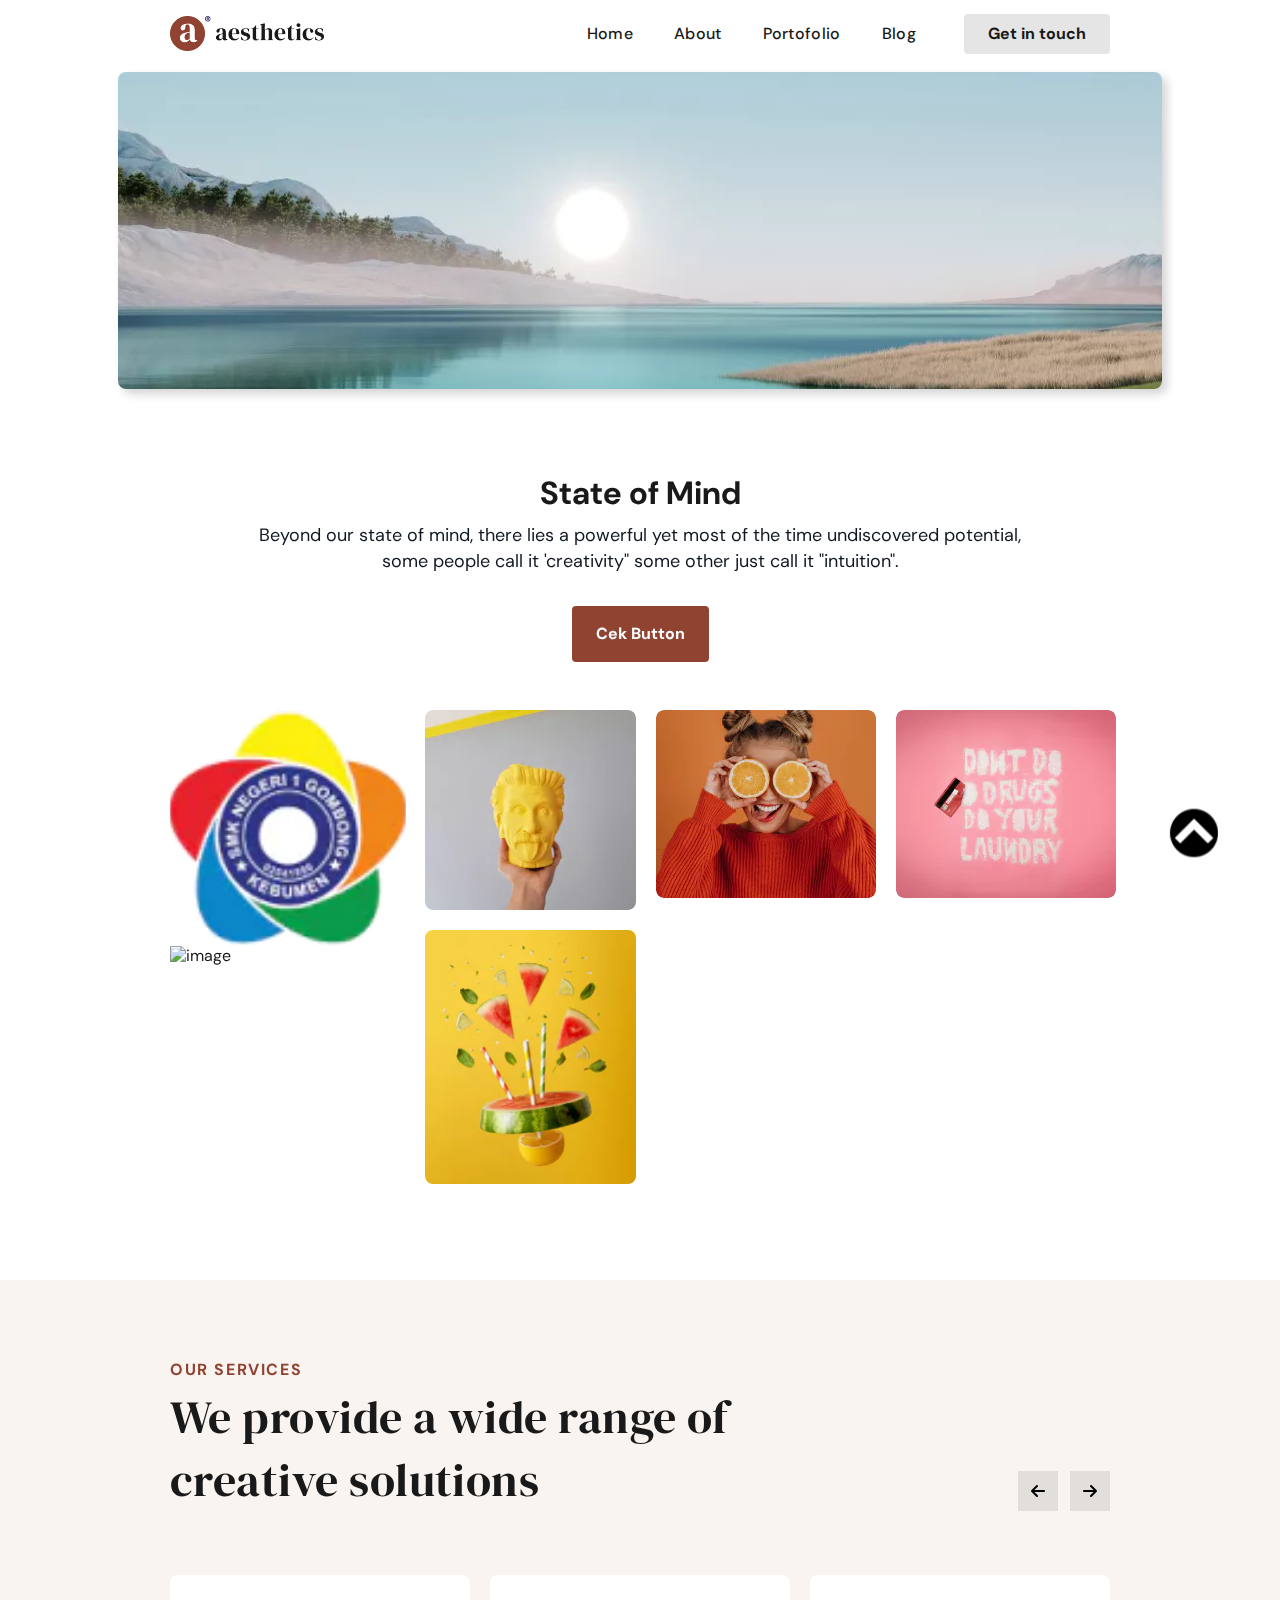
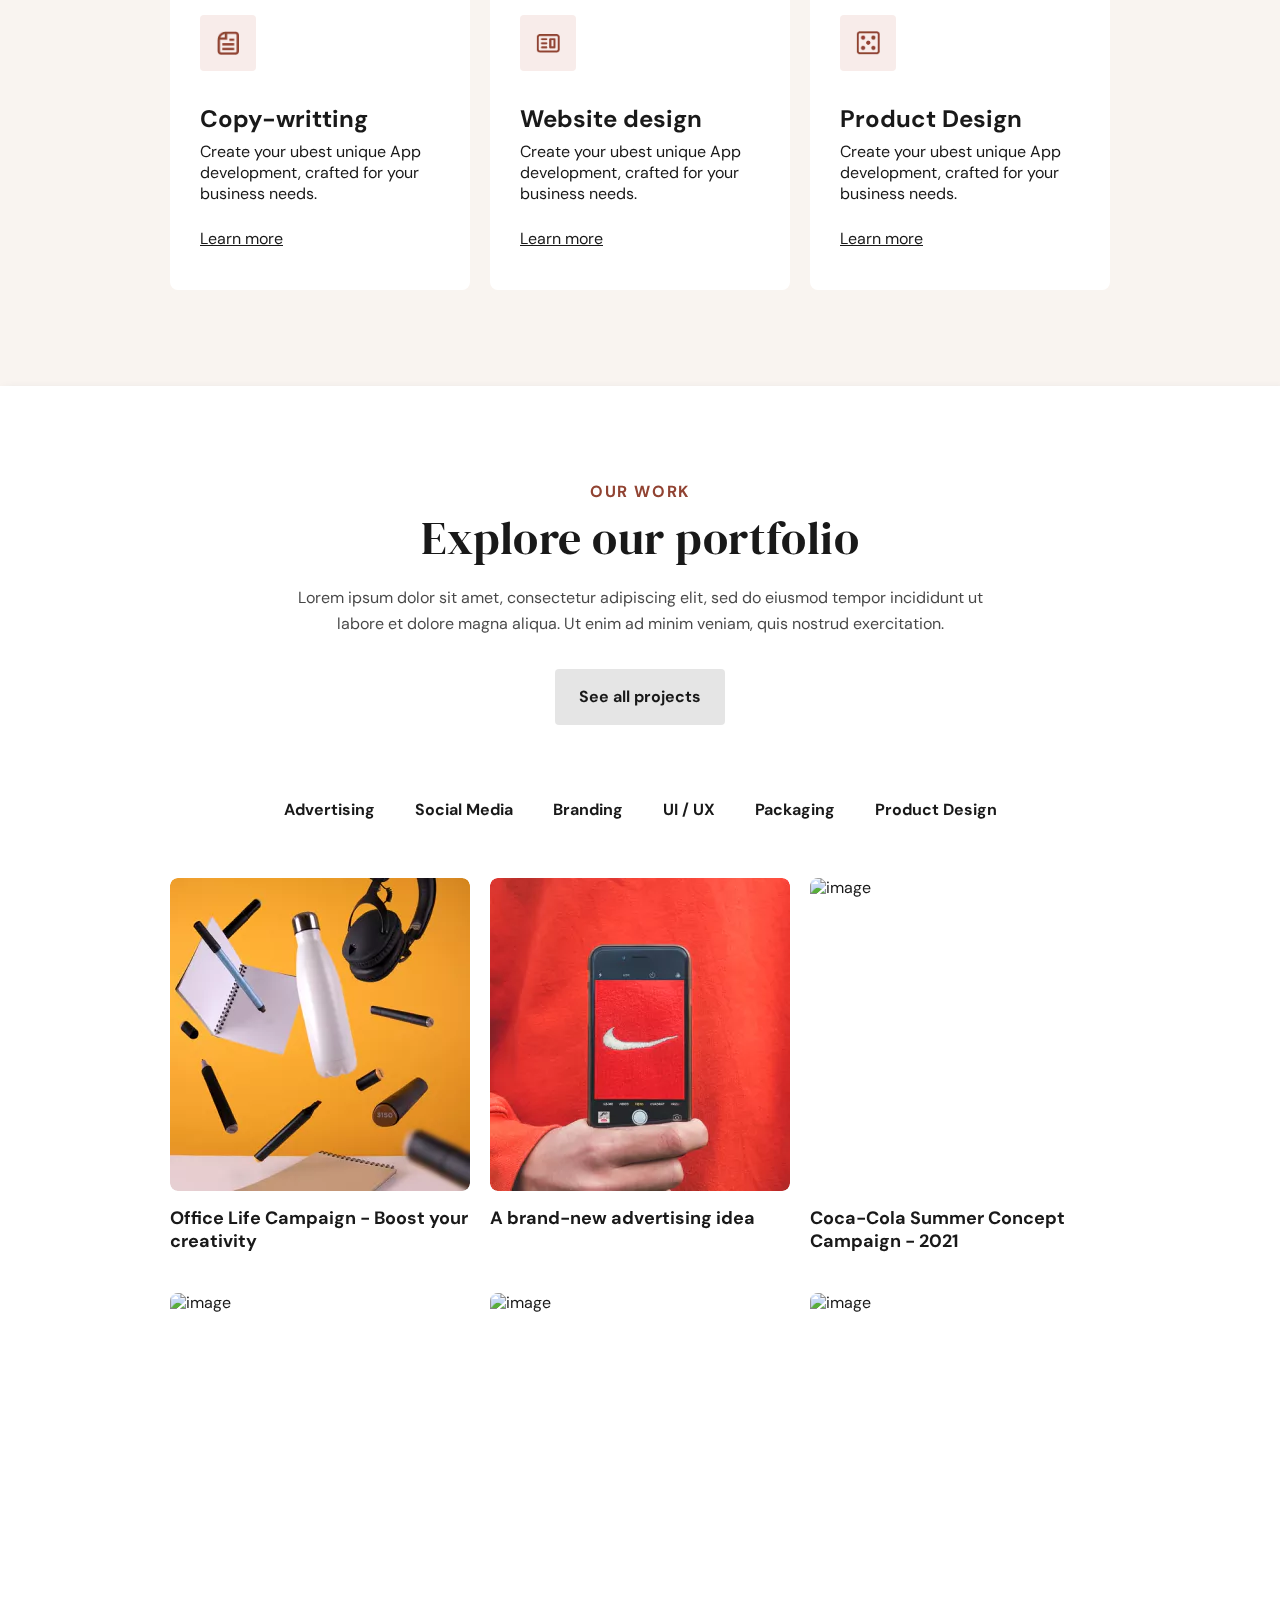
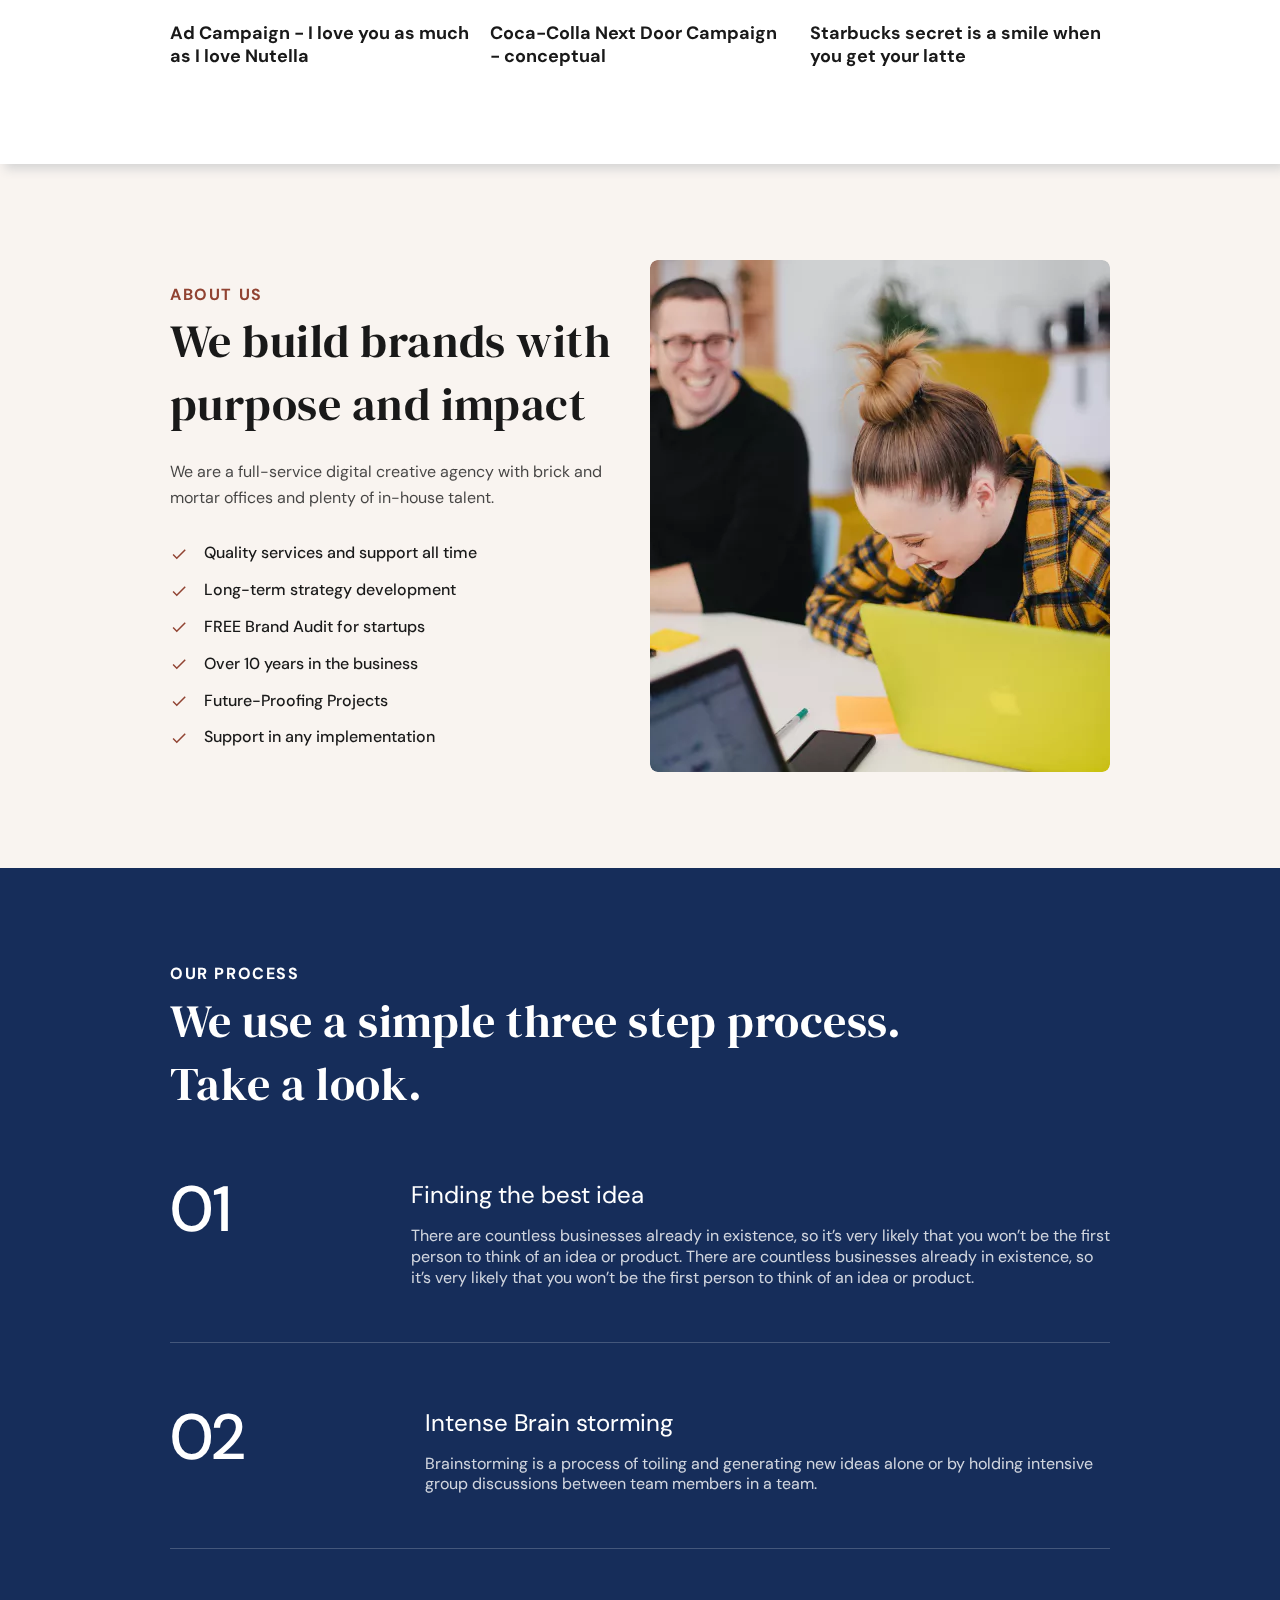
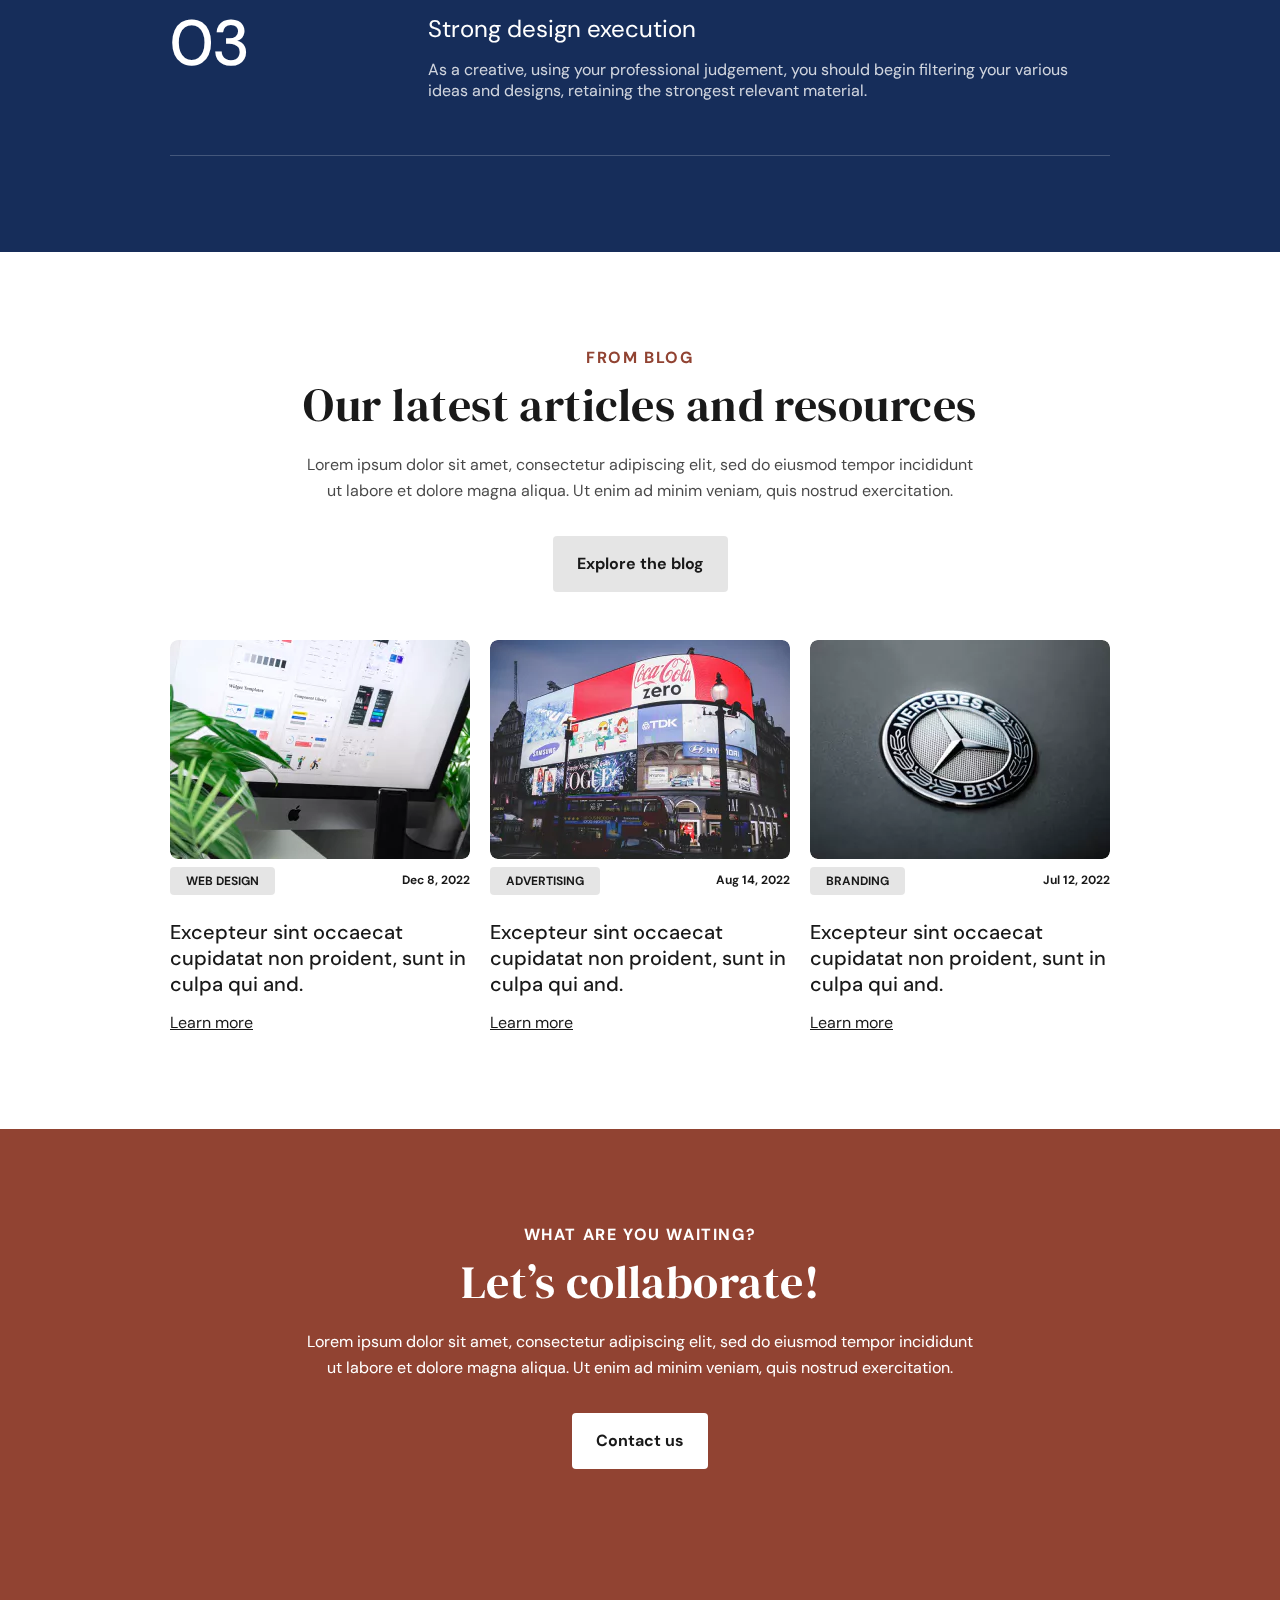
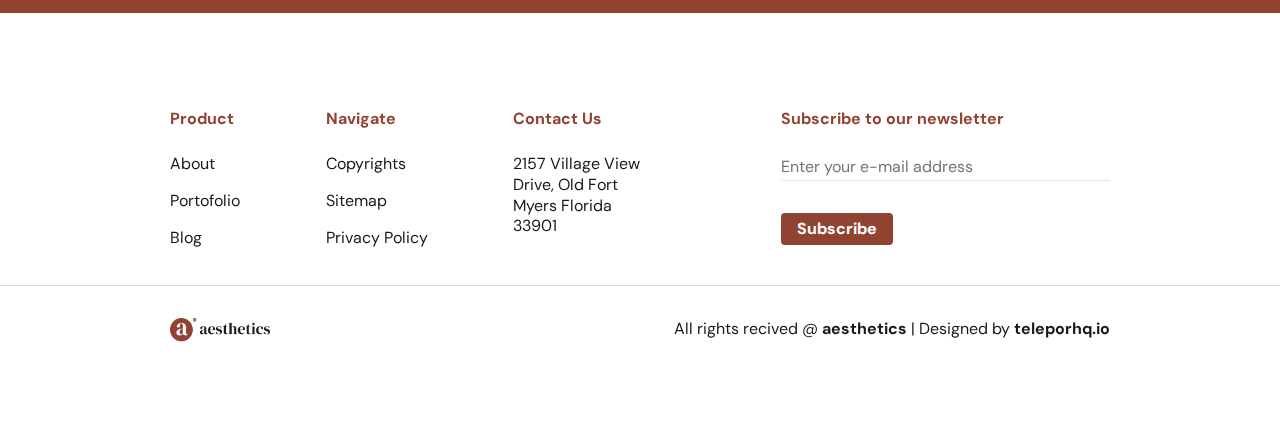
==== commit 13d8da67: "Add files via upload" ====
--- a/index.html
+++ b/index.html
@@ -7,6 +7,8 @@
     <meta property="twitter:card" content="summary_large_image" />
     <meta charset="utf-8" />
     <meta name="viewport" content="width=device-width, initial-scale=1.0" />
+    <meta property="og:title" content="About - Creative Agency Page" />
+    <meta property="og:title" content="Coca-cola - Creative Agency Page" />
 
     <meta name="viewport" content="width=device-width, initial-scale=1.0" />
     <meta charset="utf-8" />
@@ -43,6 +45,9 @@
       data-tag="font"
     />
     <style>
+      html {
+      scroll-behavior: smooth;
+      }
       .services-card:hover > div{
       background-color: #fff
       }
@@ -56,7 +61,7 @@
       <div class="home-container">
         <header data-role="Header" class="navigation-header">
           <div class="navigation-max-width">
-            <img alt="logo" src="public/playground_assets/logo1-1200w.png" />
+            <img alt="logo" src="public/playground_assets/logo1-1500h.png" />
             <div class="navigation-nav">
               <nav
                 class="navigation-links-nav navigation-links-root-class-name17"
@@ -64,13 +69,16 @@
                 <span class="navigation-links-text navigation-Link">
                   <span>Home</span>
                 </span>
+                <a
+                  href="about.html"
+                  class="navigation-links-navlink navigation-Link"
+                >
+                  <span>About</span>
+                </a>
                 <span class="navigation-links-text1 navigation-Link">
-                  <span>About</span>
+                  <span>Portofolio</span>
                 </span>
                 <span class="navigation-links-text2 navigation-Link">
-                  <span>Portofolio</span>
-                </span>
-                <span class="navigation-links-text3 navigation-Link">
                   <span>Blog</span>
                 </span>
               </nav>
@@ -90,7 +98,7 @@
                 <div class="navigation-container">
                   <img
                     alt="image"
-                    src="public/playground_assets/logo1-1200w.png"
+                    src="public/playground_assets/logo1-1500h.png"
                   />
                   <div
                     data-type="CloseMobileMenu"
@@ -109,13 +117,16 @@
                   <span class="navigation-links-text navigation-Link">
                     <span>Home</span>
                   </span>
+                  <a
+                    href="about.html"
+                    class="navigation-links-navlink navigation-Link"
+                  >
+                    <span>About</span>
+                  </a>
                   <span class="navigation-links-text1 navigation-Link">
-                    <span>About</span>
+                    <span>Portofolio</span>
                   </span>
                   <span class="navigation-links-text2 navigation-Link">
-                    <span>Portofolio</span>
-                  </span>
-                  <span class="navigation-links-text3 navigation-Link">
                     <span>Blog</span>
                   </span>
                 </nav>
@@ -126,76 +137,95 @@
             </div>
           </div>
         </header>
+        <img
+          alt="image"
+          src="https://play.teleporthq.io/static/svg/default-img.svg"
+          class="home-image"
+        />
+        <img
+          id="top"
+          alt="image"
+          src="public/playground_assets/screenshot%202022-02-22%20004408-1100w.png"
+          class="home-image01"
+        />
         <main class="home-main">
           <div class="home-hero section-container">
             <div class="home-max-width max-content-container">
               <div class="home-heading-container">
-                <h1 class="home-text heading1">
-                  <span>We are a creative agency based</span>
+                <h1 class="home-text">
+                  <span>State of Mind</span>
                   <br />
-                  <span>in Massachusetts</span>
                 </h1>
                 <span class="home-text03">
                   <span>
-                    Lorem ipsum dolor sit amet, consectetur adipiscing elit, sed
-                    do eiusmod
+                    Beyond our state of mind, there lies a powerful yet most of
+                    the time undiscovered potential,
                   </span>
                   <br />
                   <span>
-                    tempor incididunt ut labore et dolore magna aliqua.
-                  </span>
-                </span>
-                <button class="home-primary button-primary button-lg button">
-                  Get in touch with us
-                </button>
+                    some people call it &apos;creativity&quot; some other just
+                    call it &quot;intuition&quot;.
+                  </span>
+                  <br />
+                </span>
+                <a
+                  href="#services"
+                  class="home-primary button-primary button-lg button"
+                >
+                  Cek Button
+                </a>
               </div>
               <div class="home-gallery">
                 <div class="home-container1">
                   <img
                     alt="image"
-                    src="public/playground_assets/rectangle%2095-1000w.png"
-                    class="home-image"
+                    src="public/playground_assets/logo-smkn-1-gombong2-300h.png"
+                    class="home-image02"
+                  />
+                  <img
+                    alt="image"
+                    src="https://play.teleporthq.io/static/svg/default-img.svg"
+                    class="home-image03"
                   />
                 </div>
                 <div class="home-container2">
                   <img
                     alt="image"
                     src="public/playground_assets/rectangle%2095%20%5B1%5D-1000w.png"
-                    class="home-image1"
+                    class="home-image04"
                   />
                   <img
                     alt="image"
                     src="public/playground_assets/rectangle%2095%20%5B2%5D-1000w.png"
-                    class="home-image2"
+                    class="home-image05"
                   />
                 </div>
                 <div class="home-container3">
-                  <img
-                    alt="image"
-                    src="public/playground_assets/rectangle%2095%20%5B3%5D-1000w.png"
-                    class="home-image3"
-                  />
                   <div class="home-container4">
                     <img
                       alt="image"
                       src="public/playground_assets/rectangle%2095%20%5B4%5D-1000w.png"
-                      class="home-image4"
+                      class="home-image06"
                     />
                     <img
                       alt="image"
                       src="public/playground_assets/rectangle%2095%20%5B5%5D-1000w.png"
-                      class="home-image5"
-                    />
-                  </div>
+                      class="home-image07"
+                    />
+                  </div>
+                  <iframe
+                    src="https://www.youtube.com/embed/kxW62eMsw0k"
+                    class="home-iframe"
+                  ></iframe>
                 </div>
               </div>
             </div>
           </div>
-          <div class="home-services section-container">
+          <div id="services" class="home-services section-container">
             <div class="home-max-width1 max-content-container">
               <div class="home-heading-container1">
                 <div class="home-text-container">
-                  <span class="home-text07">our services</span>
+                  <span class="home-text08">our services</span>
                   <h2 class="heading2">
                     <span>We provide a wide range of</span>
                     <br />
@@ -224,12 +254,12 @@
                   <div class="services-card-container">
                     <img
                       alt="image"
-                      src="public/playground_assets/website-200h.png"
+                      src="public/playground_assets/file-document-200w.png"
                       class="services-card-image"
                     />
                   </div>
                   <span class="services-card-text">
-                    <span>Website design</span>
+                    <span>Copy-writting</span>
                   </span>
                   <span class="services-card-text1">
                     <span>
@@ -245,12 +275,12 @@
                   <div class="services-card-container">
                     <img
                       alt="image"
-                      src="public/playground_assets/file-document-200w.png"
+                      src="public/playground_assets/website-200h.png"
                       class="services-card-image"
                     />
                   </div>
                   <span class="services-card-text">
-                    <span>Copy-writting</span>
+                    <span>Website design</span>
                   </span>
                   <span class="services-card-text1">
                     <span>
@@ -286,14 +316,14 @@
               </div>
             </div>
           </div>
-          <div class="section-container">
-            <div class="home-max-width2 max-content-container">
+          <div id="portof" class="home-portofolio section-container">
+            <div id="porto" class="home-max-width2 max-content-container">
               <div class="home-text-container1">
-                <span class="home-text12">our work</span>
-                <h2 class="home-text13 heading2">
+                <span class="home-text13">our work</span>
+                <h2 class="home-text14 heading2">
                   <span>Explore our portfolio</span>
                 </h2>
-                <span class="home-text15">
+                <span class="home-text16">
                   <span>
                     Lorem ipsum dolor sit amet, consectetur adipiscing elit, sed
                     do eiusmod tempor incididunt ut
@@ -309,21 +339,42 @@
                 </button>
               </div>
               <div class="home-tab-selector-header">
-                <span class="home-text19 tab-selector-btn">Advertising</span>
-                <span class="home-text20 tab-selector-btn">Social Media</span>
-                <span class="home-text21 tab-selector-btn">Branding</span>
-                <span class="home-text22 tab-selector-btn">UI / UX</span>
-                <span class="home-text23 tab-selector-btn">Packaging</span>
+                <span class="home-text20 tab-selector-btn">Advertising</span>
+                <span class="home-text21 tab-selector-btn">Social Media</span>
+                <span class="home-text22 tab-selector-btn">Branding</span>
+                <span class="home-text23 tab-selector-btn">UI / UX</span>
+                <span class="home-text24 tab-selector-btn">Packaging</span>
                 <span class="tab-selector-btn">Product Design</span>
               </div>
               <div class="home-tab-selector-cards-container">
+                <a href="coca-cola.html">
+                  <div
+                    class="portofolio-card-speaker-card portofolio-card-root-class-name"
+                  >
+                    <div class="portofolio-card-image-container">
+                      <img
+                        alt="image"
+                        src="public/playground_assets/unsplash_qj15unotnh0-400h.png"
+                        class="portofolio-card-image"
+                      />
+                      <div class="portofolio-card-see-project-container">
+                        <button class="button-secondary-white button button-md">
+                          See project
+                        </button>
+                      </div>
+                    </div>
+                    <span class="portofolio-card-first-name">
+                      <span>Office Life Campaign - Boost your creativity</span>
+                    </span>
+                  </div>
+                </a>
                 <div
-                  class="portofolio-card-speaker-card portofolio-card-root-class-name"
+                  class="portofolio-card-speaker-card portofolio-card-root-class-name5"
                 >
                   <div class="portofolio-card-image-container">
                     <img
                       alt="image"
-                      src="public/playground_assets/unsplash_qj15unotnh0-400h.png"
+                      src="public/playground_assets/unsplash_wwqrpsnbpq4-400h.png"
                       class="portofolio-card-image"
                     />
                     <div class="portofolio-card-see-project-container">
@@ -333,16 +384,16 @@
                     </div>
                   </div>
                   <span class="portofolio-card-first-name">
-                    <span>Office Life Campaign - Boost your creativity</span>
+                    <span>A brand-new advertising idea</span>
                   </span>
                 </div>
                 <div
-                  class="portofolio-card-speaker-card portofolio-card-root-class-name5"
+                  class="portofolio-card-speaker-card portofolio-card-root-class-name4"
                 >
                   <div class="portofolio-card-image-container">
                     <img
                       alt="image"
-                      src="public/playground_assets/unsplash_wwqrpsnbpq4-400h.png"
+                      src="https://images.unsplash.com/photo-1622483767028-3f66f32aef97?ixid=Mnw5MTMyMXwwfDF8c2VhcmNofDEzfHxjb2NhJTIwY29sYXxlbnwwfHx8fDE2NDY5MjYyNTM&ixlib=rb-1.2.1&h=400"
                       class="portofolio-card-image"
                     />
                     <div class="portofolio-card-see-project-container">
@@ -352,16 +403,16 @@
                     </div>
                   </div>
                   <span class="portofolio-card-first-name">
-                    <span>A brand-new advertising idea</span>
+                    <span>Coca-Cola Summer Concept Campaign - 2021</span>
                   </span>
                 </div>
                 <div
-                  class="portofolio-card-speaker-card portofolio-card-root-class-name4"
+                  class="portofolio-card-speaker-card portofolio-card-root-class-name3"
                 >
                   <div class="portofolio-card-image-container">
                     <img
                       alt="image"
-                      src="https://images.unsplash.com/photo-1622483767028-3f66f32aef97?ixid=Mnw5MTMyMXwwfDF8c2VhcmNofDEzfHxjb2NhJTIwY29sYXxlbnwwfHx8fDE2NDY5MjYyNTM&ixlib=rb-1.2.1&h=400"
+                      src="https://images.unsplash.com/photo-1519420573924-65fcd45245f8?ixid=Mnw5MTMyMXwwfDF8c2VhcmNofDJ8fG51dGVsbGF8ZW58MHx8fHwxNjQ2OTI2MTky&ixlib=rb-1.2.1&h=400"
                       class="portofolio-card-image"
                     />
                     <div class="portofolio-card-see-project-container">
@@ -371,16 +422,18 @@
                     </div>
                   </div>
                   <span class="portofolio-card-first-name">
-                    <span>Coca-Cola Summer Concept Campaign - 2021</span>
+                    <span>
+                      Ad Campaign - I love you as much as I love Nutella
+                    </span>
                   </span>
                 </div>
                 <div
-                  class="portofolio-card-speaker-card portofolio-card-root-class-name3"
+                  class="portofolio-card-speaker-card portofolio-card-root-class-name2"
                 >
                   <div class="portofolio-card-image-container">
                     <img
                       alt="image"
-                      src="https://images.unsplash.com/photo-1519420573924-65fcd45245f8?ixid=Mnw5MTMyMXwwfDF8c2VhcmNofDJ8fG51dGVsbGF8ZW58MHx8fHwxNjQ2OTI2MTky&ixlib=rb-1.2.1&h=400"
+                      src="https://images.unsplash.com/photo-1567103472667-6898f3a79cf2?ixid=Mnw5MTMyMXwwfDF8c2VhcmNofDd8fGNvY2ElMjBjb2xhfGVufDB8fHx8MTY0NjkyNjI1Mw&ixlib=rb-1.2.1&h=400"
                       class="portofolio-card-image"
                     />
                     <div class="portofolio-card-see-project-container">
@@ -390,18 +443,16 @@
                     </div>
                   </div>
                   <span class="portofolio-card-first-name">
-                    <span>
-                      Ad Campaign - I love you as much as I love Nutella
-                    </span>
+                    <span>Coca-Colla Next Door Campaign - conceptual</span>
                   </span>
                 </div>
                 <div
-                  class="portofolio-card-speaker-card portofolio-card-root-class-name2"
+                  class="portofolio-card-speaker-card portofolio-card-root-class-name1"
                 >
                   <div class="portofolio-card-image-container">
                     <img
                       alt="image"
-                      src="https://images.unsplash.com/photo-1567103472667-6898f3a79cf2?ixid=Mnw5MTMyMXwwfDF8c2VhcmNofDd8fGNvY2ElMjBjb2xhfGVufDB8fHx8MTY0NjkyNjI1Mw&ixlib=rb-1.2.1&h=400"
+                      src="https://images.unsplash.com/photo-1545231027-637d2f6210f8?ixid=Mnw5MTMyMXwwfDF8c2VhcmNofDF8fHN0YXJidWNrc3xlbnwwfHx8fDE2NDY5MjYyMzc&ixlib=rb-1.2.1&h=400"
                       class="portofolio-card-image"
                     />
                     <div class="portofolio-card-see-project-container">
@@ -411,25 +462,6 @@
                     </div>
                   </div>
                   <span class="portofolio-card-first-name">
-                    <span>Coca-Colla Next Door Campaign - conceptual</span>
-                  </span>
-                </div>
-                <div
-                  class="portofolio-card-speaker-card portofolio-card-root-class-name1"
-                >
-                  <div class="portofolio-card-image-container">
-                    <img
-                      alt="image"
-                      src="https://images.unsplash.com/photo-1545231027-637d2f6210f8?ixid=Mnw5MTMyMXwwfDF8c2VhcmNofDF8fHN0YXJidWNrc3xlbnwwfHx8fDE2NDY5MjYyMzc&ixlib=rb-1.2.1&h=400"
-                      class="portofolio-card-image"
-                    />
-                    <div class="portofolio-card-see-project-container">
-                      <button class="button-secondary-white button button-md">
-                        See project
-                      </button>
-                    </div>
-                  </div>
-                  <span class="portofolio-card-first-name">
                     <span>
                       Starbucks secret is a smile when you get your latte
                     </span>
@@ -441,13 +473,13 @@
           <div class="home-about section-container">
             <div class="home-max-width3 max-content-container">
               <div class="home-text-container2">
-                <span class="home-text25">about us</span>
-                <h2 class="home-text26 heading2">
+                <span class="home-text26">about us</span>
+                <h2 class="home-text27 heading2">
                   <span>We build brands with</span>
                   <br />
                   <span>purpose and impact</span>
                 </h2>
-                <span class="home-text30">
+                <span class="home-text31">
                   We are a full-service digital creative agency with brick and
                   mortar offices and plenty of in-house talent.
                 </span>
@@ -458,7 +490,7 @@
                         d="M384 690l452-452 60 60-512 512-238-238 60-60z"
                       ></path>
                     </svg>
-                    <span class="home-text31">
+                    <span class="home-text32">
                       Quality services and support all time
                     </span>
                   </div>
@@ -468,7 +500,7 @@
                         d="M384 690l452-452 60 60-512 512-238-238 60-60z"
                       ></path>
                     </svg>
-                    <span class="home-text32">
+                    <span class="home-text33">
                       Long-term strategy development
                     </span>
                   </div>
@@ -478,7 +510,7 @@
                         d="M384 690l452-452 60 60-512 512-238-238 60-60z"
                       ></path>
                     </svg>
-                    <span class="home-text33">
+                    <span class="home-text34">
                       FREE Brand Audit for startups
                     </span>
                   </div>
@@ -488,7 +520,7 @@
                         d="M384 690l452-452 60 60-512 512-238-238 60-60z"
                       ></path>
                     </svg>
-                    <span class="home-text34">
+                    <span class="home-text35">
                       Over 10 years in the business
                     </span>
                   </div>
@@ -498,7 +530,7 @@
                         d="M384 690l452-452 60 60-512 512-238-238 60-60z"
                       ></path>
                     </svg>
-                    <span class="home-text35">Future-Proofing Projects</span>
+                    <span class="home-text36">Future-Proofing Projects</span>
                   </div>
                   <div class="home-check-item5">
                     <svg viewBox="0 0 1024 1024" class="home-icon14">
@@ -506,7 +538,7 @@
                         d="M384 690l452-452 60 60-512 512-238-238 60-60z"
                       ></path>
                     </svg>
-                    <span class="home-text36">
+                    <span class="home-text37">
                       Support in any implementation
                     </span>
                   </div>
@@ -516,24 +548,24 @@
                 <img
                   alt="image"
                   src="public/playground_assets/rectangle%20109-1000w.png"
-                  class="home-image6"
+                  class="home-image08"
                 />
               </div>
             </div>
           </div>
           <div class="home-process section-container">
             <div class="home-max-width4 max-content-container">
-              <span class="home-text37">Our process</span>
-              <h2 class="home-text38 heading2">
+              <span class="home-text38">Our process</span>
+              <h2 class="home-text39 heading2">
                 <span>We use a simple three step process.</span>
                 <br />
                 <span>Take a look.</span>
               </h2>
               <div class="home-step">
-                <span class="home-text42">01</span>
+                <span class="home-text43">01</span>
                 <div class="home-container5">
-                  <span class="home-text43">Finding the best idea</span>
-                  <span class="home-text44">
+                  <span class="home-text44">Finding the best idea</span>
+                  <span class="home-text45">
                     There are countless businesses already in existence, so it’s
                     very likely that you won’t be the first person to think of
                     an idea or product. There are countless businesses already
@@ -543,10 +575,10 @@
                 </div>
               </div>
               <div class="home-step1">
-                <span class="home-text45">02</span>
+                <span class="home-text46">02</span>
                 <div class="home-container6">
-                  <span class="home-text46">Intense Brain storming</span>
-                  <span class="home-text47">
+                  <span class="home-text47">Intense Brain storming</span>
+                  <span class="home-text48">
                     Brainstorming is a process of toiling and generating new
                     ideas alone or by holding intensive group discussions
                     between team members in a team.
@@ -554,10 +586,10 @@
                 </div>
               </div>
               <div class="home-step2">
-                <span class="home-text48">03</span>
+                <span class="home-text49">03</span>
                 <div class="home-container7">
-                  <span class="home-text49">Strong design execution</span>
-                  <span class="home-text50">
+                  <span class="home-text50">Strong design execution</span>
+                  <span class="home-text51">
                     As a creative, using your professional judgement, you should
                     begin filtering your various ideas and designs, retaining
                     the strongest relevant material.
@@ -568,11 +600,11 @@
           </div>
           <div class="section-container">
             <div class="home-max-width5 max-content-container">
-              <span class="home-text51">from blog</span>
-              <h2 class="home-text52 heading2">
+              <span class="home-text52">from blog</span>
+              <h2 class="home-text53 heading2">
                 <span>Our latest articles and resources</span>
               </h2>
-              <span class="home-text54">
+              <span class="home-text55">
                 <span>
                   Lorem ipsum dolor sit amet, consectetur adipiscing elit, sed
                   do eiusmod tempor incididunt
@@ -656,11 +688,11 @@
           </div>
           <div class="home-banner section-container">
             <div class="home-max-width6 max-content-container">
-              <span class="home-text58">what are you waiting?</span>
-              <h2 class="home-text59 heading2">
+              <span class="home-text59">what are you waiting?</span>
+              <h2 class="home-text60 heading2">
                 <span>Let’s collaborate!</span>
               </h2>
-              <span class="home-text61">
+              <span class="home-text62">
                 <span>
                   Lorem ipsum dolor sit amet, consectetur adipiscing elit, sed
                   do eiusmod tempor incididunt
@@ -684,20 +716,20 @@
             <div class="home-top-part">
               <div class="home-links-container">
                 <div class="home-product-container">
-                  <span class="home-text65">Product</span>
-                  <span class="home-text66">About</span>
-                  <span class="home-text67">Portofolio</span>
+                  <span class="home-text66">Product</span>
+                  <span class="home-text67">About</span>
+                  <span class="home-text68">Portofolio</span>
                   <span>Blog</span>
                 </div>
                 <div class="home-navigate-container">
-                  <span class="home-text69">Navigate</span>
-                  <span class="home-text70">Copyrights</span>
-                  <span class="home-text71">Sitemap</span>
+                  <span class="home-text70">Navigate</span>
+                  <span class="home-text71">Copyrights</span>
+                  <span class="home-text72">Sitemap</span>
                   <span>Privacy Policy</span>
                 </div>
                 <div class="home-contact-container">
-                  <span class="home-text73">Contact Us</span>
-                  <span class="home-text74">
+                  <span class="home-text74">Contact Us</span>
+                  <span class="home-text75">
                     <span>2157 Village View</span>
                     <br />
                     <span>Drive, Old Fort</span>
@@ -709,7 +741,7 @@
                 </div>
               </div>
               <div class="home-subscribe-container">
-                <span class="home-text82">Subscribe to our newsletter</span>
+                <span class="home-text83">Subscribe to our newsletter</span>
                 <input
                   type="text"
                   placeholder="Enter your e-mail address"
@@ -724,16 +756,25 @@
             <img
               alt="image"
               src="public/playground_assets/logo1-200h.png"
-              class="home-image7"
+              class="home-image09"
             />
-            <span class="home-text83">
+            <span class="home-text84">
               <span>All rights recived @</span>
-              <span class="home-text85">aesthetics</span>
+              <span class="home-text86">aesthetics</span>
               <span>| Designed by</span>
-              <span class="home-text87">teleporhq.io</span>
+              <span class="home-text88">teleporhq.io</span>
               <span></span>
             </span>
           </footer>
+        </div>
+        <div class="home-container8">
+          <a href="#top" class="home-link">
+            <img
+              alt="image"
+              src="public/playground_assets/pngitem_752243-200h.png"
+              class="home-image10"
+            />
+          </a>
         </div>
       </div>
     </div>
--- a/home.css
+++ b/home.css
@@ -9,6 +9,15 @@
   transition: 0.3s;
 }
 .navigation-links-text:hover {
+  color: var(--dl-color-scheme-brown);
+}
+.navigation-links-navlink {
+  cursor: pointer;
+  transition: 0.3s;
+  margin-left: 41px;
+  text-decoration: none;
+}
+.navigation-links-navlink:hover {
   color: var(--dl-color-scheme-brown);
 }
 .navigation-links-text1 {
@@ -27,14 +36,6 @@
 .navigation-links-text2:hover {
   color: var(--dl-color-scheme-brown);
 }
-.navigation-links-text3 {
-  cursor: pointer;
-  transition: 0.3s;
-  margin-left: 41px;
-}
-.navigation-links-text3:hover {
-  color: var(--dl-color-scheme-brown);
-}
 
 
 
@@ -54,6 +55,10 @@
   .navigation-links-text {
     margin-bottom: var(--dl-space-space-unit);
   }
+  .navigation-links-navlink {
+    margin-left: 0;
+    margin-bottom: var(--dl-space-space-unit);
+  }
   .navigation-links-text1 {
     margin-left: 0;
     margin-bottom: var(--dl-space-space-unit);
@@ -62,15 +67,12 @@
     margin-left: 0;
     margin-bottom: var(--dl-space-space-unit);
   }
-  .navigation-links-text3 {
-    margin-left: 0;
-    margin-bottom: var(--dl-space-space-unit);
-  }
 }
 
 .navigation-header {
   top: 0;
   width: 100%;
+  height: 67px;
   display: flex;
   z-index: 100;
   position: fixed;
@@ -302,6 +304,22 @@
   align-items: center;
   flex-direction: column;
 }
+.home-image {
+  width: 178px;
+  height: 72px;
+  object-fit: cover;
+}
+.home-image01 {
+  width: 1044px;
+  height: 317px;
+  box-shadow: 5px 5px 10px 0px #d4d4d4;
+  object-fit: cover;
+  border-color: #191919;
+  border-style: hidden;
+  border-width: 1px;
+  border-radius: var(--dl-radius-radius-radius8);
+  scroll-behavior: smooth;
+}
 .home-main {
   flex: 0 0 auto;
   width: 100%;
@@ -311,7 +329,7 @@
 }
 .home-hero {
   position: relative;
-  padding-top: 128px;
+  padding-top: 36px;
 }
 .home-max-width {
   margin-top: var(--dl-space-space-threeunits);
@@ -337,6 +355,7 @@
 }
 .home-primary {
   margin-bottom: var(--dl-space-space-threeunits);
+  text-decoration: none;
 }
 .home-gallery {
   width: 100%;
@@ -348,11 +367,15 @@
   width: 25%;
   align-self: stretch;
 }
-.home-image {
-  width: 100%;
-  height: 100%;
-  object-fit: cover;
-  border-radius: var(--dl-radius-radius-radius8);
+.home-image02 {
+  width: 236px;
+  height: 236px;
+  object-fit: cover;
+}
+.home-image03 {
+  width: 100%;
+  height: 182px;
+  object-fit: cover;
 }
 .home-container2 {
   width: 25%;
@@ -361,12 +384,12 @@
   align-items: stretch;
   flex-direction: column;
 }
-.home-image1 {
+.home-image04 {
   width: 100%;
   object-fit: cover;
   border-radius: var(--dl-radius-radius-radius8);
 }
-.home-image2 {
+.home-image05 {
   width: 100%;
   height: 100%;
   object-fit: cover;
@@ -378,28 +401,27 @@
   grid-gap: 20px;
   flex-direction: column;
 }
-.home-image3 {
+.home-container4 {
+  width: 100%;
+  display: flex;
+  grid-gap: 20px;
+}
+.home-image06 {
   width: 100%;
   height: 100%;
   object-fit: cover;
   border-radius: var(--dl-radius-radius-radius8);
 }
-.home-container4 {
-  width: 100%;
-  display: flex;
-  grid-gap: 20px;
-}
-.home-image4 {
+.home-image07 {
   width: 100%;
   height: 100%;
   object-fit: cover;
   border-radius: var(--dl-radius-radius-radius8);
 }
-.home-image5 {
-  width: 100%;
-  height: 100%;
-  object-fit: cover;
-  border-radius: var(--dl-radius-radius-radius8);
+.home-iframe {
+  width: 454px;
+  height: 266px;
+  z-index: 100;
 }
 .home-services {
   display: flex;
@@ -424,7 +446,7 @@
   align-items: flex-start;
   flex-direction: column;
 }
-.home-text07 {
+.home-text08 {
   color: var(--dl-color-scheme-brown);
   font-style: normal;
   text-align: center;
@@ -451,6 +473,10 @@
   display: flex;
   grid-gap: 20px;
 }
+.home-portofolio {
+  z-index: 100;
+  box-shadow: 5px 5px 10px 0px #d4d4d4;
+}
 .home-max-width2 {
   flex-direction: column;
 }
@@ -460,7 +486,7 @@
   margin-bottom: var(--dl-space-space-fourunits);
   flex-direction: column;
 }
-.home-text12 {
+.home-text13 {
   color: var(--dl-color-scheme-brown);
   font-style: normal;
   text-align: center;
@@ -469,11 +495,11 @@
   letter-spacing: 0.1em;
   text-transform: uppercase;
 }
-.home-text13 {
-  text-align: center;
-  margin-bottom: var(--dl-space-space-unit);
-}
-.home-text15 {
+.home-text14 {
+  text-align: center;
+  margin-bottom: var(--dl-space-space-unit);
+}
+.home-text16 {
   color: var(--dl-color-scheme-black80);
   text-align: center;
   line-height: 26px;
@@ -489,9 +515,6 @@
   flex-direction: row;
   justify-content: center;
 }
-.home-text19 {
-  margin-right: 30px;
-}
 .home-text20 {
   margin-right: 30px;
 }
@@ -502,6 +525,9 @@
   margin-right: 30px;
 }
 .home-text23 {
+  margin-right: 30px;
+}
+.home-text24 {
   margin-right: 30px;
 }
 .home-tab-selector-cards-container {
@@ -512,6 +538,9 @@
   grid-template-rows: repeat(2, 1fr);
   grid-template-columns: repeat(3, 1fr);
 }
+.home-component04 {
+  text-decoration: none;
+}
 .home-about {
   background-color: var(--dl-color-scheme-lightbrown);
 }
@@ -527,7 +556,7 @@
   margin-right: var(--dl-space-space-unit);
   flex-direction: column;
 }
-.home-text25 {
+.home-text26 {
   color: var(--dl-color-scheme-brown);
   font-style: normal;
   text-align: center;
@@ -536,10 +565,10 @@
   letter-spacing: 0.1em;
   text-transform: uppercase;
 }
-.home-text26 {
+.home-text27 {
   margin-bottom: var(--dl-space-space-oneandhalfunits);
 }
-.home-text30 {
+.home-text31 {
   color: var(--dl-color-scheme-black80);
   line-height: 26px;
   margin-bottom: var(--dl-space-space-twounits);
@@ -564,7 +593,7 @@
   height: 18px;
   margin-right: var(--dl-space-space-unit);
 }
-.home-text31 {
+.home-text32 {
   font-style: normal;
   font-weight: 500;
 }
@@ -581,7 +610,7 @@
   height: 18px;
   margin-right: var(--dl-space-space-unit);
 }
-.home-text32 {
+.home-text33 {
   font-style: normal;
   font-weight: 500;
 }
@@ -598,7 +627,7 @@
   height: 18px;
   margin-right: var(--dl-space-space-unit);
 }
-.home-text33 {
+.home-text34 {
   font-style: normal;
   font-weight: 500;
 }
@@ -615,7 +644,7 @@
   height: 18px;
   margin-right: var(--dl-space-space-unit);
 }
-.home-text34 {
+.home-text35 {
   font-style: normal;
   font-weight: 500;
 }
@@ -632,7 +661,7 @@
   height: 18px;
   margin-right: var(--dl-space-space-unit);
 }
-.home-text35 {
+.home-text36 {
   font-style: normal;
   font-weight: 500;
 }
@@ -648,11 +677,11 @@
   height: 18px;
   margin-right: var(--dl-space-space-unit);
 }
-.home-text36 {
+.home-text37 {
   font-style: normal;
   font-weight: 500;
 }
-.home-image6 {
+.home-image08 {
   flex: 1;
   object-fit: cover;
   border-radius: var(--dl-radius-radius-radius8);
@@ -665,7 +694,7 @@
   flex-direction: column;
   justify-content: space-between;
 }
-.home-text37 {
+.home-text38 {
   color: var(--dl-color-scheme-white);
   font-style: normal;
   text-align: center;
@@ -674,7 +703,7 @@
   letter-spacing: 0.1em;
   text-transform: uppercase;
 }
-.home-text38 {
+.home-text39 {
   color: var(--dl-color-scheme-white);
   margin-bottom: var(--dl-space-space-fourunits);
 }
@@ -692,7 +721,7 @@
   border-right-width: 0px;
   border-bottom-width: 1px;
 }
-.home-text42 {
+.home-text43 {
   color: var(--dl-color-scheme-white);
   font-size: 64px;
   font-style: normal;
@@ -706,13 +735,13 @@
   align-items: flex-start;
   flex-direction: column;
 }
-.home-text43 {
+.home-text44 {
   color: var(--dl-color-scheme-white);
   font-size: 24px;
   line-height: 31px;
   margin-bottom: var(--dl-space-space-unit);
 }
-.home-text44 {
+.home-text45 {
   color: var(--dl-color-scheme-white80);
 }
 .home-step1 {
@@ -729,7 +758,7 @@
   border-right-width: 0px;
   border-bottom-width: 1px;
 }
-.home-text45 {
+.home-text46 {
   color: var(--dl-color-scheme-white);
   font-size: 64px;
   font-style: normal;
@@ -743,13 +772,13 @@
   align-items: flex-start;
   flex-direction: column;
 }
-.home-text46 {
+.home-text47 {
   color: var(--dl-color-scheme-white);
   font-size: 24px;
   line-height: 31px;
   margin-bottom: var(--dl-space-space-unit);
 }
-.home-text47 {
+.home-text48 {
   color: var(--dl-color-scheme-white80);
 }
 .home-step2 {
@@ -765,7 +794,7 @@
   border-right-width: 0px;
   border-bottom-width: 1px;
 }
-.home-text48 {
+.home-text49 {
   color: var(--dl-color-scheme-white);
   font-size: 64px;
   font-style: normal;
@@ -779,13 +808,13 @@
   align-items: flex-start;
   flex-direction: column;
 }
-.home-text49 {
+.home-text50 {
   color: var(--dl-color-scheme-white);
   font-size: 24px;
   line-height: 31px;
   margin-bottom: var(--dl-space-space-unit);
 }
-.home-text50 {
+.home-text51 {
   color: var(--dl-color-scheme-white80);
 }
 .home-max-width5 {
@@ -793,7 +822,7 @@
   flex-direction: column;
   justify-content: space-between;
 }
-.home-text51 {
+.home-text52 {
   color: var(--dl-color-scheme-brown);
   font-style: normal;
   text-align: center;
@@ -802,11 +831,11 @@
   letter-spacing: 0.1em;
   text-transform: uppercase;
 }
-.home-text52 {
-  text-align: center;
-  margin-bottom: var(--dl-space-space-unit);
-}
-.home-text54 {
+.home-text53 {
+  text-align: center;
+  margin-bottom: var(--dl-space-space-unit);
+}
+.home-text55 {
   color: var(--dl-color-scheme-black80);
   text-align: center;
   line-height: 26px;
@@ -831,7 +860,7 @@
   flex-direction: column;
   justify-content: space-between;
 }
-.home-text58 {
+.home-text59 {
   color: var(--dl-color-scheme-white);
   font-style: normal;
   text-align: center;
@@ -840,12 +869,12 @@
   letter-spacing: 0.1em;
   text-transform: uppercase;
 }
-.home-text59 {
+.home-text60 {
   color: var(--dl-color-scheme-white);
   text-align: center;
   margin-bottom: var(--dl-space-space-unit);
 }
-.home-text61 {
+.home-text62 {
   color: var(--dl-color-scheme-white);
   text-align: center;
   line-height: 26px;
@@ -875,17 +904,17 @@
   flex-direction: column;
   justify-content: flex-start;
 }
-.home-text65 {
+.home-text66 {
   color: var(--dl-color-scheme-brown);
   font-weight: 700;
   margin-bottom: var(--dl-space-space-oneandhalfunits);
 }
-.home-text66 {
-  margin-bottom: var(--dl-space-space-unit);
-}
 .home-text67 {
   margin-bottom: var(--dl-space-space-unit);
 }
+.home-text68 {
+  margin-bottom: var(--dl-space-space-unit);
+}
 .home-navigate-container {
   flex: 0 0 auto;
   display: flex;
@@ -893,29 +922,29 @@
   flex-direction: column;
   justify-content: flex-start;
 }
-.home-text69 {
+.home-text70 {
   color: var(--dl-color-scheme-brown);
   font-weight: 700;
   margin-bottom: var(--dl-space-space-oneandhalfunits);
 }
-.home-text70 {
-  margin-bottom: var(--dl-space-space-unit);
-}
 .home-text71 {
   margin-bottom: var(--dl-space-space-unit);
 }
+.home-text72 {
+  margin-bottom: var(--dl-space-space-unit);
+}
 .home-contact-container {
   display: flex;
   align-items: flex-start;
   flex-direction: column;
   justify-content: flex-start;
 }
-.home-text73 {
+.home-text74 {
   color: var(--dl-color-scheme-brown);
   font-weight: 700;
   margin-bottom: var(--dl-space-space-oneandhalfunits);
 }
-.home-text74 {
+.home-text75 {
   margin-bottom: var(--dl-space-space-unit);
 }
 .home-subscribe-container {
@@ -925,7 +954,7 @@
   align-items: flex-start;
   flex-direction: column;
 }
-.home-text82 {
+.home-text83 {
   color: var(--dl-color-scheme-brown);
   font-weight: 700;
   margin-bottom: var(--dl-space-space-oneandhalfunits);
@@ -955,18 +984,40 @@
   flex-direction: row;
   justify-content: space-between;
 }
-.home-image7 {
+.home-image09 {
   width: 100px;
   object-fit: cover;
 }
-.home-text83 {
+.home-text84 {
   align-self: center;
 }
-.home-text85 {
-  font-weight: 700;
-}
-.home-text87 {
-  font-weight: 700;
+.home-text86 {
+  font-weight: 700;
+}
+.home-text88 {
+  font-weight: 700;
+}
+.home-container8 {
+  right: 30px;
+  width: 0px;
+  bottom: 30px;
+  height: 74px;
+  display: flex;
+  position: fixed;
+  align-items: flex-end;
+  margin-right: var(--dl-space-space-twounits);
+  padding-left: 885px;
+  flex-direction: column;
+  justify-content: center;
+  scroll-behavior: smooth;
+}
+.home-link {
+  display: contents;
+}
+.home-image10 {
+  width: 48px;
+  object-fit: cover;
+  text-decoration: none;
 }
 @media(max-width: 991px) {
   .home-heading-container {
@@ -1001,7 +1052,7 @@
   .home-image-container {
     width: 100%;
   }
-  .home-image6 {
+  .home-image08 {
     width: 100%;
   }
   .home-blog-cards-container {
@@ -1017,19 +1068,19 @@
     display: grid;
     grid-template-columns: 1fr 1fr;
   }
-  .home-image1 {
+  .home-image04 {
     height: 100%;
   }
   .home-tab-selector-cards-container {
     grid-template-columns: 1fr;
   }
-  .home-text42 {
+  .home-text43 {
     margin-right: var(--dl-space-space-fourunits);
   }
-  .home-text45 {
+  .home-text46 {
     margin-right: var(--dl-space-space-fourunits);
   }
-  .home-text48 {
+  .home-text49 {
     margin-right: var(--dl-space-space-fourunits);
   }
   .home-top-part {
@@ -1048,13 +1099,13 @@
   }
 }
 @media(max-width: 479px) {
-  .home-text42 {
+  .home-text43 {
     margin-right: var(--dl-space-space-twounits);
   }
-  .home-text45 {
+  .home-text46 {
     margin-right: var(--dl-space-space-twounits);
   }
-  .home-text48 {
+  .home-text49 {
     margin-right: var(--dl-space-space-twounits);
   }
   .home-top-part {
@@ -1068,10 +1119,10 @@
   .home-max-width8 {
     flex-direction: column;
   }
-  .home-image7 {
+  .home-image09 {
     margin-bottom: var(--dl-space-space-unit);
   }
-  .home-text83 {
+  .home-text84 {
     text-align: center;
   }
 }
